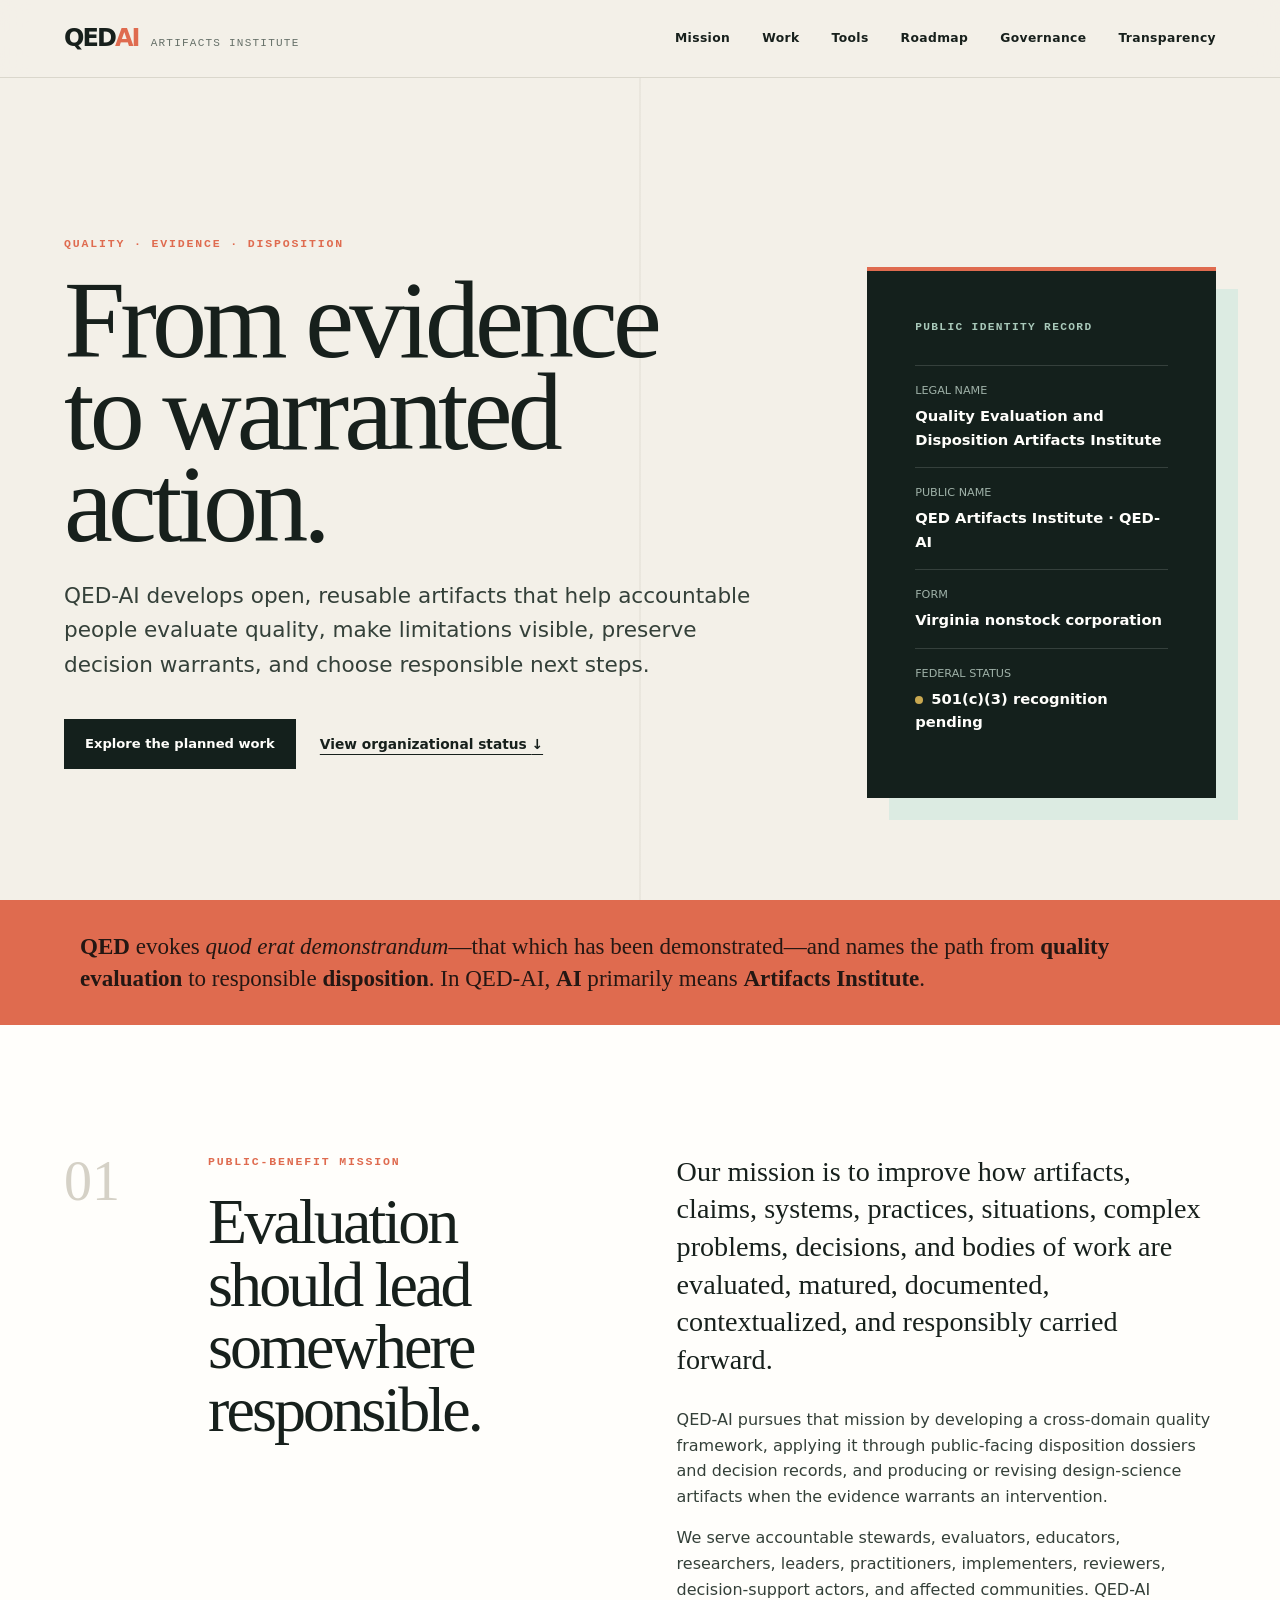
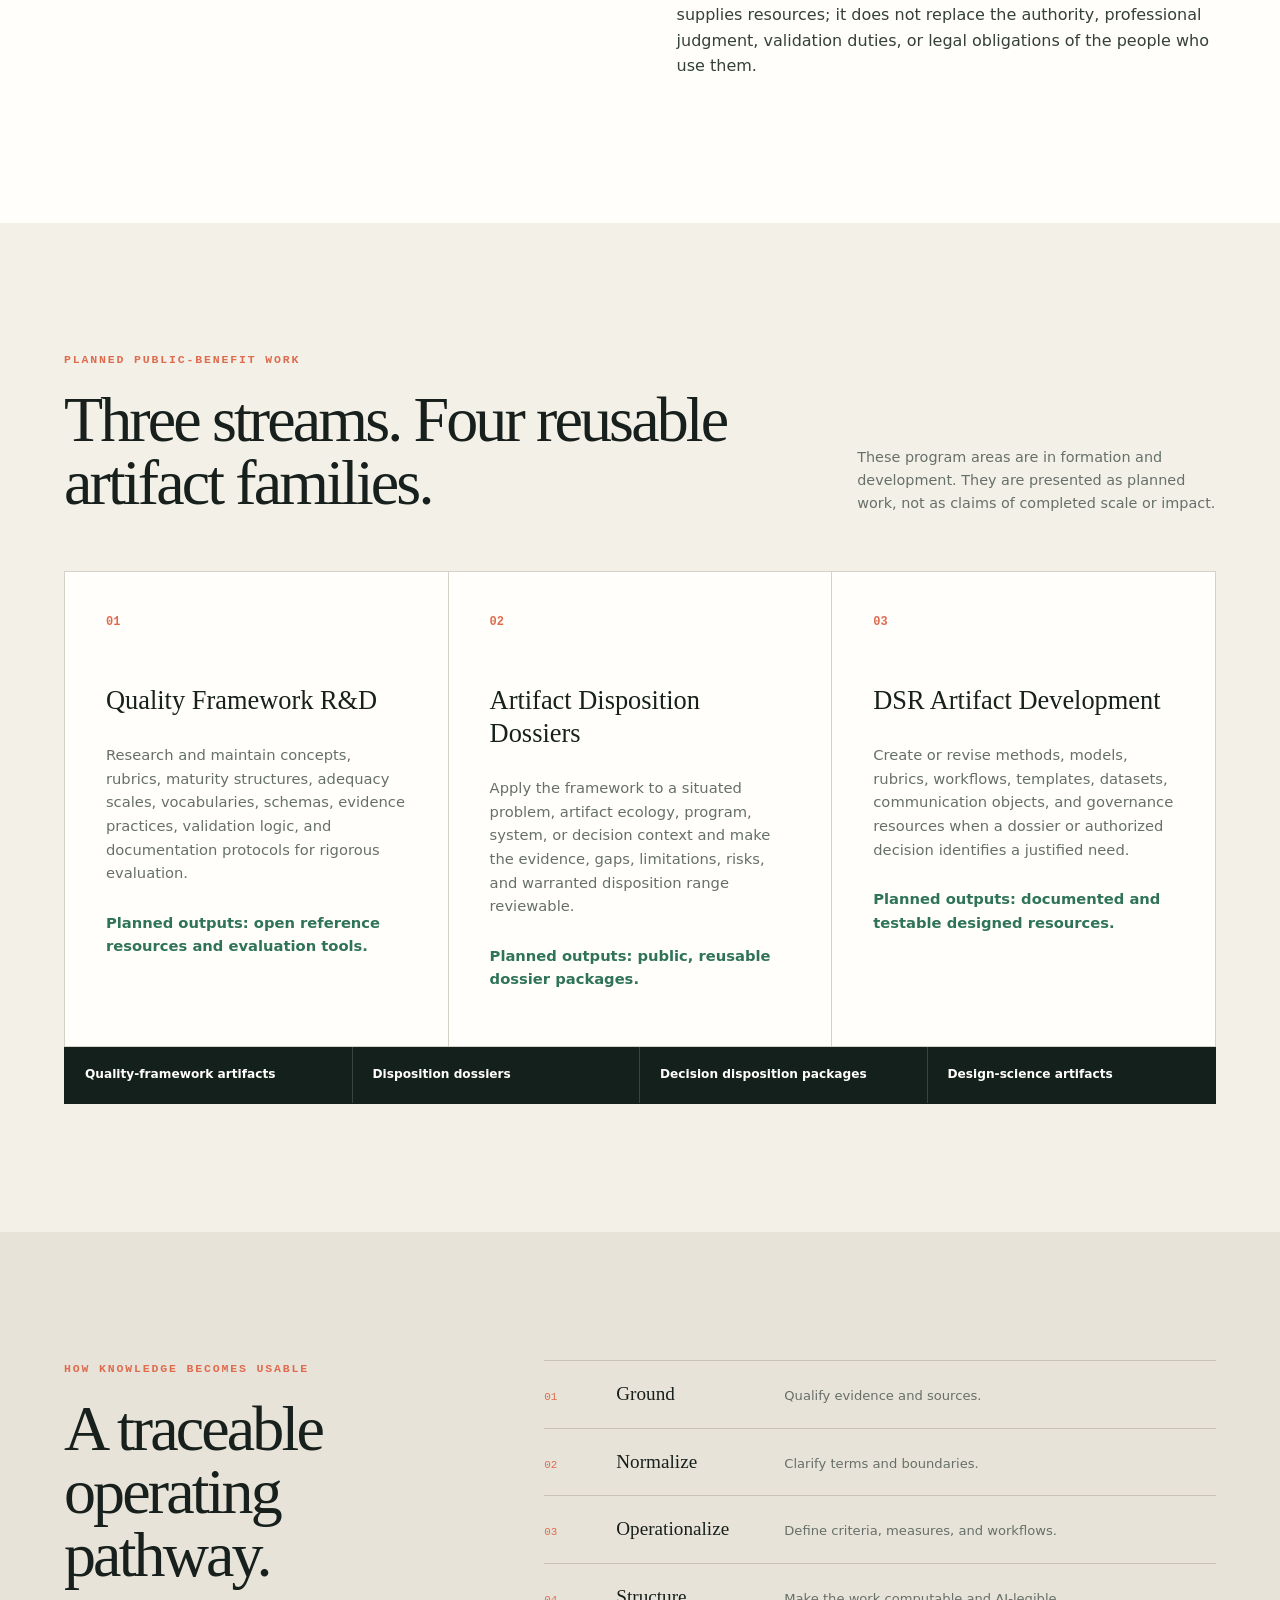
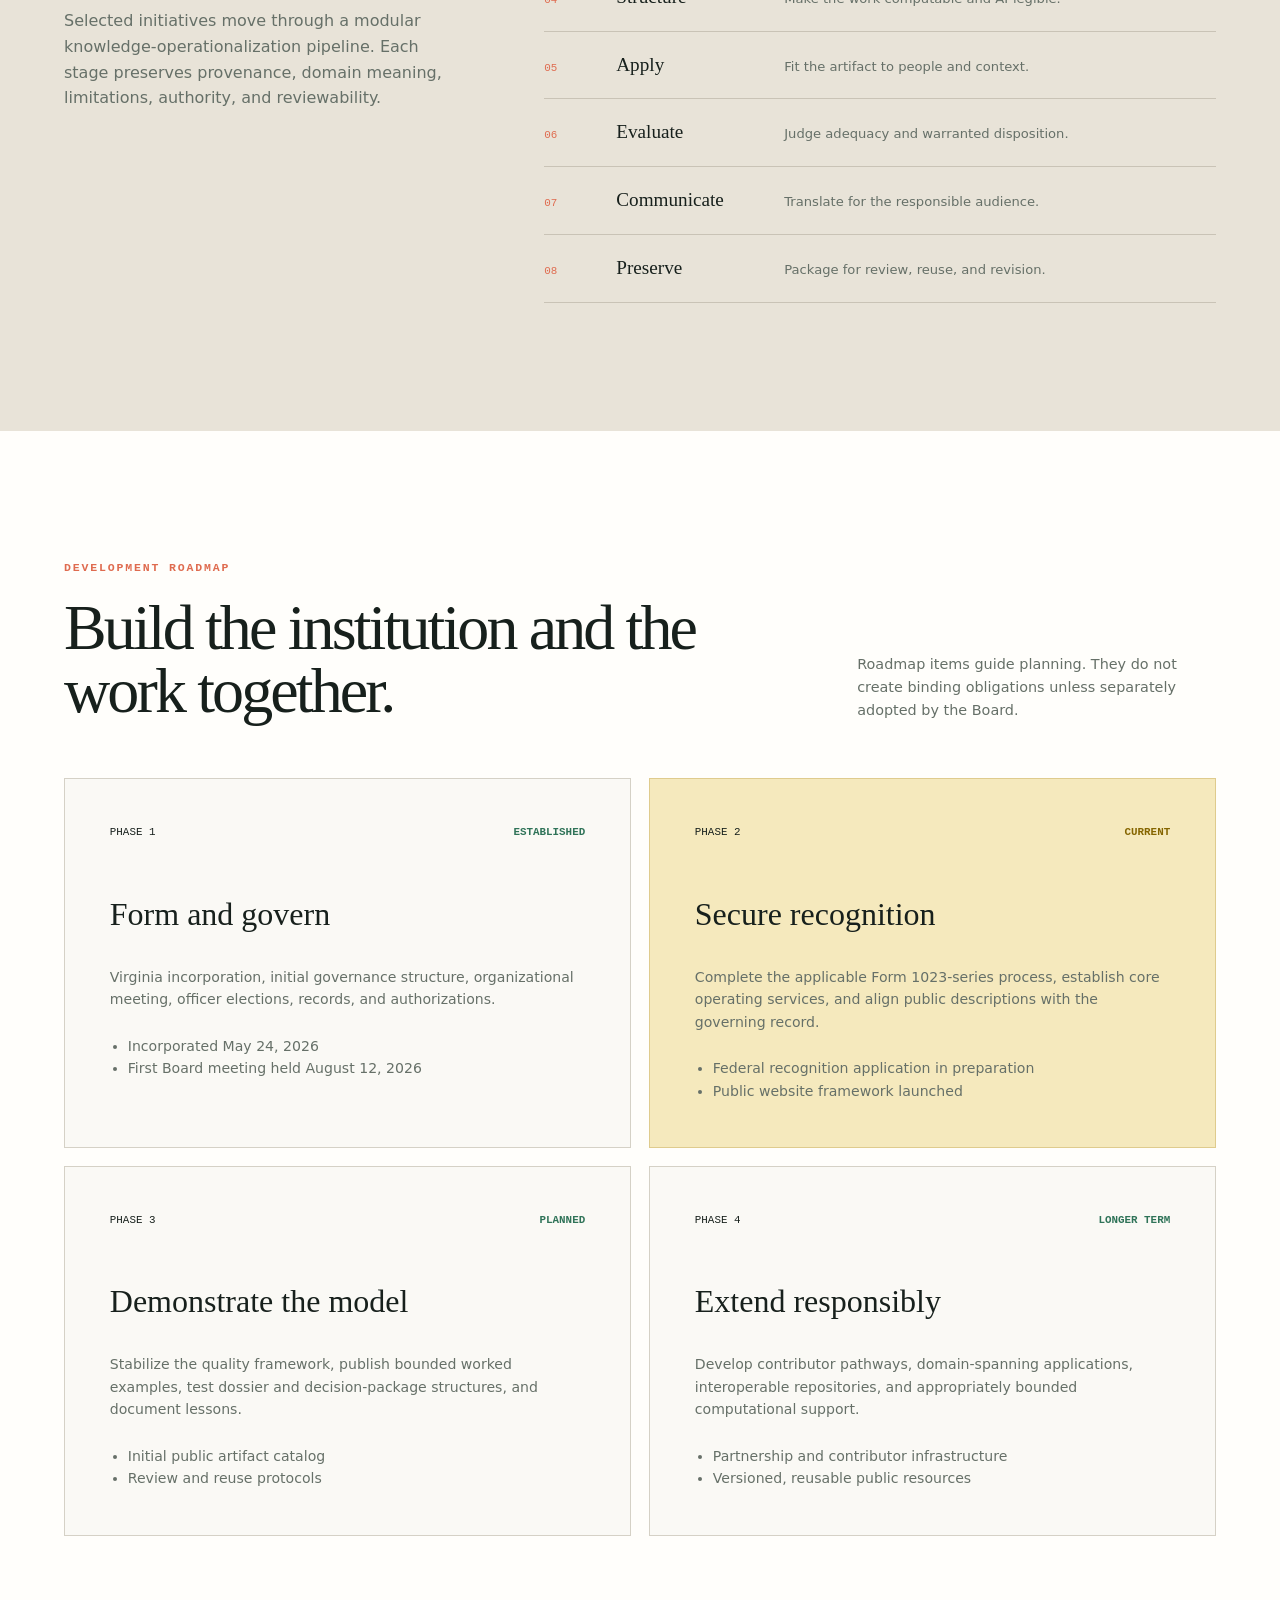
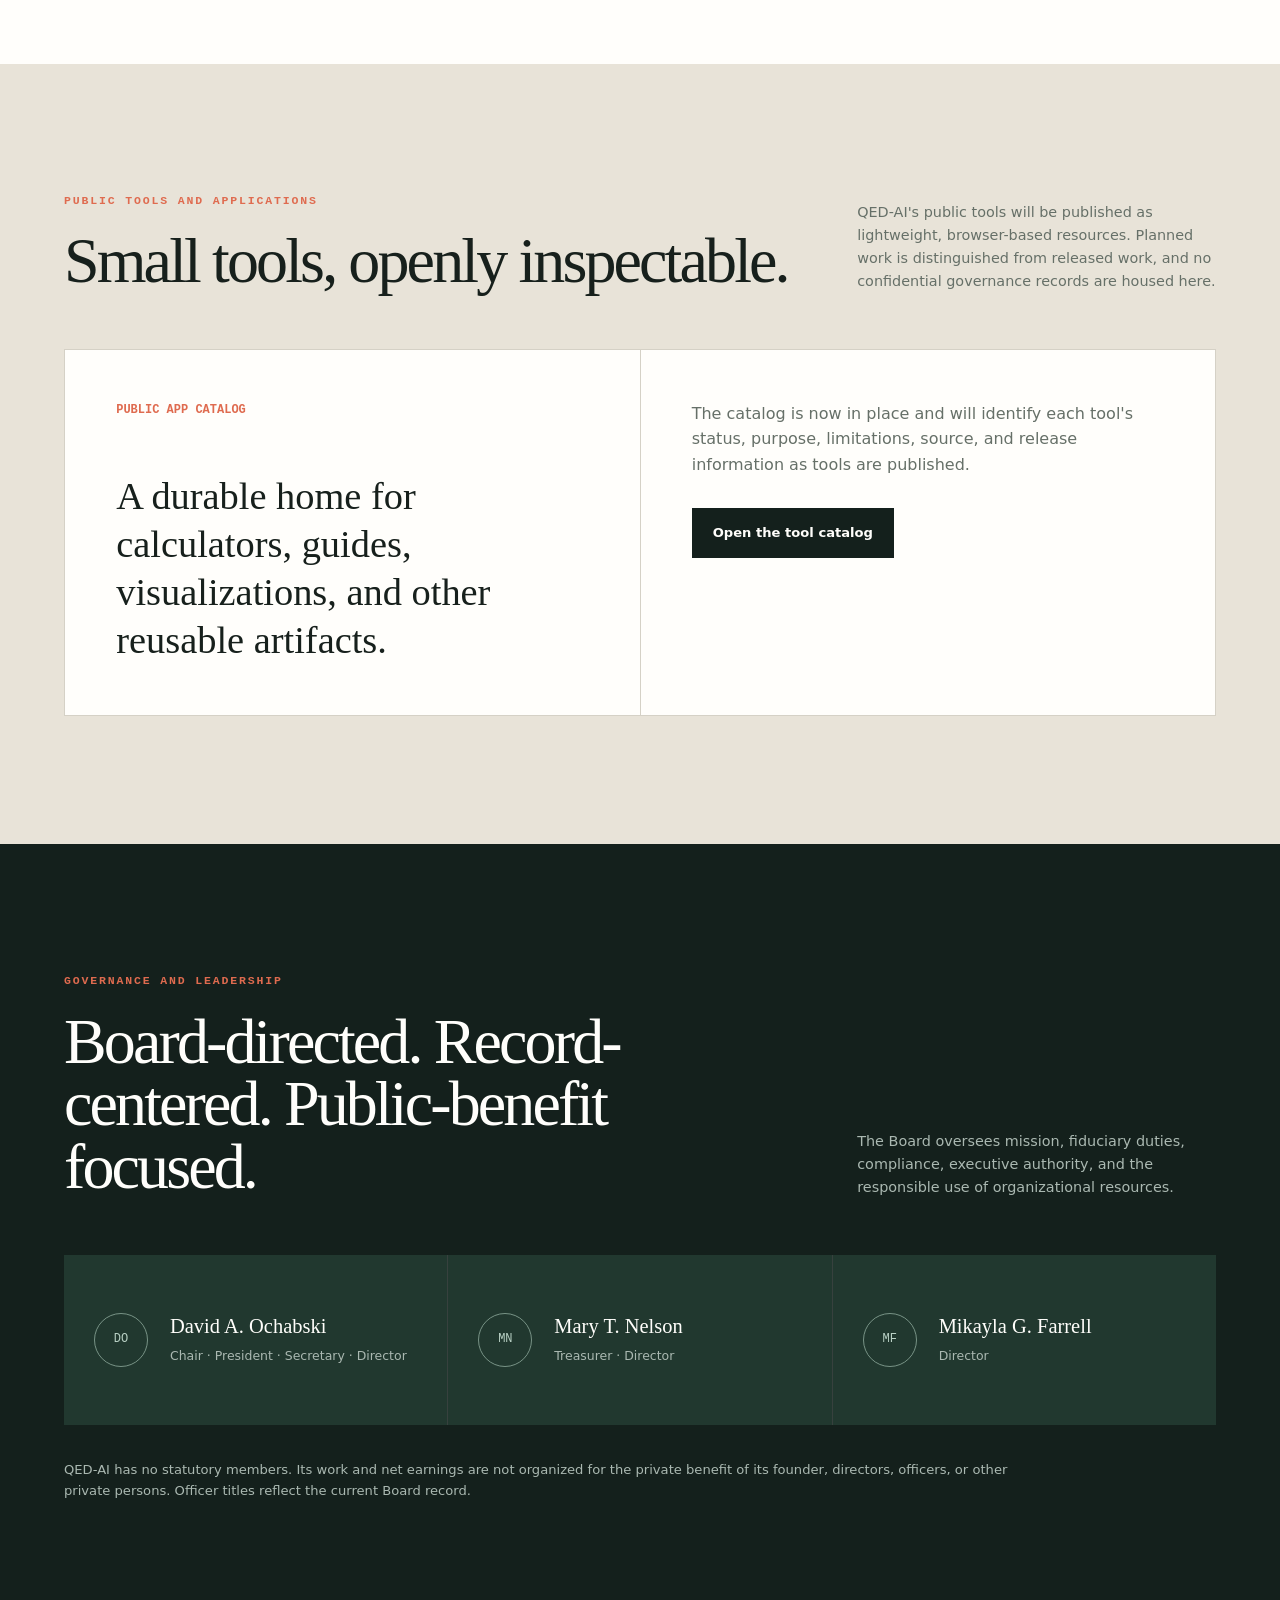
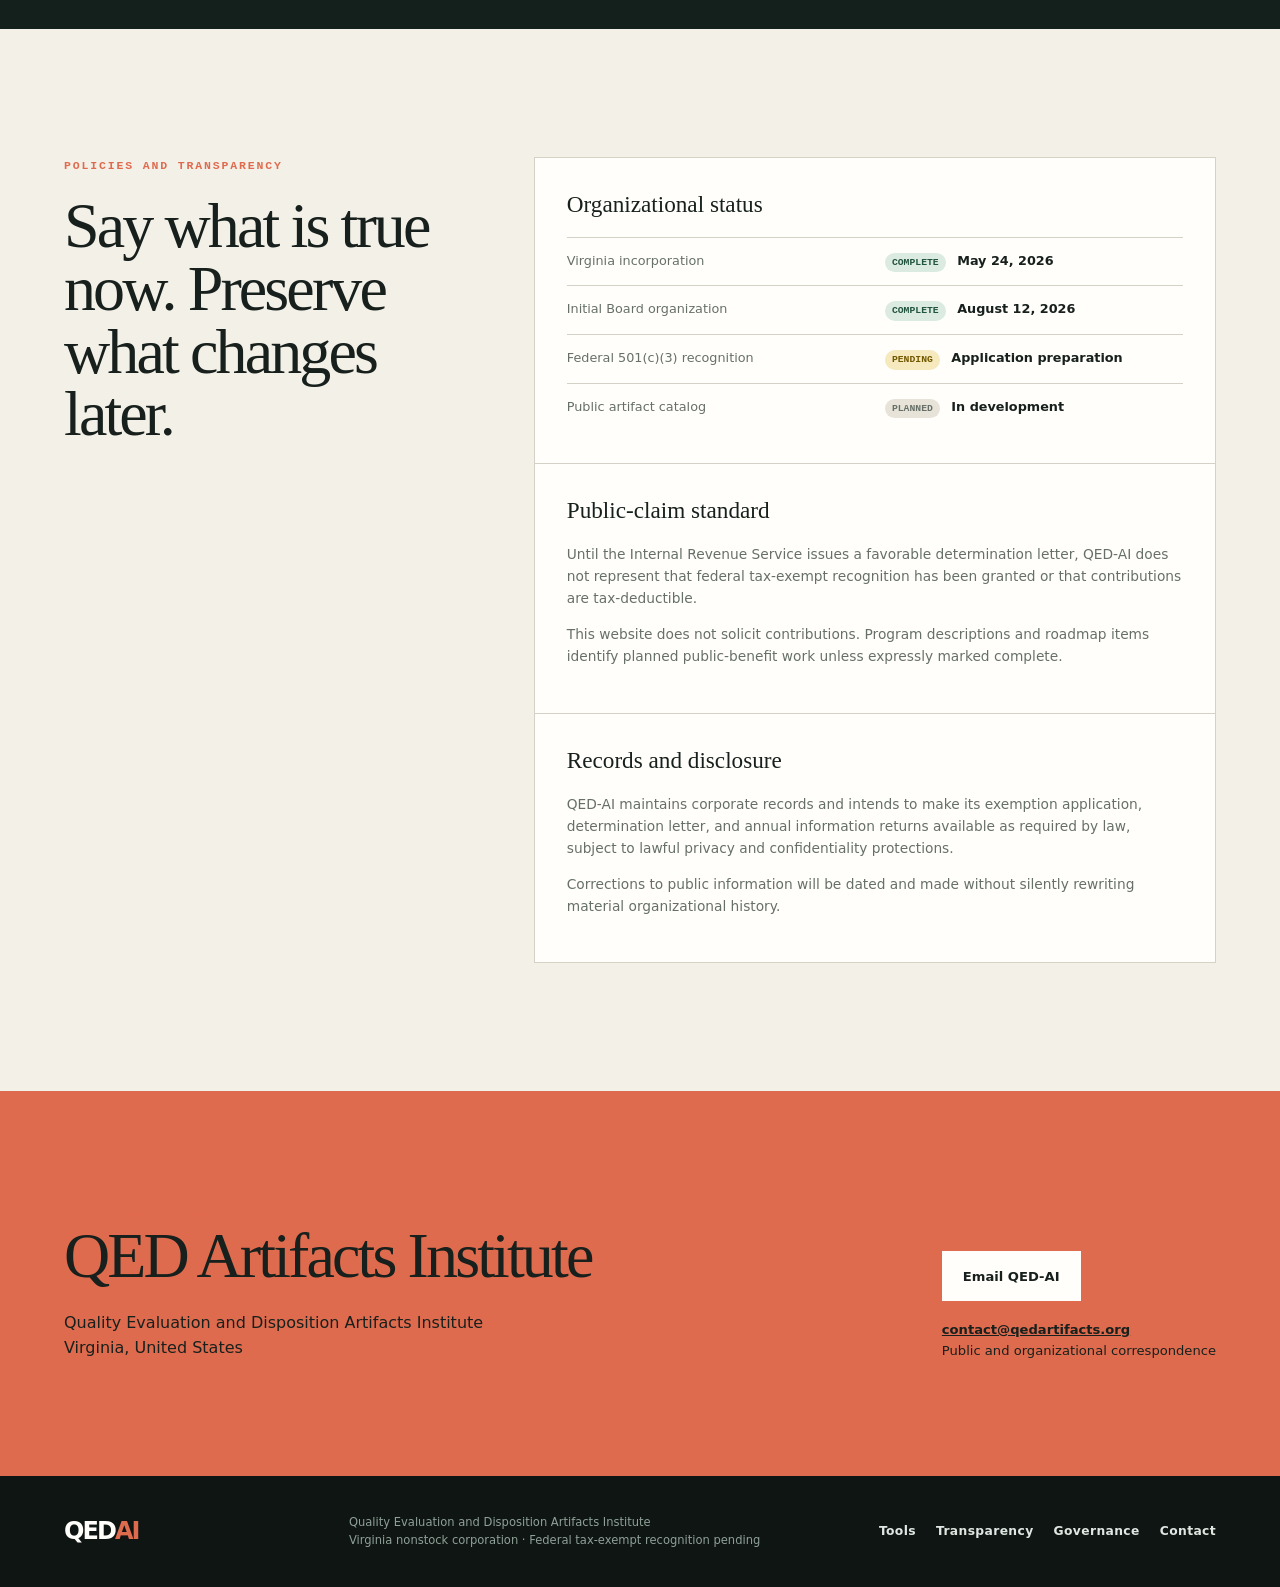
==== index.html @ d7ebd634 "Retire public domain portal directory" ====
<!doctype html>
<html lang="en">
<head>
  <meta charset="utf-8">
  <meta name="viewport" content="width=device-width, initial-scale=1">
  <title>QED Artifacts Institute | Evidence to warranted action</title>
  <meta name="description" content="Quality Evaluation and Disposition Artifacts Institute develops open, evidence-governed resources that help accountable users move from evaluation to warranted action.">
  <meta name="theme-color" content="#14201c">
  <meta property="og:type" content="website">
  <meta property="og:title" content="QED Artifacts Institute">
  <meta property="og:description" content="Open, evidence-governed resources for quality evaluation, responsible disposition, and accountable action.">
  <meta property="og:url" content="https://qedartifacts.org/">
  <link rel="canonical" href="https://qedartifacts.org/">
  <link rel="stylesheet" href="assets/styles.css">
  <script type="application/ld+json">
  {
    "@context": "https://schema.org",
    "@type": "Organization",
    "name": "Quality Evaluation and Disposition Artifacts Institute",
    "alternateName": ["QED-AI", "QED Artifacts Institute"],
    "url": "https://qedartifacts.org/",
    "foundingDate": "2026-05-24",
    "areaServed": {"@type": "AdministrativeArea", "name": "Virginia, United States"},
    "sameAs": ["https://github.com/qed-artifacts"]
  }
  </script>
</head>
<body>
  <a class="skip-link" href="#main">Skip to content</a>
  <header class="site-header">
    <a class="brand" href="#top" aria-label="QED Artifacts Institute home">
      <span class="brand-mark">QED<span>AI</span></span>
      <span class="brand-name">Artifacts Institute</span>
    </a>
    <nav aria-label="Primary navigation">
      <a href="#mission">Mission</a><a href="#work">Work</a><a href="apps/">Tools</a><a href="#roadmap">Roadmap</a><a href="#governance">Governance</a><a href="#transparency">Transparency</a>
    </nav>
  </header>

  <main id="main">
    <section class="hero" id="top">
      <div class="hero-copy">
        <p class="eyebrow">Quality · Evidence · Disposition</p>
        <h1>From evidence<br>to warranted action.</h1>
        <p class="hero-lead">QED-AI develops open, reusable artifacts that help accountable people evaluate quality, make limitations visible, preserve decision warrants, and choose responsible next steps.</p>
        <div class="hero-actions"><a class="button" href="#work">Explore the planned work</a><a class="text-link" href="#status">View organizational status <span aria-hidden="true">↓</span></a></div>
      </div>
      <aside class="hero-record" aria-label="Organizational identity">
        <p class="record-label">Public identity record</p>
        <dl>
          <div><dt>Legal name</dt><dd>Quality Evaluation and Disposition Artifacts Institute</dd></div>
          <div><dt>Public name</dt><dd>QED Artifacts Institute · QED-AI</dd></div>
          <div><dt>Form</dt><dd>Virginia nonstock corporation</dd></div>
          <div><dt>Federal status</dt><dd><span class="status-dot"></span>501(c)(3) recognition pending</dd></div>
        </dl>
      </aside>
    </section>

    <section class="definition-band" aria-label="Name explanation">
      <p><strong>QED</strong> evokes <em>quod erat demonstrandum</em>—that which has been demonstrated—and names the path from <strong>quality evaluation</strong> to responsible <strong>disposition</strong>. In QED-AI, <strong>AI</strong> primarily means <strong>Artifacts Institute</strong>.</p>
    </section>

    <section class="section split" id="mission">
      <div class="section-index" aria-hidden="true">01</div>
      <div class="section-heading"><p class="eyebrow">Public-benefit mission</p><h2>Evaluation should lead somewhere responsible.</h2></div>
      <div class="section-body prose">
        <p class="large">Our mission is to improve how artifacts, claims, systems, practices, situations, complex problems, decisions, and bodies of work are evaluated, matured, documented, contextualized, and responsibly carried forward.</p>
        <p>QED-AI pursues that mission by developing a cross-domain quality framework, applying it through public-facing disposition dossiers and decision records, and producing or revising design-science artifacts when the evidence warrants an intervention.</p>
        <p>We serve accountable stewards, evaluators, educators, researchers, leaders, practitioners, implementers, reviewers, decision-support actors, and affected communities. QED-AI supplies resources; it does not replace the authority, professional judgment, validation duties, or legal obligations of the people who use them.</p>
      </div>
    </section>

    <section class="section work-section" id="work">
      <div class="section-topline">
        <div><p class="eyebrow">Planned public-benefit work</p><h2>Three streams. Four reusable artifact families.</h2></div>
        <p class="section-note">These program areas are in formation and development. They are presented as planned work, not as claims of completed scale or impact.</p>
      </div>
      <div class="stream-grid">
        <article><span class="card-number">01</span><h3>Quality Framework R&amp;D</h3><p>Research and maintain concepts, rubrics, maturity structures, adequacy scales, vocabularies, schemas, evidence practices, validation logic, and documentation protocols for rigorous evaluation.</p><p class="card-output">Planned outputs: open reference resources and evaluation tools.</p></article>
        <article><span class="card-number">02</span><h3>Artifact Disposition Dossiers</h3><p>Apply the framework to a situated problem, artifact ecology, program, system, or decision context and make the evidence, gaps, limitations, risks, and warranted disposition range reviewable.</p><p class="card-output">Planned outputs: public, reusable dossier packages.</p></article>
        <article><span class="card-number">03</span><h3>DSR Artifact Development</h3><p>Create or revise methods, models, rubrics, workflows, templates, datasets, communication objects, and governance resources when a dossier or authorized decision identifies a justified need.</p><p class="card-output">Planned outputs: documented and testable designed resources.</p></article>
      </div>
      <div class="artifact-strip" aria-label="Artifact families"><span>Quality-framework artifacts</span><span>Disposition dossiers</span><span>Decision disposition packages</span><span>Design-science artifacts</span></div>
    </section>

    <section class="section pipeline-section" aria-labelledby="pipeline-title">
      <div class="pipeline-intro"><p class="eyebrow">How knowledge becomes usable</p><h2 id="pipeline-title">A traceable operating pathway.</h2><p>Selected initiatives move through a modular knowledge-operationalization pipeline. Each stage preserves provenance, domain meaning, limitations, authority, and reviewability.</p></div>
      <ol class="pipeline-list">
        <li><span>01</span><strong>Ground</strong><small>Qualify evidence and sources.</small></li><li><span>02</span><strong>Normalize</strong><small>Clarify terms and boundaries.</small></li><li><span>03</span><strong>Operationalize</strong><small>Define criteria, measures, and workflows.</small></li><li><span>04</span><strong>Structure</strong><small>Make the work computable and AI-legible.</small></li><li><span>05</span><strong>Apply</strong><small>Fit the artifact to people and context.</small></li><li><span>06</span><strong>Evaluate</strong><small>Judge adequacy and warranted disposition.</small></li><li><span>07</span><strong>Communicate</strong><small>Translate for the responsible audience.</small></li><li><span>08</span><strong>Preserve</strong><small>Package for review, reuse, and revision.</small></li>
      </ol>
    </section>

    <section class="section roadmap-section" id="roadmap">
      <div class="section-topline"><div><p class="eyebrow">Development roadmap</p><h2>Build the institution and the work together.</h2></div><p class="section-note">Roadmap items guide planning. They do not create binding obligations unless separately adopted by the Board.</p></div>
      <div class="roadmap-grid">
        <article class="roadmap-card complete"><div class="phase"><span>Phase 1</span><b>Established</b></div><h3>Form and govern</h3><p>Virginia incorporation, initial governance structure, organizational meeting, officer elections, records, and authorizations.</p><ul><li>Incorporated May 24, 2026</li><li>First Board meeting held August 12, 2026</li></ul></article>
        <article class="roadmap-card current"><div class="phase"><span>Phase 2</span><b>Current</b></div><h3>Secure recognition</h3><p>Complete the applicable Form 1023-series process, establish core operating services, and align public descriptions with the governing record.</p><ul><li>Federal recognition application in preparation</li><li>Public website framework launched</li></ul></article>
        <article class="roadmap-card planned"><div class="phase"><span>Phase 3</span><b>Planned</b></div><h3>Demonstrate the model</h3><p>Stabilize the quality framework, publish bounded worked examples, test dossier and decision-package structures, and document lessons.</p><ul><li>Initial public artifact catalog</li><li>Review and reuse protocols</li></ul></article>
        <article class="roadmap-card planned"><div class="phase"><span>Phase 4</span><b>Longer term</b></div><h3>Extend responsibly</h3><p>Develop contributor pathways, domain-spanning applications, interoperable repositories, and appropriately bounded computational support.</p><ul><li>Partnership and contributor infrastructure</li><li>Versioned, reusable public resources</li></ul></article>
      </div>
    </section>

    <section class="section tools-section" id="tools">
      <div class="section-topline">
        <div><p class="eyebrow">Public tools and applications</p><h2>Small tools, openly inspectable.</h2></div>
        <p class="section-note">QED-AI's public tools will be published as lightweight, browser-based resources. Planned work is distinguished from released work, and no confidential governance records are housed here.</p>
      </div>
      <div class="tools-callout">
        <div><span class="card-number">PUBLIC APP CATALOG</span><h3>A durable home for calculators, guides, visualizations, and other reusable artifacts.</h3></div>
        <div><p>The catalog is now in place and will identify each tool's status, purpose, limitations, source, and release information as tools are published.</p><a class="button" href="apps/">Open the tool catalog</a></div>
      </div>
    </section>

    <section class="section governance-section" id="governance">
      <div class="section-topline light"><div><p class="eyebrow">Governance and leadership</p><h2>Board-directed. Record-centered. Public-benefit focused.</h2></div><p class="section-note">The Board oversees mission, fiduciary duties, compliance, executive authority, and the responsible use of organizational resources.</p></div>
      <div class="people-grid">
        <article><span class="initials">DO</span><div><h3>David A. Ochabski</h3><p>Chair · President · Secretary · Director</p></div></article>
        <article><span class="initials">MN</span><div><h3>Mary T. Nelson</h3><p>Treasurer · Director</p></div></article>
        <article><span class="initials">MF</span><div><h3>Mikayla G. Farrell</h3><p>Director</p></div></article>
      </div>
      <p class="governance-note">QED-AI has no statutory members. Its work and net earnings are not organized for the private benefit of its founder, directors, officers, or other private persons. Officer titles reflect the current Board record.</p>
    </section>

    <section class="section transparency-section" id="transparency">
      <div class="section-heading"><p class="eyebrow">Policies and transparency</p><h2>Say what is true now. Preserve what changes later.</h2></div>
      <div class="transparency-grid">
        <article id="status"><h3>Organizational status</h3><dl class="status-list"><div><dt>Virginia incorporation</dt><dd><span class="tag complete">Complete</span> May 24, 2026</dd></div><div><dt>Initial Board organization</dt><dd><span class="tag complete">Complete</span> August 12, 2026</dd></div><div><dt>Federal 501(c)(3) recognition</dt><dd><span class="tag pending">Pending</span> Application preparation</dd></div><div><dt>Public artifact catalog</dt><dd><span class="tag planned">Planned</span> In development</dd></div></dl></article>
        <article><h3>Public-claim standard</h3><p>Until the Internal Revenue Service issues a favorable determination letter, QED-AI does not represent that federal tax-exempt recognition has been granted or that contributions are tax-deductible.</p><p>This website does not solicit contributions. Program descriptions and roadmap items identify planned public-benefit work unless expressly marked complete.</p></article>
        <article><h3>Records and disclosure</h3><p>QED-AI maintains corporate records and intends to make its exemption application, determination letter, and annual information returns available as required by law, subject to lawful privacy and confidentiality protections.</p><p>Corrections to public information will be dated and made without silently rewriting material organizational history.</p></article>
      </div>
    </section>

    <section class="contact-section" id="contact">
      <div><p class="eyebrow">Public correspondence</p><h2>QED Artifacts Institute</h2><p>Quality Evaluation and Disposition Artifacts Institute<br>Virginia, United States</p></div>
      <div class="contact-actions"><a class="button light-button" href="mailto:contact@qedartifacts.org">Email QED-AI</a><p><a href="mailto:contact@qedartifacts.org"><strong>contact@qedartifacts.org</strong></a><br>Public and organizational correspondence</p></div>
    </section>
  </main>

  <footer>
    <a class="brand footer-brand" href="#top"><span class="brand-mark">QED<span>AI</span></span></a>
    <p>Quality Evaluation and Disposition Artifacts Institute<br>Virginia nonstock corporation · Federal tax-exempt recognition pending</p>
    <div><a href="apps/">Tools</a><a href="#transparency">Transparency</a><a href="#governance">Governance</a><a href="#contact">Contact</a></div>
  </footer>
</body>
</html>
---- assets/styles.css ----
:root{color-scheme:light;--ink:#17201c;--ink-soft:#344039;--forest:#14201c;--forest-2:#21382f;--paper:#f3f0e8;--paper-deep:#e8e3d8;--white:#fffefb;--muted:#667068;--line:#d5d1c6;--green:#2f7358;--green-soft:#dcebe2;--coral:#df6b4f;--gold:#c9a850;--yellow-soft:#f5e9bd;--serif:Georgia,"Times New Roman",serif;--sans:Inter,ui-sans-serif,system-ui,-apple-system,BlinkMacSystemFont,"Segoe UI",sans-serif;--mono:"SFMono-Regular",Consolas,"Liberation Mono",monospace}*{box-sizing:border-box}html{scroll-behavior:smooth}body{margin:0;background:var(--paper);color:var(--ink);font-family:var(--sans);line-height:1.6;text-rendering:optimizeLegibility}a{color:inherit}.skip-link{position:fixed;z-index:100;top:12px;left:12px;padding:10px 14px;background:var(--white);color:var(--ink);transform:translateY(-160%)}.skip-link:focus{transform:translateY(0)}.site-header{position:sticky;z-index:20;top:0;display:flex;align-items:center;justify-content:space-between;min-height:78px;padding:0 clamp(24px,5vw,76px);border-bottom:1px solid rgba(213,209,198,.8);background:rgba(243,240,232,.94);backdrop-filter:blur(14px)}.brand{display:inline-flex;align-items:baseline;gap:12px;text-decoration:none}.brand-mark{color:var(--ink);font-size:1.5rem;font-weight:900;letter-spacing:-.08em}.brand-mark span{color:var(--coral)}.brand-name{color:var(--muted);font-family:var(--mono);font-size:.69rem;letter-spacing:.11em;text-transform:uppercase}nav{display:flex;gap:clamp(16px,2.5vw,34px)}nav a,footer a{font-size:.77rem;font-weight:700;letter-spacing:.03em;text-decoration:none}nav a:hover,nav a:focus-visible,footer a:hover,footer a:focus-visible{color:var(--coral)}.hero{display:grid;grid-template-columns:minmax(0,1.35fr) minmax(320px,.65fr);min-height:calc(100vh - 78px);padding:clamp(68px,10vw,138px) clamp(24px,5vw,76px) clamp(64px,8vw,112px);background:linear-gradient(90deg,transparent 49.9%,rgba(213,209,198,.5) 50%,transparent 50.1%),var(--paper)}.hero-copy{align-self:center;max-width:920px;padding-right:6vw}.eyebrow{margin:0 0 20px;color:var(--coral);font-family:var(--mono);font-size:.72rem;font-weight:800;letter-spacing:.16em;text-transform:uppercase}h1,h2,h3,p{margin-top:0}h1,h2{font-family:var(--serif);font-weight:400;letter-spacing:-.045em}h1{max-width:900px;margin-bottom:28px;font-size:clamp(4rem,8.6vw,9.2rem);line-height:.84}h2{margin-bottom:22px;font-size:clamp(2.65rem,5vw,5.4rem);line-height:.98}h3{line-height:1.25}.hero-lead{max-width:760px;margin-bottom:36px;color:var(--ink-soft);font-size:clamp(1.06rem,1.7vw,1.35rem)}.hero-actions{display:flex;flex-wrap:wrap;align-items:center;gap:24px}.button{display:inline-flex;align-items:center;justify-content:center;min-height:50px;padding:0 20px;border:1px solid var(--forest);background:var(--forest);color:var(--white);font-size:.82rem;font-weight:800;text-decoration:none}.button:hover,.button:focus-visible{background:var(--coral);border-color:var(--coral)}.text-link{font-size:.86rem;font-weight:800;text-underline-offset:5px}.hero-record{align-self:end;margin:0 0 0 2vw;padding:clamp(28px,4vw,48px);border-top:4px solid var(--coral);background:var(--forest);color:var(--white);box-shadow:22px 22px 0 var(--green-soft)}.record-label{margin-bottom:28px;color:#a9c9ba;font-family:var(--mono);font-size:.7rem;font-weight:700;letter-spacing:.12em;text-transform:uppercase}.hero-record dl{margin:0}.hero-record dl div{padding:16px 0;border-top:1px solid rgba(255,255,255,.14)}.hero-record dt{margin-bottom:4px;color:#9fb1a8;font-size:.7rem;text-transform:uppercase}.hero-record dd{margin:0;font-size:.92rem;font-weight:650}.status-dot{display:inline-block;width:8px;height:8px;margin-right:8px;border-radius:999px;background:var(--gold)}.definition-band{padding:30px clamp(24px,5vw,76px);background:var(--coral);color:#241713}.definition-band p{max-width:1120px;margin:0 auto;font-family:var(--serif);font-size:clamp(1.1rem,1.8vw,1.45rem);line-height:1.4}.section{padding:clamp(76px,10vw,140px) clamp(24px,5vw,76px)}.split{display:grid;grid-template-columns:80px minmax(260px,.75fr) minmax(340px,1fr);gap:clamp(28px,5vw,78px);background:var(--white)}.section-index{color:var(--line);font-family:var(--serif);font-size:3.5rem;line-height:1}.section-body{max-width:760px}.prose p{color:var(--ink-soft)}.prose .large{color:var(--ink);font-family:var(--serif);font-size:clamp(1.35rem,2.2vw,2rem);line-height:1.34}.section-topline{display:grid;grid-template-columns:minmax(0,1.35fr) minmax(280px,.65fr);gap:48px;align-items:end;margin-bottom:56px}.section-topline h2{max-width:900px;margin-bottom:0}.section-note{max-width:500px;margin:0;color:var(--muted);font-size:.9rem}.stream-grid{display:grid;grid-template-columns:repeat(3,1fr);gap:1px;border:1px solid var(--line);background:var(--line)}.stream-grid article{min-height:390px;padding:clamp(26px,3.2vw,44px);background:var(--white)}.card-number{display:block;margin-bottom:52px;color:var(--coral);font-family:var(--mono);font-size:.75rem;font-weight:800}.stream-grid h3{font-family:var(--serif);font-size:1.65rem;font-weight:400}.stream-grid p{color:var(--muted);font-size:.92rem}.stream-grid .card-output{margin-top:26px;color:var(--green);font-weight:750}.artifact-strip{display:grid;grid-template-columns:repeat(4,1fr);border:1px solid var(--forest);border-top:0;background:var(--forest);color:var(--white)}.artifact-strip span{padding:18px 20px;border-right:1px solid rgba(255,255,255,.16);font-size:.76rem;font-weight:750}.artifact-strip span:last-child{border-right:0}.pipeline-section{display:grid;grid-template-columns:minmax(300px,.72fr) minmax(480px,1.28fr);gap:clamp(54px,8vw,120px);background:var(--paper-deep)}.pipeline-intro{max-width:540px}.pipeline-intro p:last-child{color:var(--muted)}.pipeline-list{margin:0;padding:0;list-style:none}.pipeline-list li{display:grid;grid-template-columns:54px 150px 1fr;align-items:baseline;gap:18px;padding:18px 0;border-top:1px solid #c9c3b6}.pipeline-list li:last-child{border-bottom:1px solid #c9c3b6}.pipeline-list span{color:var(--coral);font-family:var(--mono);font-size:.68rem}.pipeline-list strong{font-family:var(--serif);font-size:1.2rem;font-weight:400}.pipeline-list small{color:var(--muted);font-size:.82rem}.roadmap-section{background:var(--white)}.roadmap-grid{display:grid;grid-template-columns:repeat(2,1fr);gap:18px}.roadmap-card{min-height:330px;padding:clamp(26px,3.5vw,48px);border:1px solid var(--line);background:#faf9f5}.roadmap-card.current{background:var(--yellow-soft);border-color:#dfcb8d}.phase{display:flex;justify-content:space-between;margin-bottom:52px;font-family:var(--mono);font-size:.68rem;text-transform:uppercase}.phase b{color:var(--green)}.roadmap-card.current .phase b{color:#856500}.roadmap-card h3{font-family:var(--serif);font-size:2rem;font-weight:400}.roadmap-card p,.roadmap-card li{color:var(--muted);font-size:.88rem}.roadmap-card ul{margin:24px 0 0;padding-left:18px}.governance-section{background:var(--forest);color:var(--white)}.section-topline.light .section-note{color:#aab8b1}.people-grid{display:grid;grid-template-columns:repeat(3,1fr);gap:1px;background:rgba(255,255,255,.15)}.people-grid article{display:flex;align-items:center;gap:22px;min-height:170px;padding:30px;background:var(--forest-2)}.initials{display:grid;flex:0 0 54px;width:54px;height:54px;place-items:center;border:1px solid #789386;border-radius:999px;color:#b9d1c5;font-family:var(--mono);font-size:.75rem}.people-grid h3{margin-bottom:7px;font-family:var(--serif);font-size:1.28rem;font-weight:400}.people-grid p{margin:0;color:#aab8b1;font-size:.78rem}.governance-note{max-width:980px;margin:34px 0 0;color:#aab8b1;font-size:.82rem}.transparency-section{display:grid;grid-template-columns:minmax(280px,.7fr) minmax(560px,1.3fr);gap:clamp(48px,8vw,110px)}.transparency-grid{display:grid;gap:1px;background:var(--line);border:1px solid var(--line)}.transparency-grid article{padding:32px;background:var(--white)}.transparency-grid h3{margin-bottom:18px;font-family:var(--serif);font-size:1.45rem;font-weight:400}.transparency-grid p{color:var(--muted);font-size:.86rem}.status-list{margin:0}.status-list div{display:grid;grid-template-columns:1fr 1fr;gap:20px;padding:13px 0;border-top:1px solid var(--line);font-size:.8rem}.status-list dt{color:var(--muted)}.status-list dd{margin:0;font-weight:700}.tag{display:inline-block;margin-right:7px;padding:2px 7px;border-radius:999px;font-family:var(--mono);font-size:.61rem;text-transform:uppercase}.tag.complete{background:var(--green-soft);color:#21543f}.tag.pending{background:var(--yellow-soft);color:#725800}.tag.planned{background:var(--paper-deep);color:var(--muted)}.contact-section{display:grid;grid-template-columns:1fr 1fr;gap:60px;align-items:end;padding:clamp(64px,9vw,120px) clamp(24px,5vw,76px);background:var(--coral)}.contact-section h2{max-width:700px}.contact-section p{margin-bottom:0}.contact-actions{max-width:560px;justify-self:end}.contact-actions p{margin-top:18px;font-size:.82rem}.light-button{border-color:var(--white);background:var(--white);color:var(--ink)}footer{display:grid;grid-template-columns:.5fr 1fr .5fr;gap:40px;align-items:center;padding:36px clamp(24px,5vw,76px);background:#0e1512;color:#dfe7e2}.footer-brand .brand-mark{color:var(--white)}footer p{margin:0;color:#8fa098;font-size:.72rem}footer div{display:flex;justify-content:flex-end;gap:20px}
@media(max-width:980px){.site-header{align-items:flex-start;gap:18px;padding-top:18px;padding-bottom:16px}nav{flex-wrap:wrap;justify-content:flex-end}.brand-name{display:none}.hero{grid-template-columns:1fr;gap:64px;min-height:0;background:var(--paper)}.hero-copy{padding-right:0}.hero-record{max-width:620px;margin:0}.split{grid-template-columns:54px 1fr}.split .section-body{grid-column:2}.stream-grid{grid-template-columns:1fr}.stream-grid article{min-height:auto}.card-number{margin-bottom:26px}.artifact-strip{grid-template-columns:repeat(2,1fr)}.artifact-strip span:nth-child(2){border-right:0}.artifact-strip span:nth-child(-n+2){border-bottom:1px solid rgba(255,255,255,.16)}.pipeline-section,.transparency-section{grid-template-columns:1fr}.people-grid{grid-template-columns:1fr}.people-grid article{min-height:130px}}
@media(max-width:720px){.site-header{position:relative;display:block}.brand{margin-bottom:14px}nav{justify-content:flex-start;gap:12px 20px}nav a{font-size:.7rem}h1{font-size:clamp(3.4rem,18vw,5.2rem)}.hero{padding-top:60px}.section-topline,.contact-section{grid-template-columns:1fr;gap:28px}.split{display:block}.section-index{margin-bottom:28px}.section-heading{margin-bottom:32px}.artifact-strip,.roadmap-grid{grid-template-columns:1fr}.artifact-strip span{border-right:0;border-bottom:1px solid rgba(255,255,255,.16)}.artifact-strip span:last-child{border-bottom:0}.pipeline-list li{grid-template-columns:38px 105px 1fr;gap:10px}.status-list div{grid-template-columns:1fr;gap:5px}.contact-actions{justify-self:start}footer{grid-template-columns:1fr}footer div{justify-content:flex-start}}
@media(prefers-reduced-motion:reduce){html{scroll-behavior:auto}}
.tools-section{background:var(--paper-deep)}
.tools-callout{display:grid;grid-template-columns:1fr 1fr;gap:1px;border:1px solid var(--line);background:var(--line)}
.tools-callout>div{padding:clamp(28px,4vw,52px);background:var(--white)}
.tools-callout h3{max-width:650px;margin:0;font-family:var(--serif);font-size:clamp(1.7rem,3vw,2.7rem);font-weight:400}
.tools-callout p{max-width:620px;color:var(--muted)}
.tools-callout .button{margin-top:14px}
@media(max-width:980px){.tools-callout{grid-template-columns:1fr}}
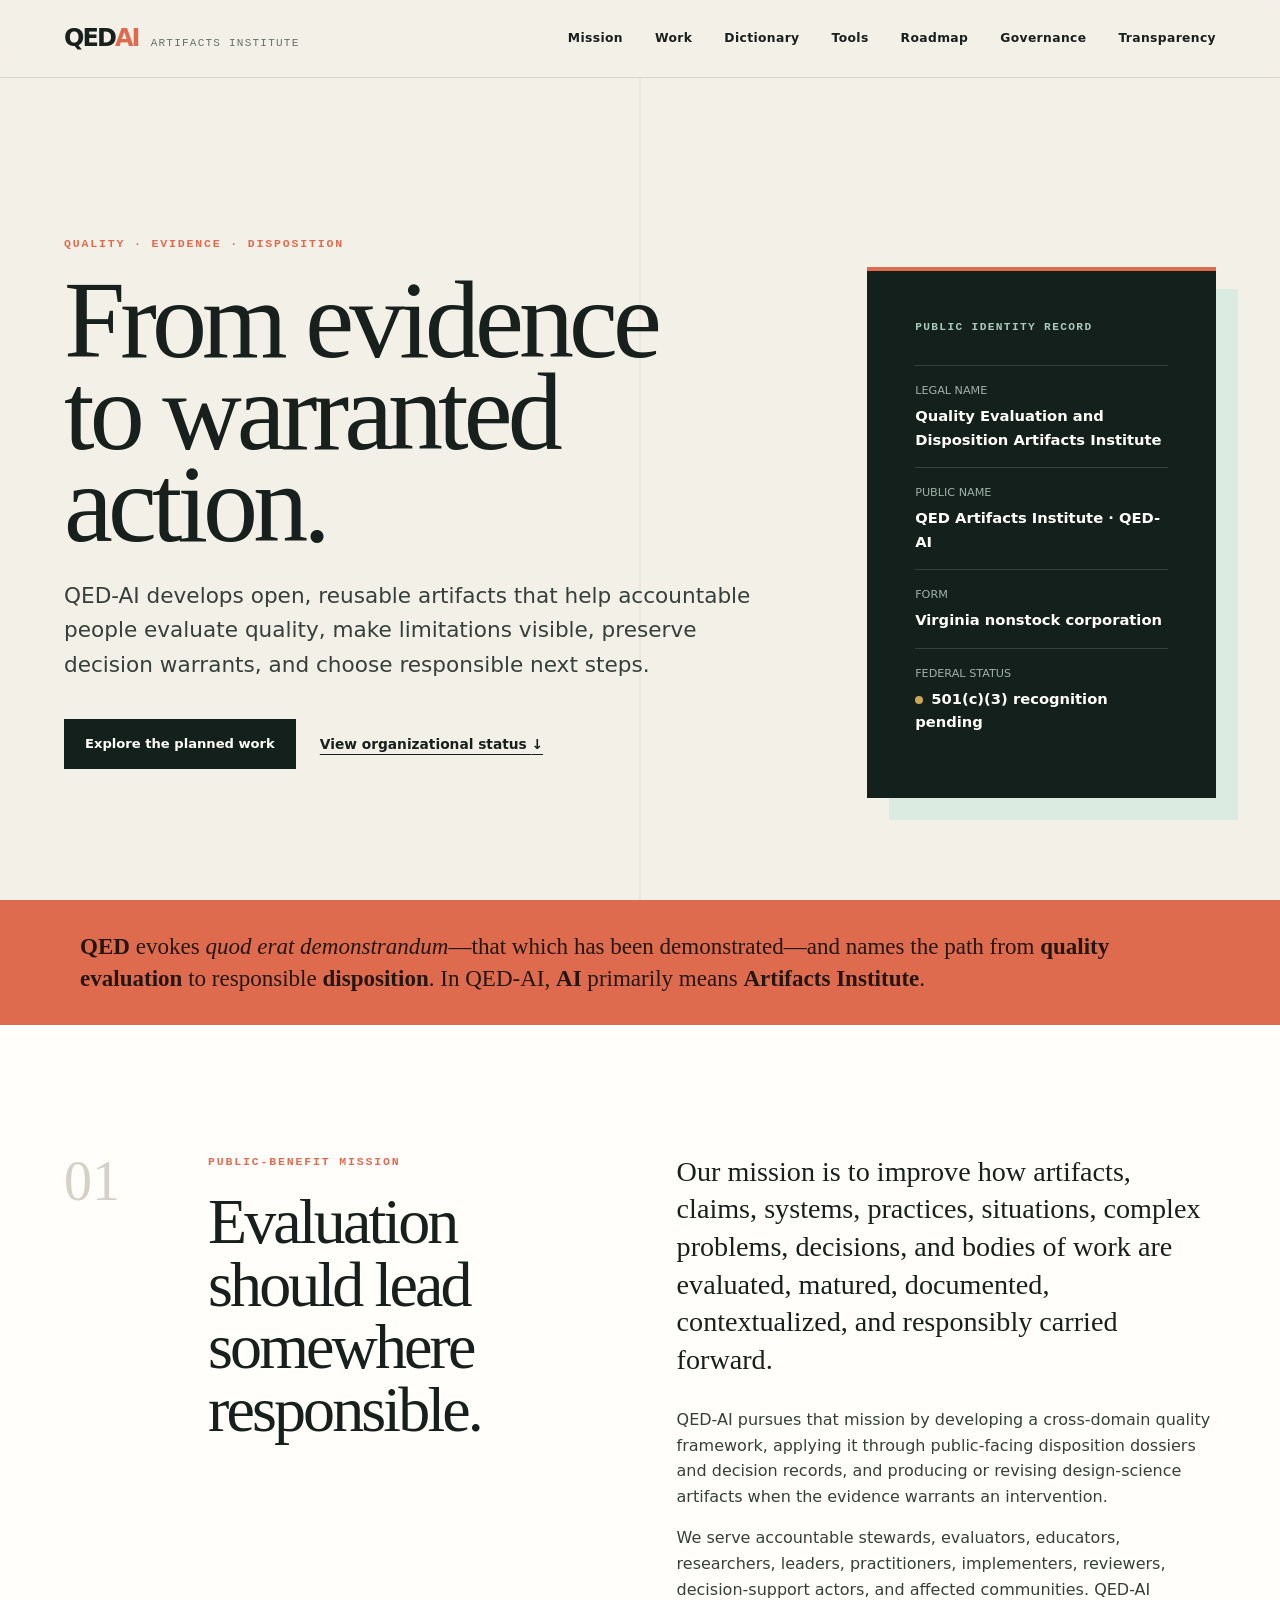
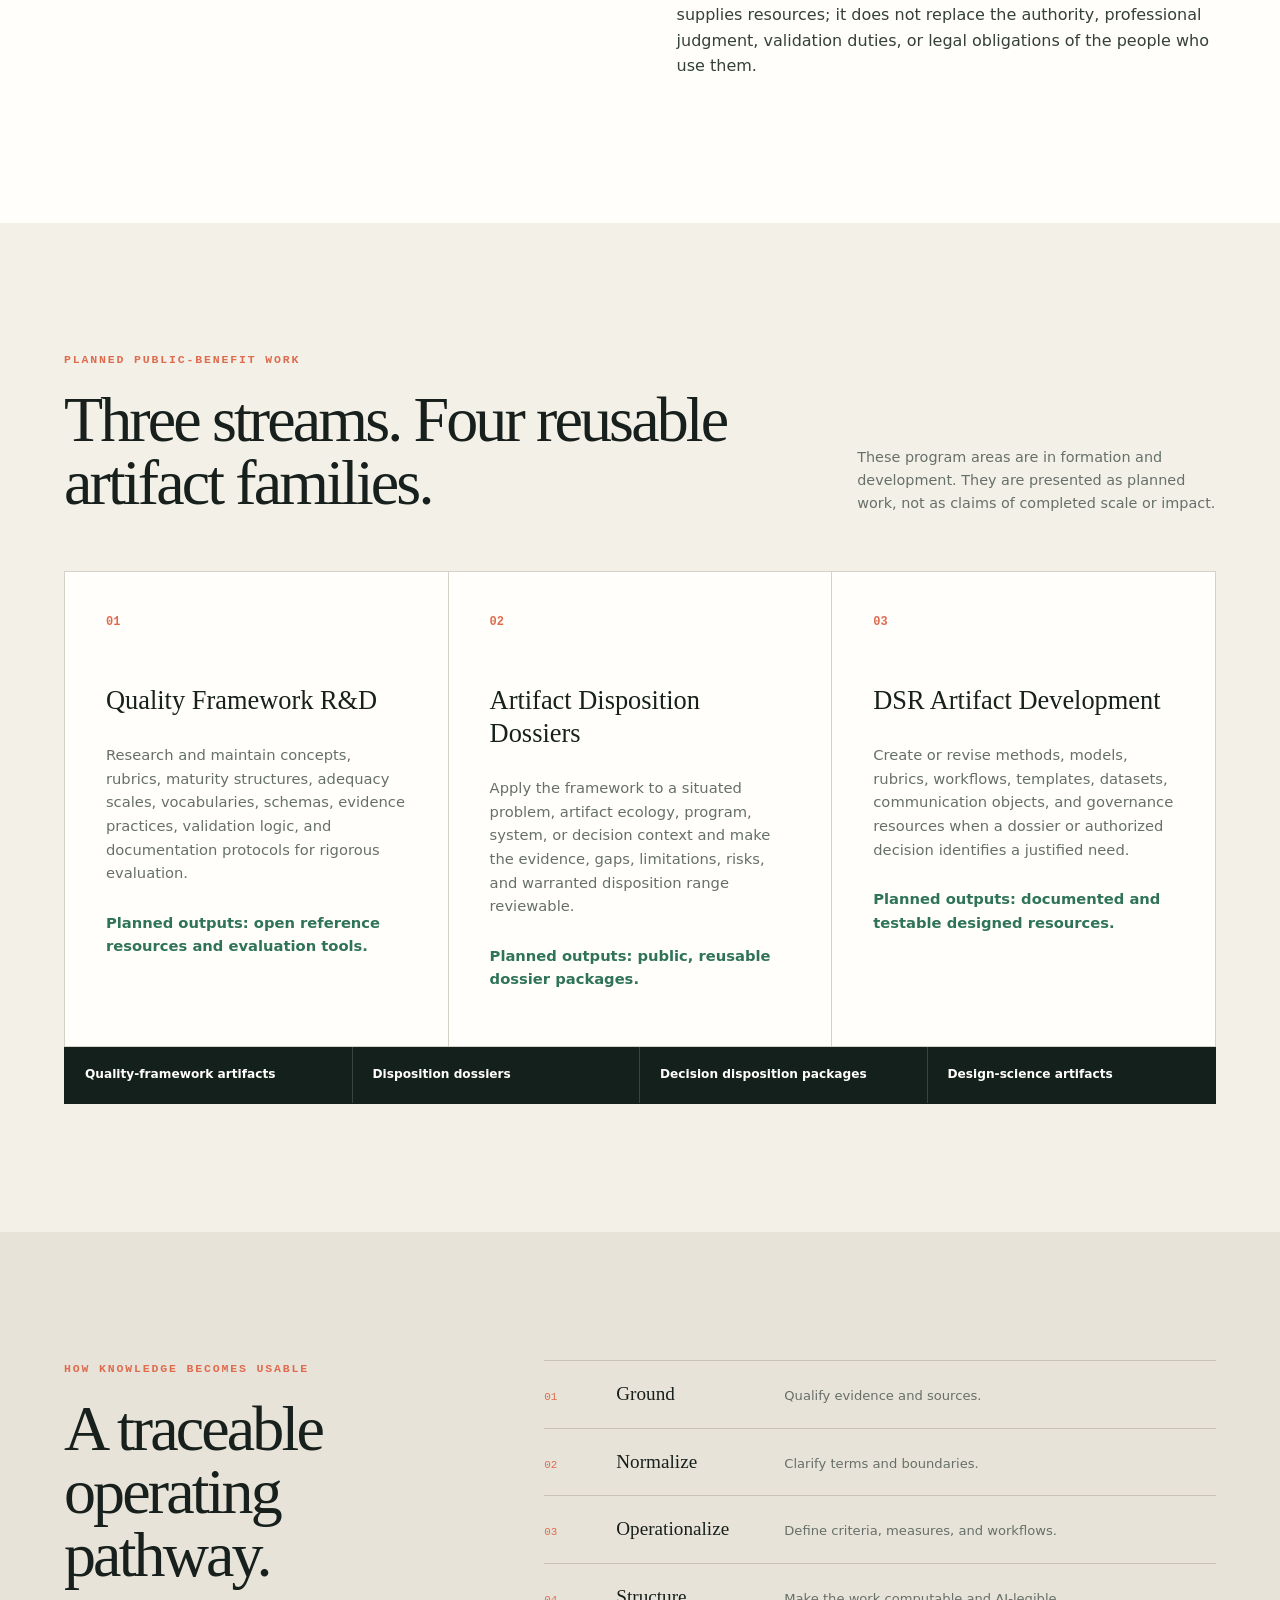
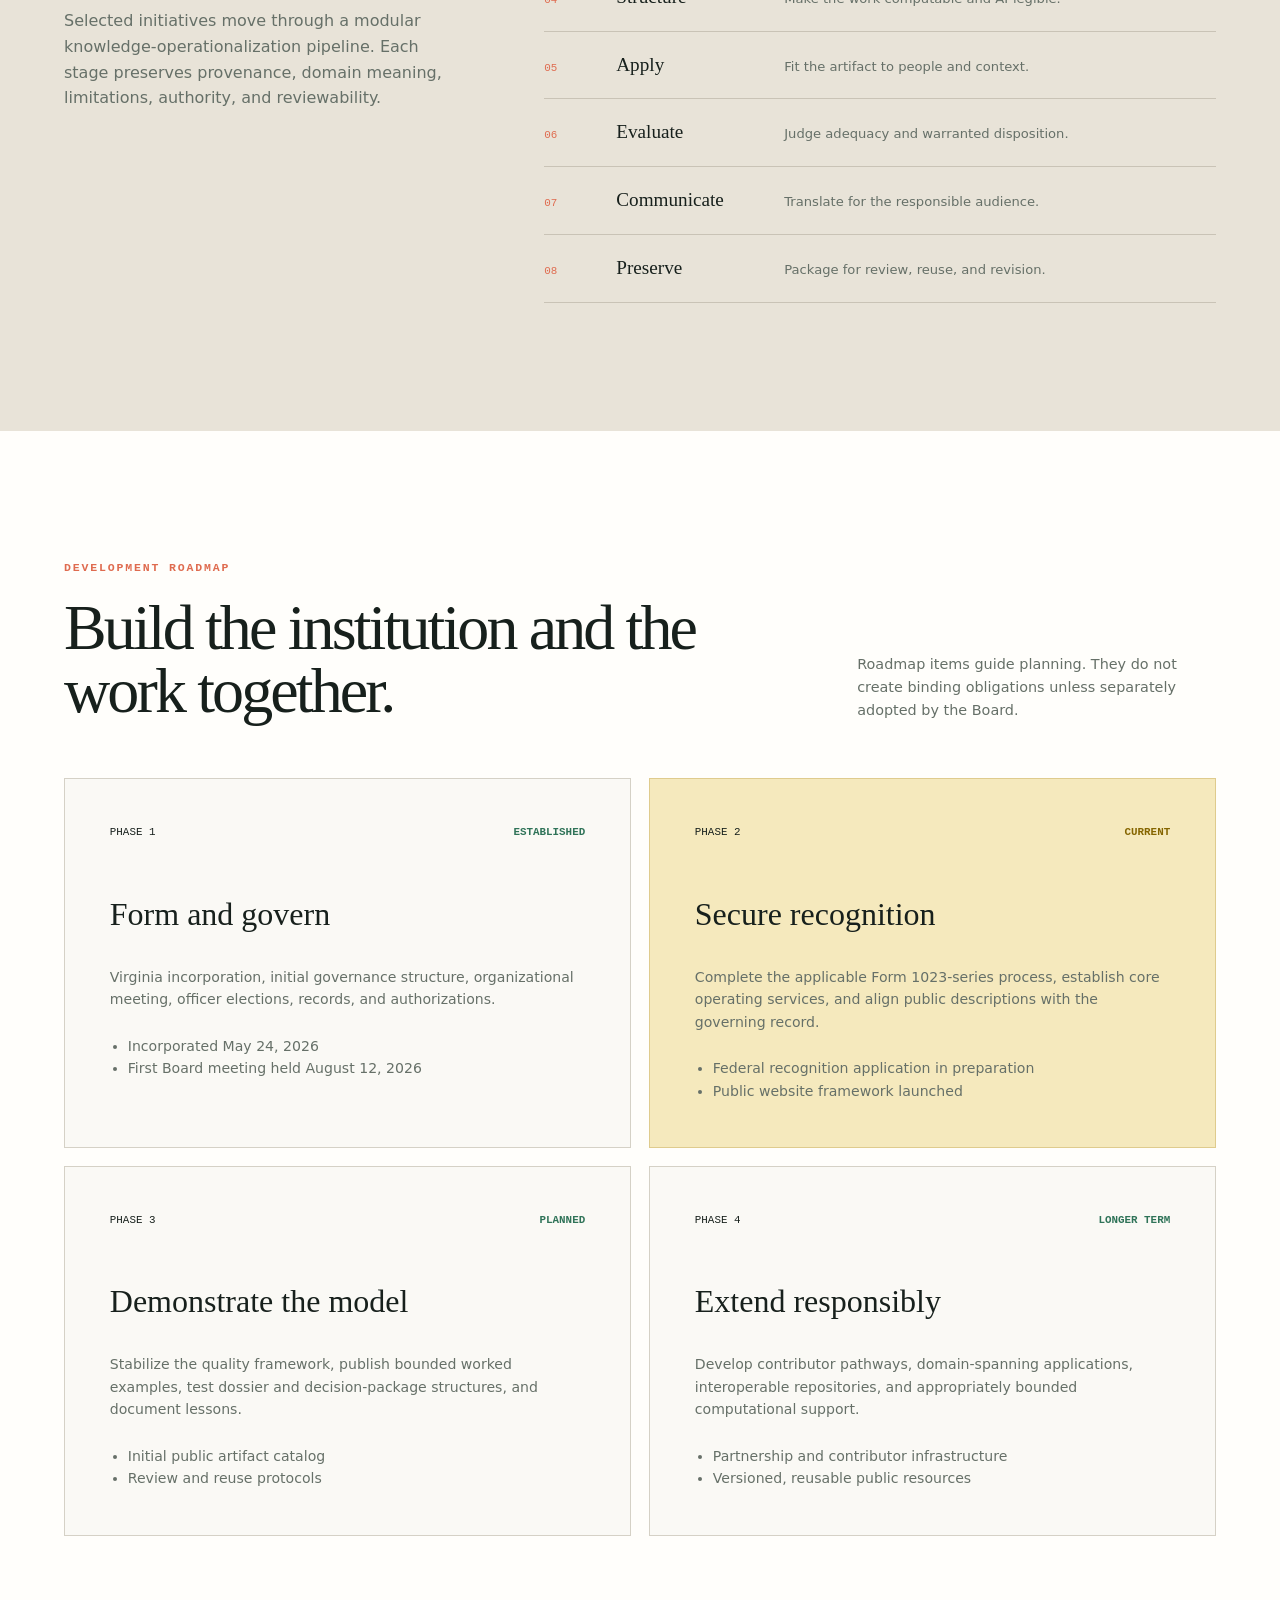
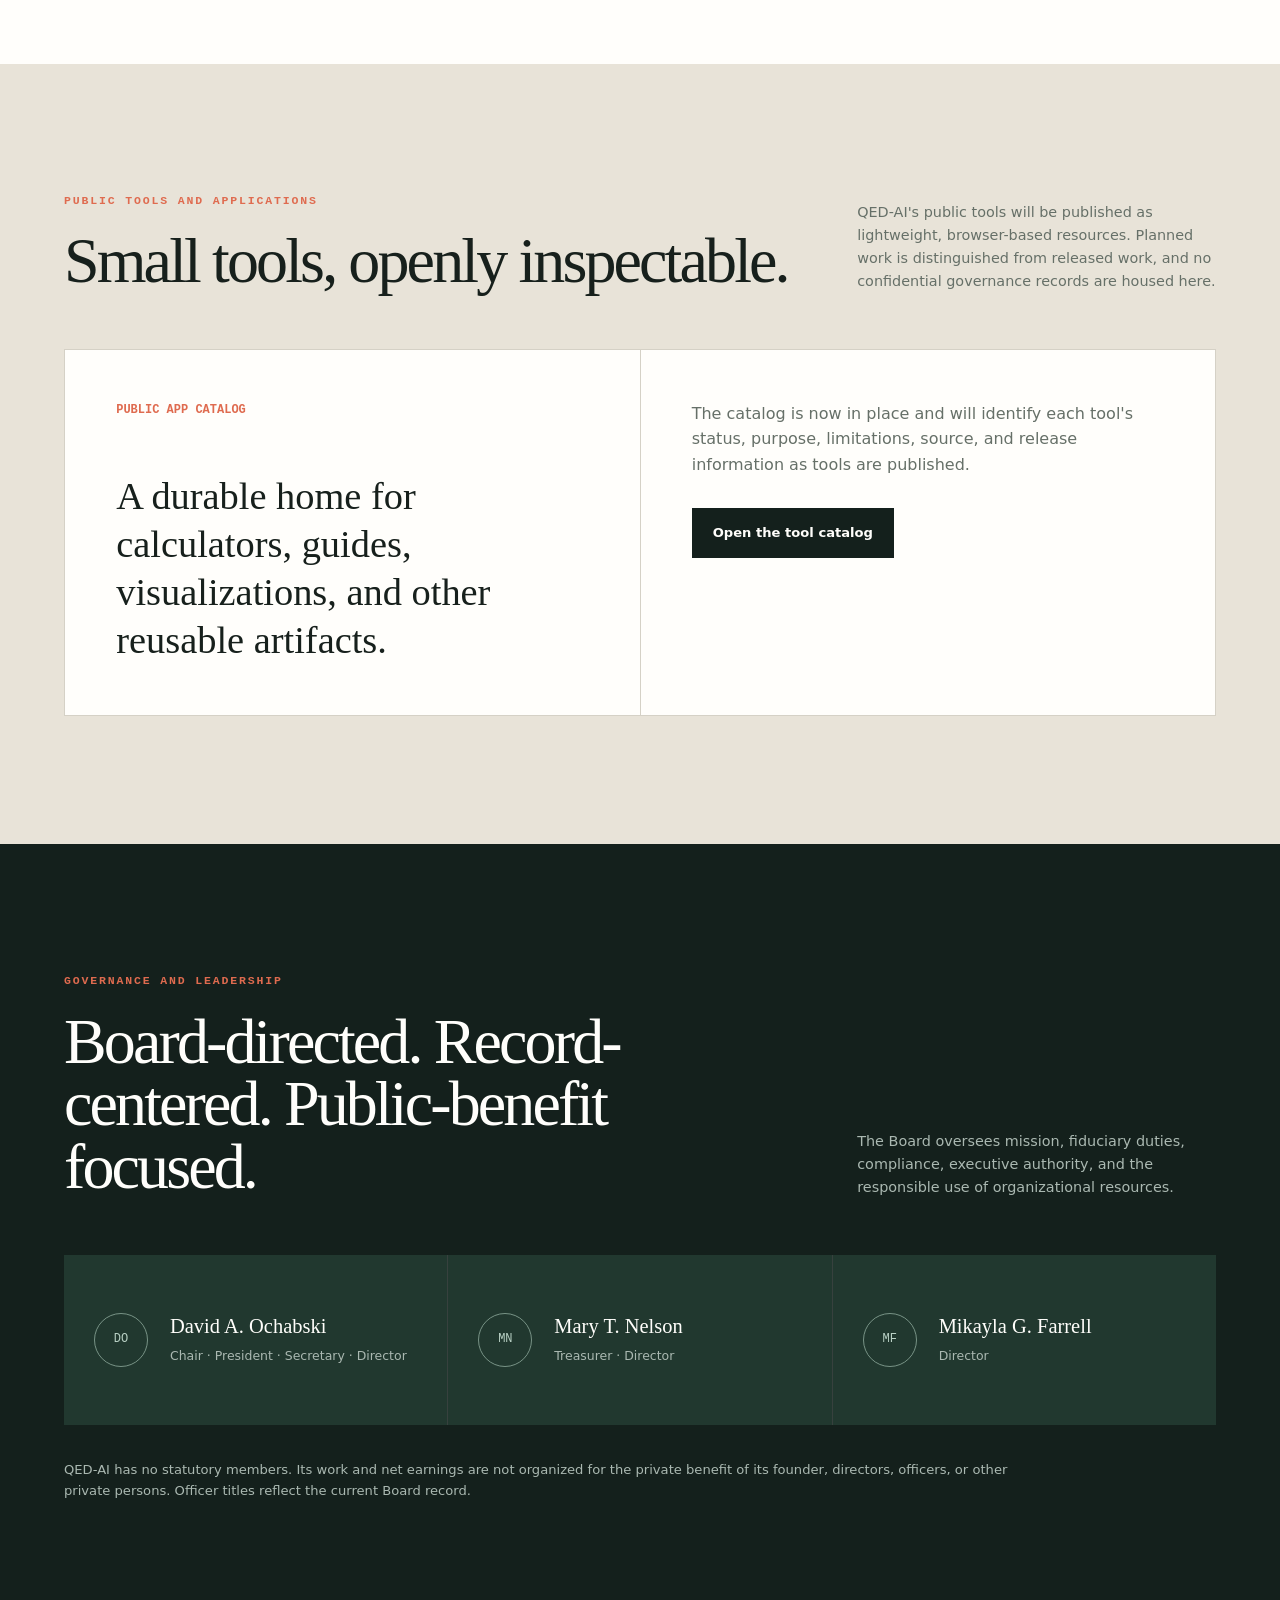
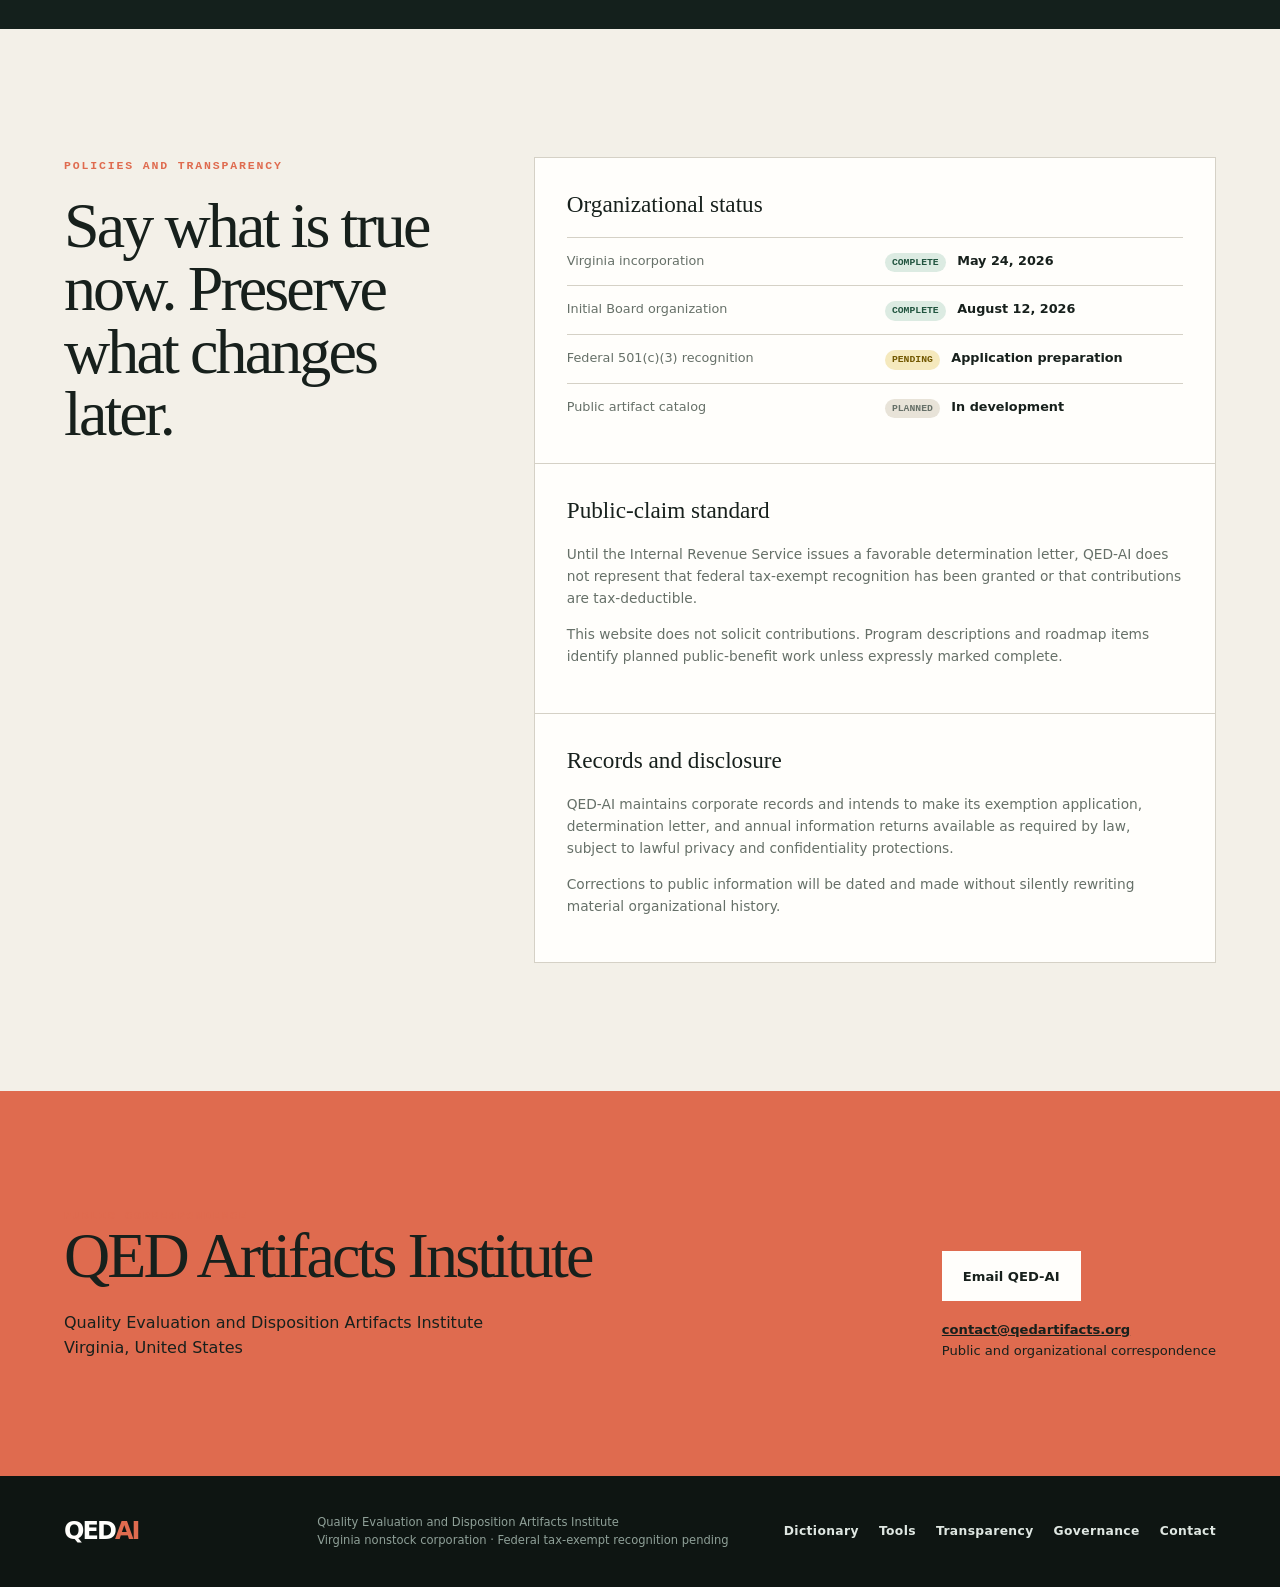
==== commit a5b14214: "Publish House of Quality dictionary entry" ====
--- a/index.html
+++ b/index.html
@@ -33,7 +33,7 @@
       <span class="brand-name">Artifacts Institute</span>
     </a>
     <nav aria-label="Primary navigation">
-      <a href="#mission">Mission</a><a href="#work">Work</a><a href="apps/">Tools</a><a href="#roadmap">Roadmap</a><a href="#governance">Governance</a><a href="#transparency">Transparency</a>
+      <a href="#mission">Mission</a><a href="#work">Work</a><a href="dictionary/">Dictionary</a><a href="apps/">Tools</a><a href="#roadmap">Roadmap</a><a href="#governance">Governance</a><a href="#transparency">Transparency</a>
     </nav>
   </header>
 
@@ -139,7 +139,7 @@
   <footer>
     <a class="brand footer-brand" href="#top"><span class="brand-mark">QED<span>AI</span></span></a>
     <p>Quality Evaluation and Disposition Artifacts Institute<br>Virginia nonstock corporation · Federal tax-exempt recognition pending</p>
-    <div><a href="apps/">Tools</a><a href="#transparency">Transparency</a><a href="#governance">Governance</a><a href="#contact">Contact</a></div>
+    <div><a href="dictionary/">Dictionary</a><a href="apps/">Tools</a><a href="#transparency">Transparency</a><a href="#governance">Governance</a><a href="#contact">Contact</a></div>
   </footer>
 </body>
 </html>
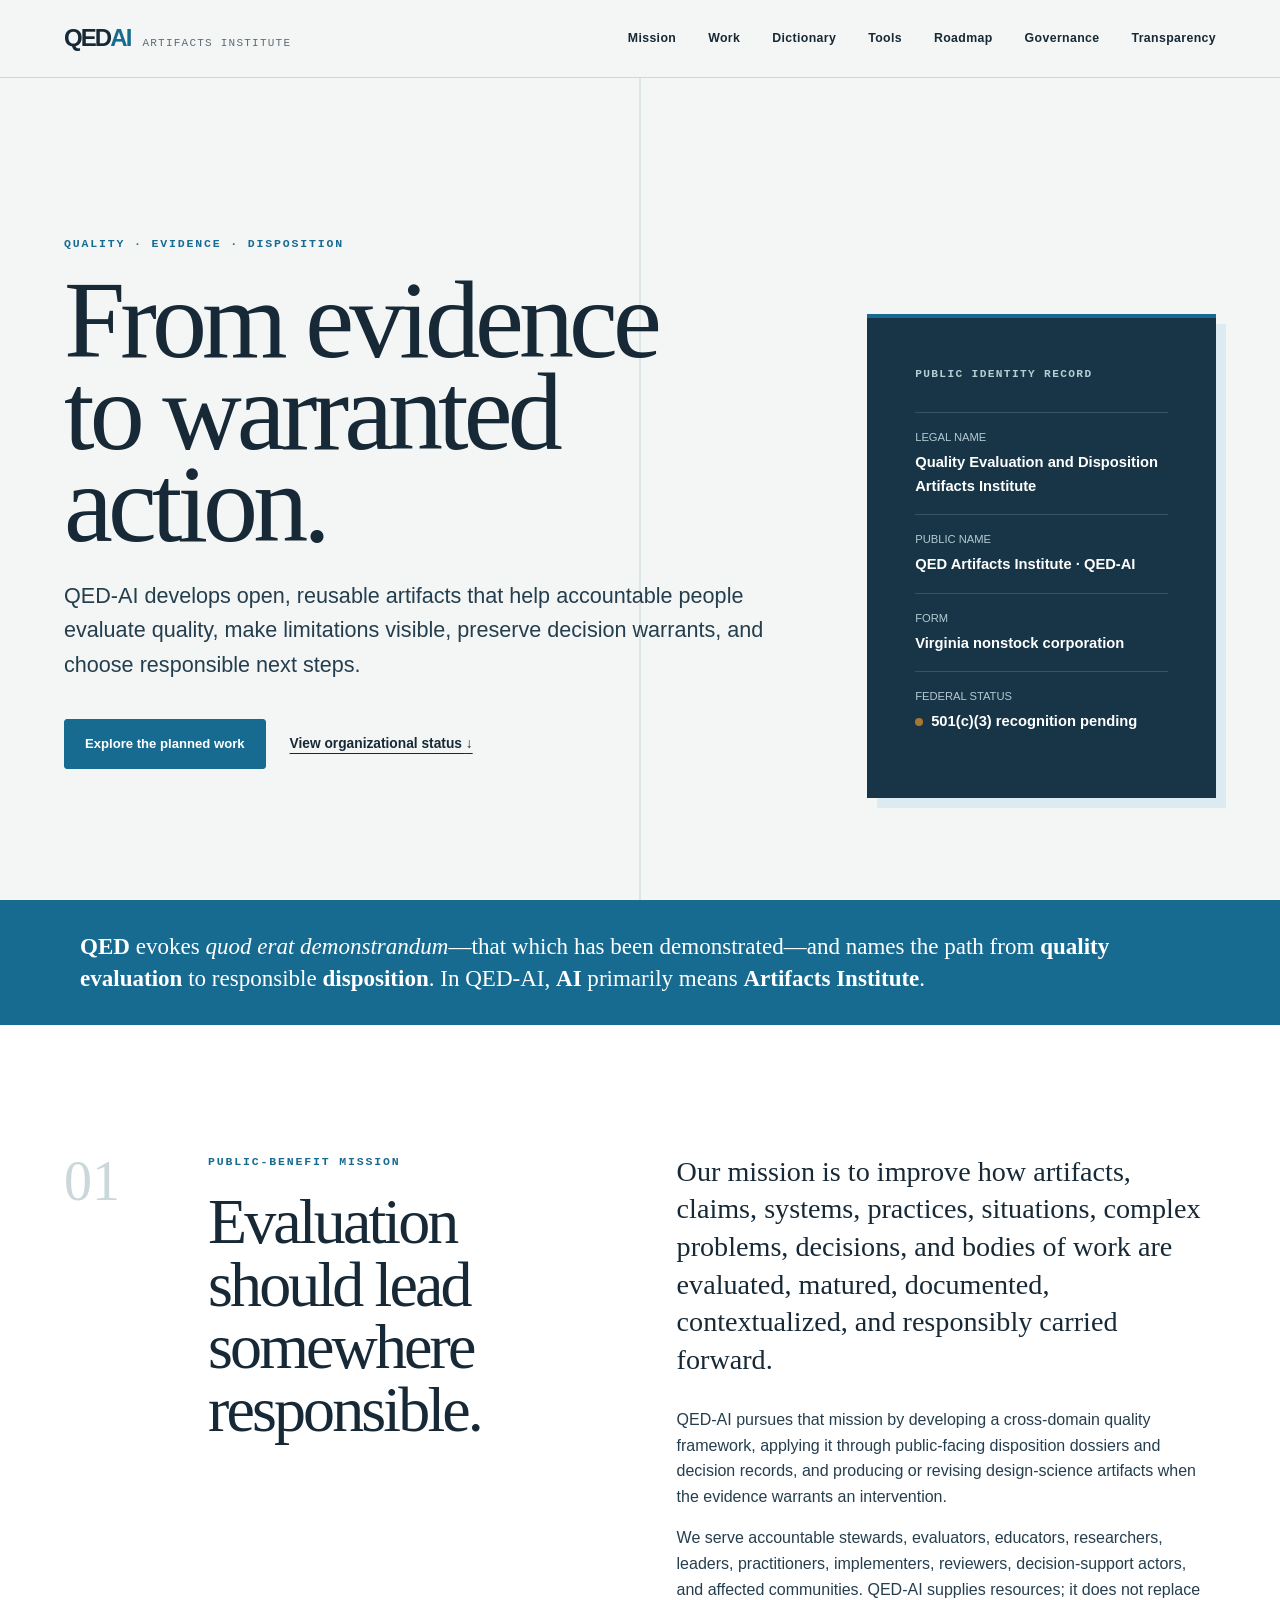
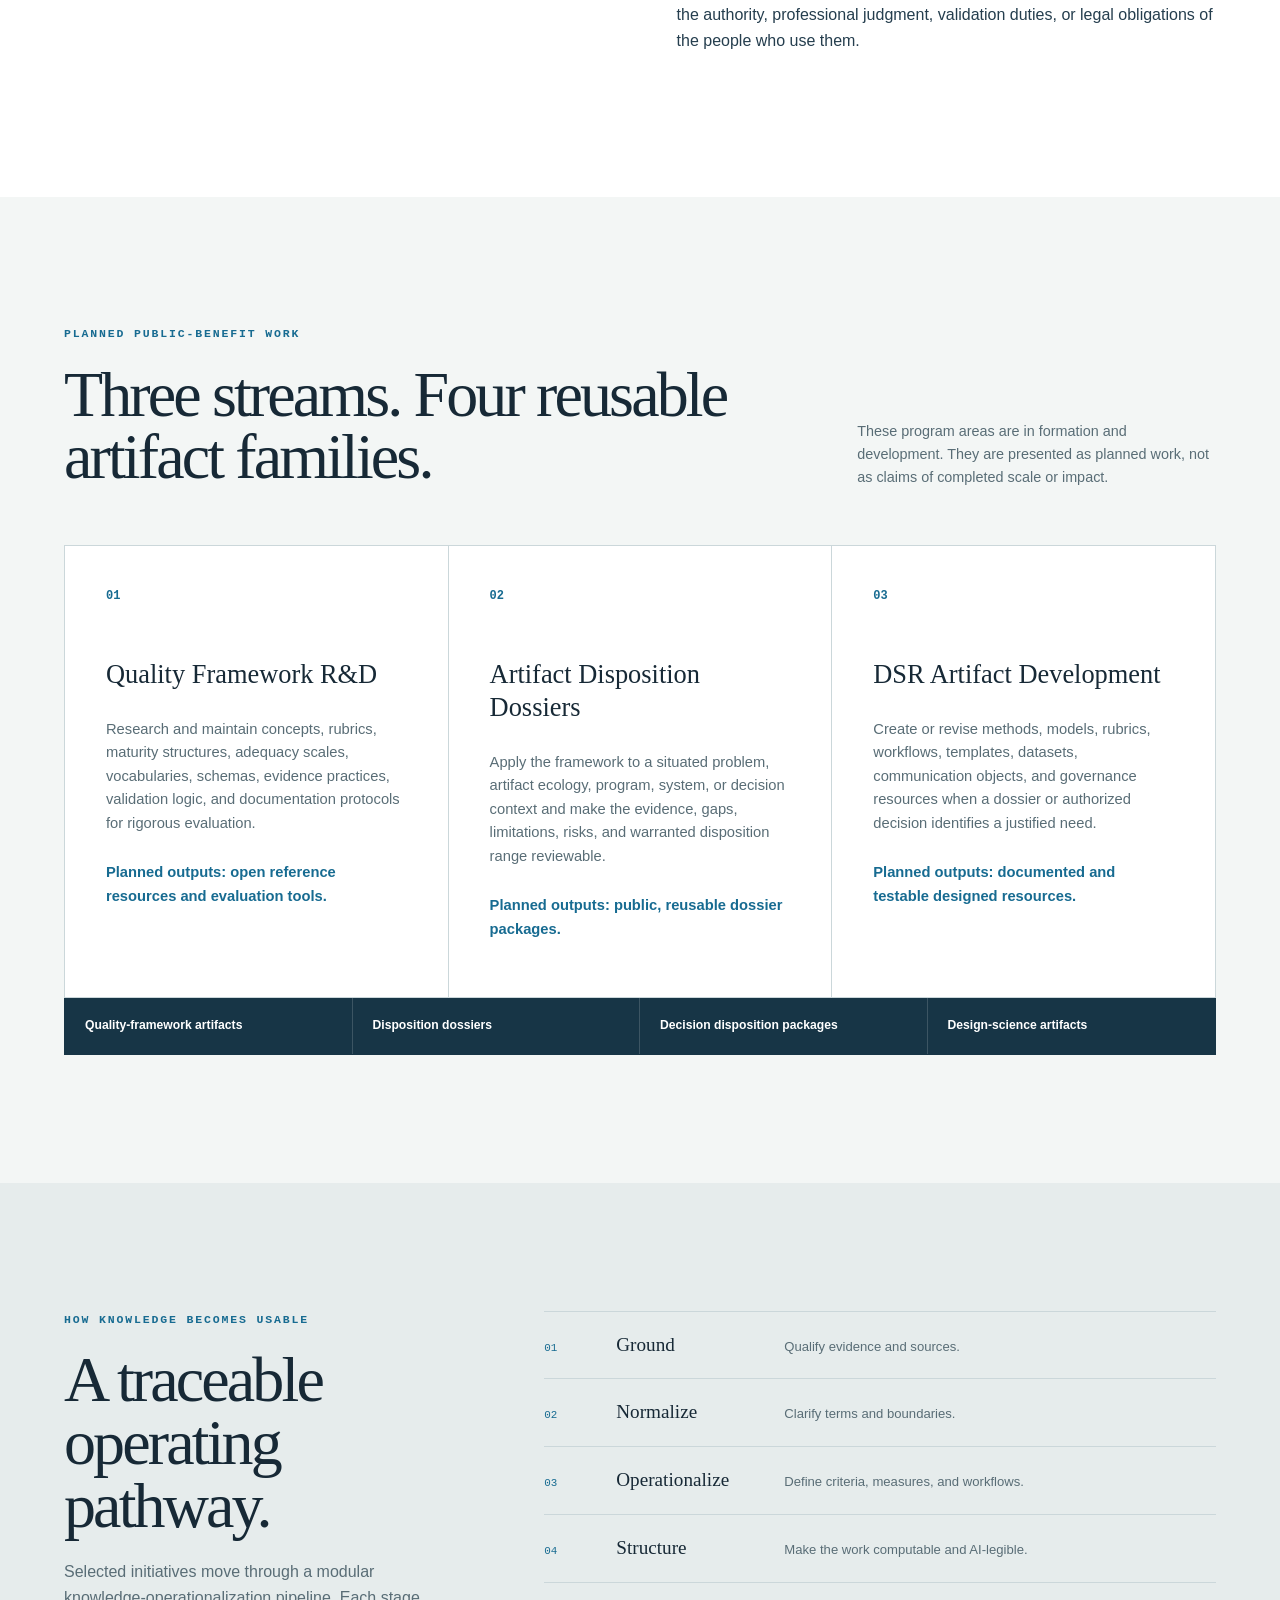
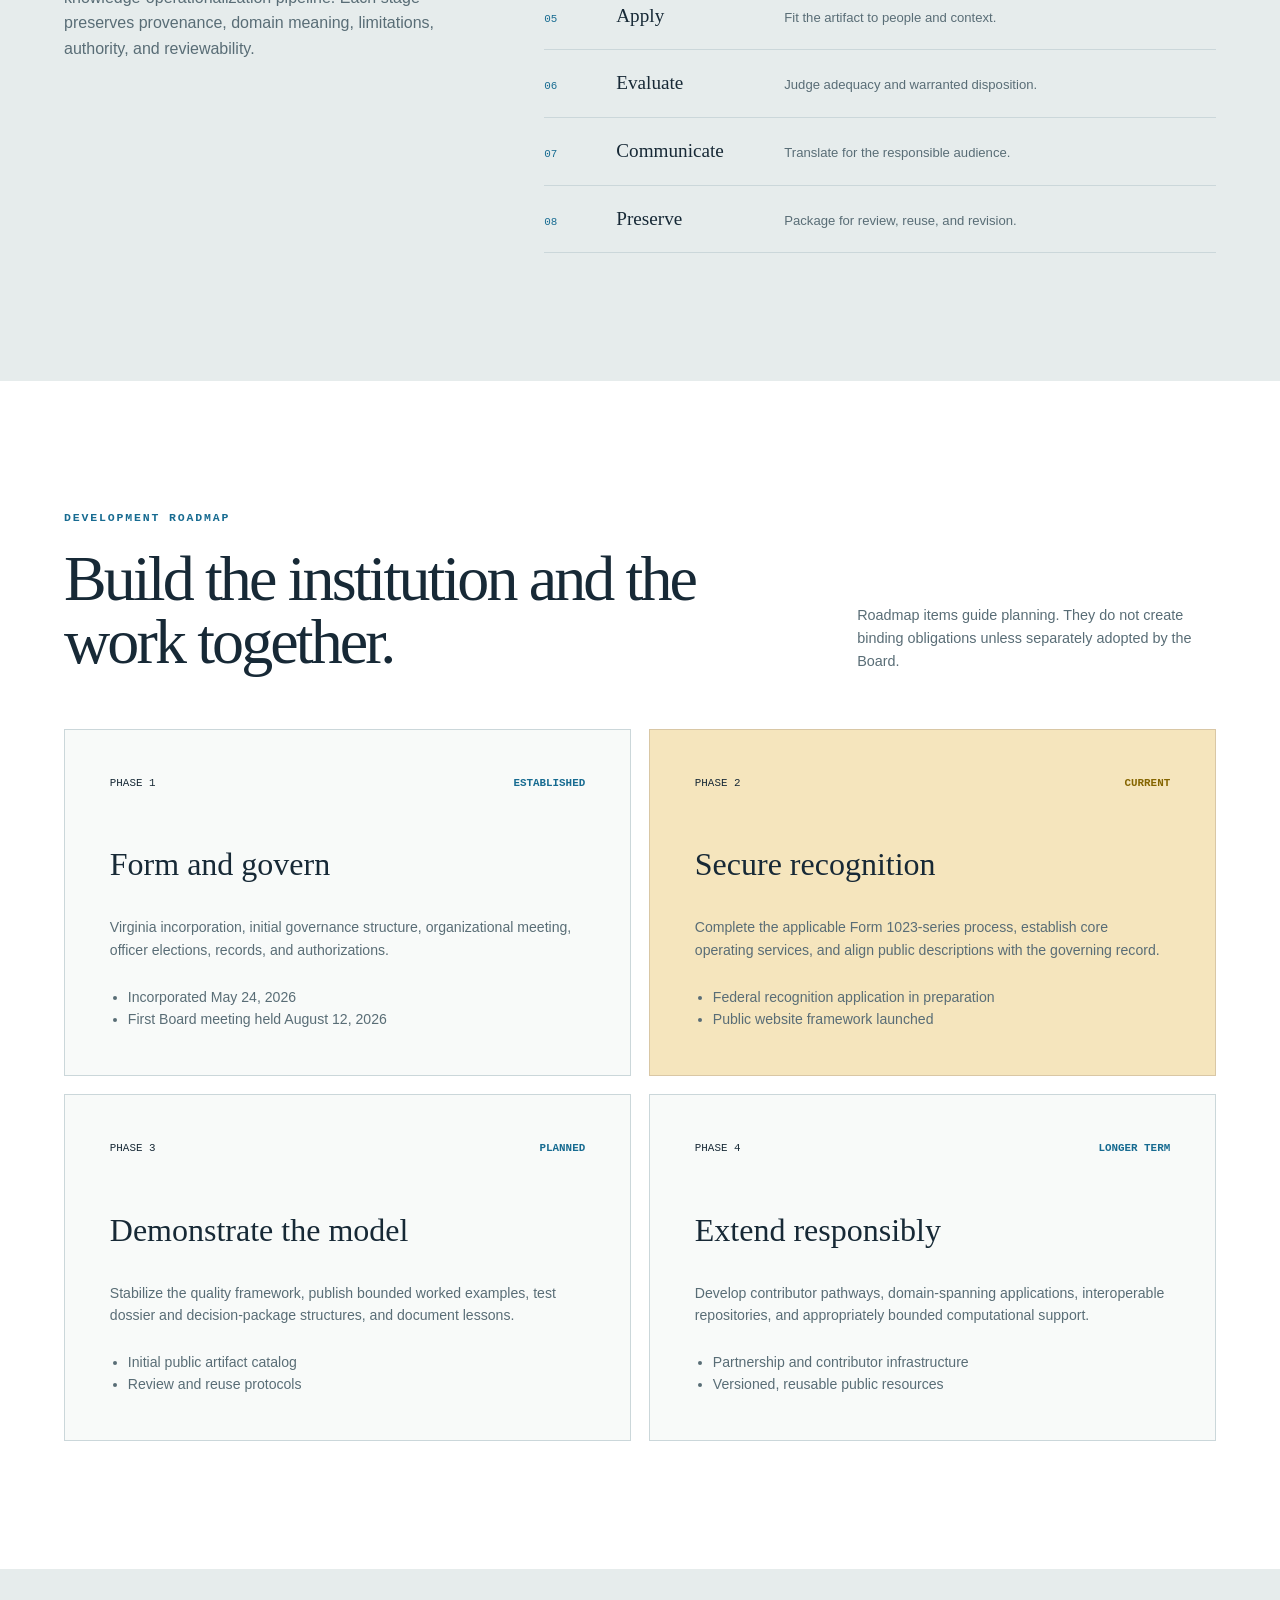
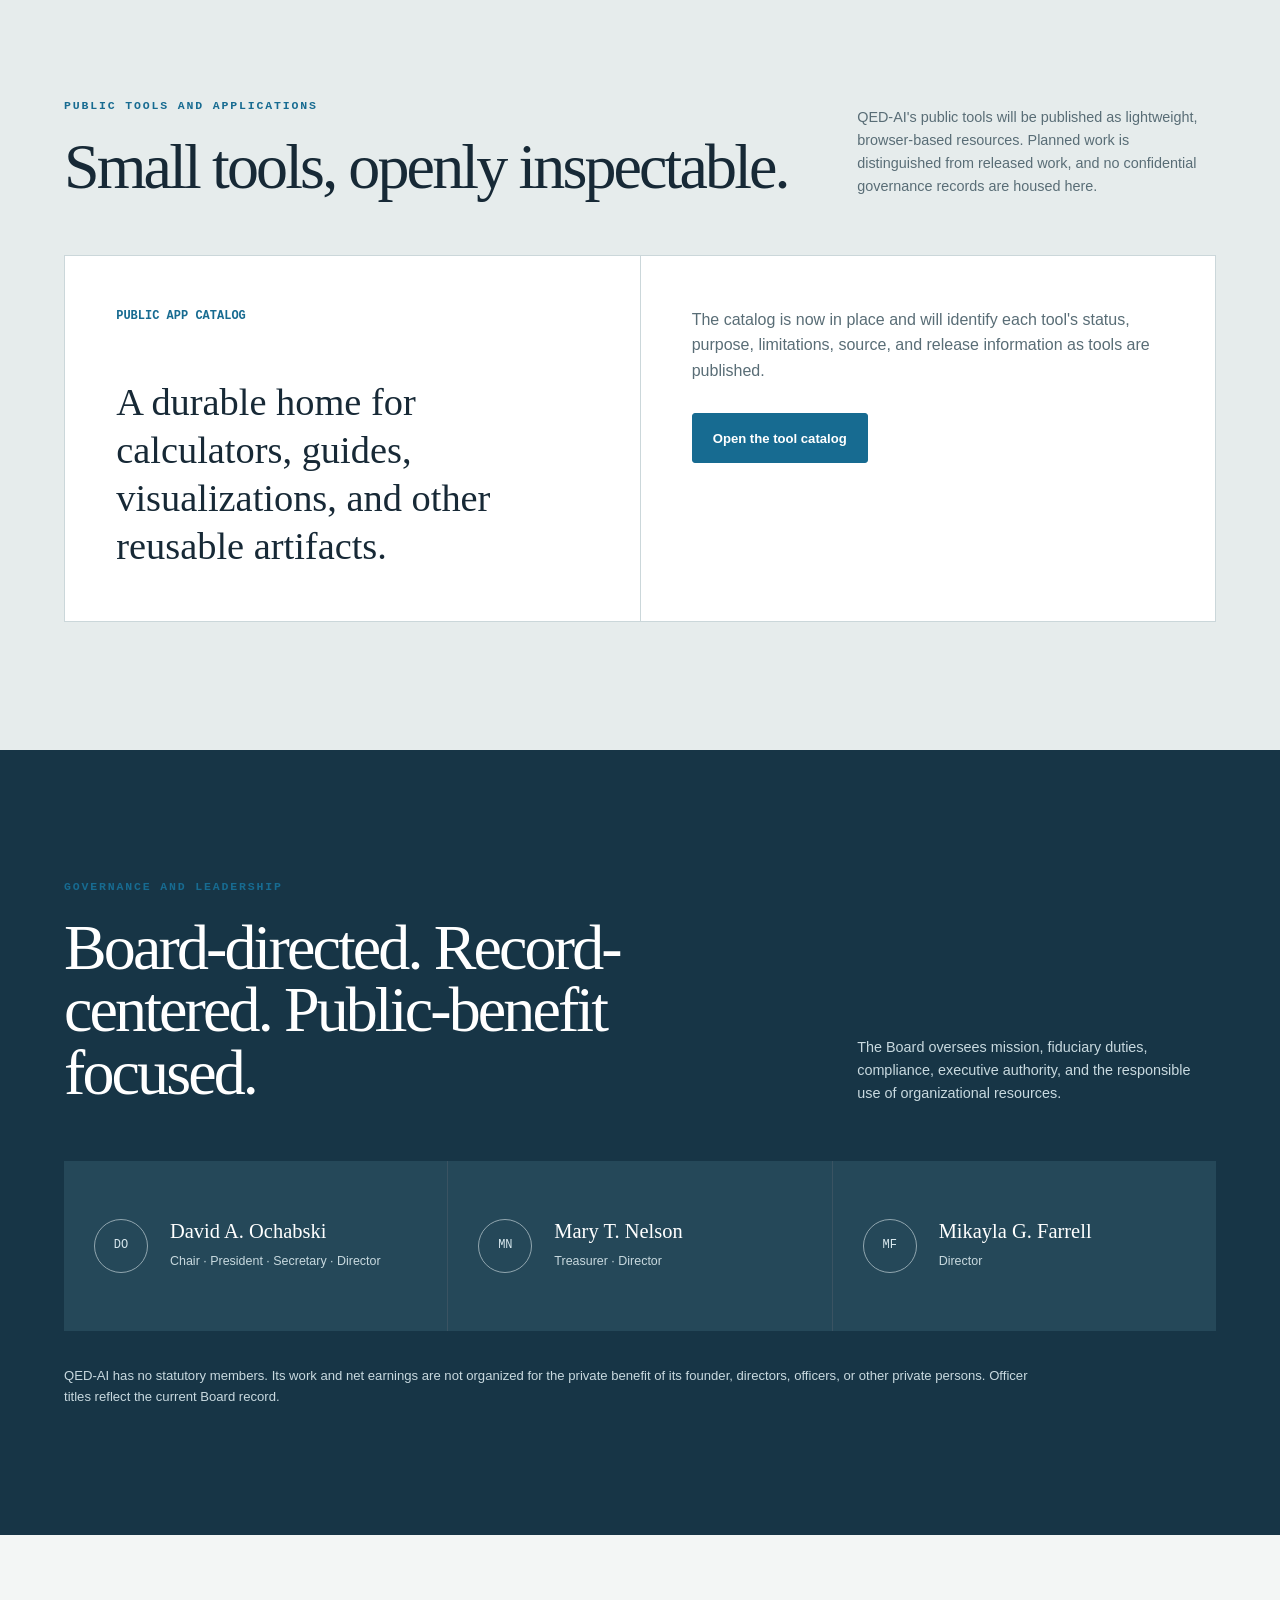
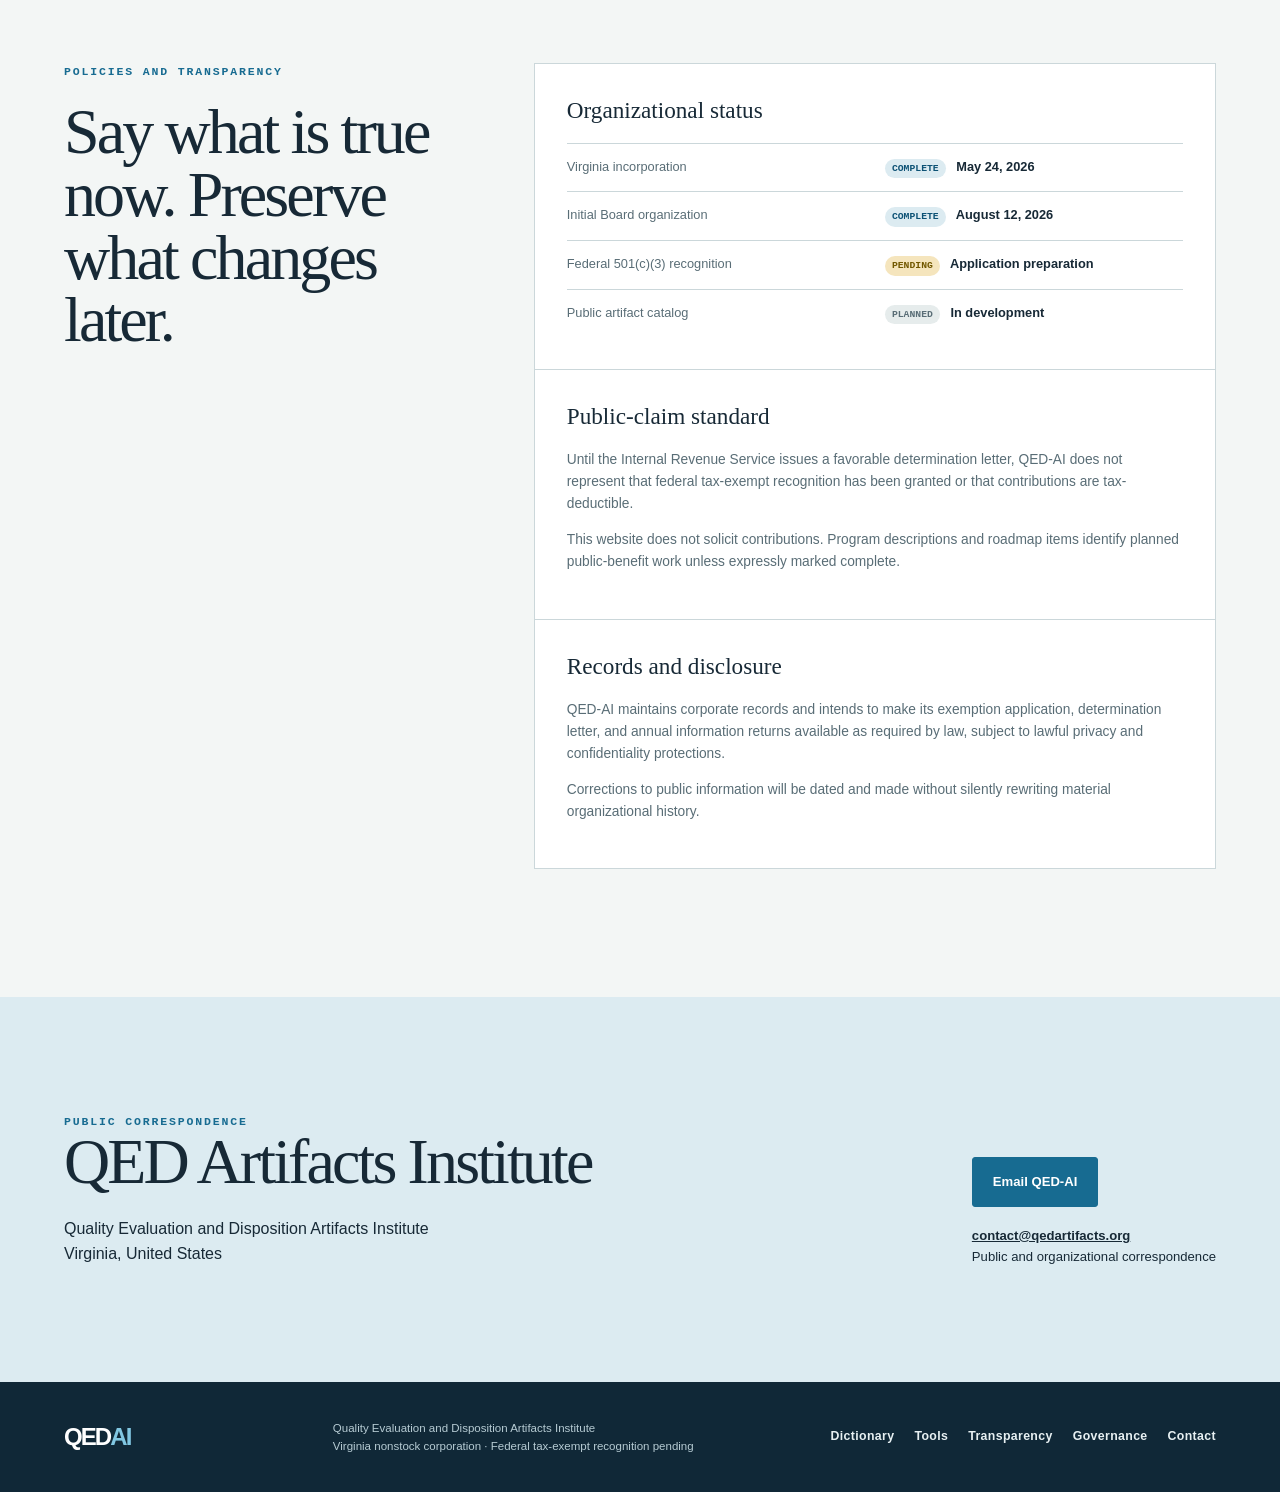
==== commit 10eebc67: "Align public Pages with Studio dictionary theme" ====
--- a/index.html
+++ b/index.html
@@ -5,7 +5,7 @@
   <meta name="viewport" content="width=device-width, initial-scale=1">
   <title>QED Artifacts Institute | Evidence to warranted action</title>
   <meta name="description" content="Quality Evaluation and Disposition Artifacts Institute develops open, evidence-governed resources that help accountable users move from evaluation to warranted action.">
-  <meta name="theme-color" content="#14201c">
+  <meta name="theme-color" content="#173546">
   <meta property="og:type" content="website">
   <meta property="og:title" content="QED Artifacts Institute">
   <meta property="og:description" content="Open, evidence-governed resources for quality evaluation, responsible disposition, and accountable action.">
--- a/assets/styles.css
+++ b/assets/styles.css
@@ -1,4 +1,4 @@
-:root{color-scheme:light;--ink:#17201c;--ink-soft:#344039;--forest:#14201c;--forest-2:#21382f;--paper:#f3f0e8;--paper-deep:#e8e3d8;--white:#fffefb;--muted:#667068;--line:#d5d1c6;--green:#2f7358;--green-soft:#dcebe2;--coral:#df6b4f;--gold:#c9a850;--yellow-soft:#f5e9bd;--serif:Georgia,"Times New Roman",serif;--sans:Inter,ui-sans-serif,system-ui,-apple-system,BlinkMacSystemFont,"Segoe UI",sans-serif;--mono:"SFMono-Regular",Consolas,"Liberation Mono",monospace}*{box-sizing:border-box}html{scroll-behavior:smooth}body{margin:0;background:var(--paper);color:var(--ink);font-family:var(--sans);line-height:1.6;text-rendering:optimizeLegibility}a{color:inherit}.skip-link{position:fixed;z-index:100;top:12px;left:12px;padding:10px 14px;background:var(--white);color:var(--ink);transform:translateY(-160%)}.skip-link:focus{transform:translateY(0)}.site-header{position:sticky;z-index:20;top:0;display:flex;align-items:center;justify-content:space-between;min-height:78px;padding:0 clamp(24px,5vw,76px);border-bottom:1px solid rgba(213,209,198,.8);background:rgba(243,240,232,.94);backdrop-filter:blur(14px)}.brand{display:inline-flex;align-items:baseline;gap:12px;text-decoration:none}.brand-mark{color:var(--ink);font-size:1.5rem;font-weight:900;letter-spacing:-.08em}.brand-mark span{color:var(--coral)}.brand-name{color:var(--muted);font-family:var(--mono);font-size:.69rem;letter-spacing:.11em;text-transform:uppercase}nav{display:flex;gap:clamp(16px,2.5vw,34px)}nav a,footer a{font-size:.77rem;font-weight:700;letter-spacing:.03em;text-decoration:none}nav a:hover,nav a:focus-visible,footer a:hover,footer a:focus-visible{color:var(--coral)}.hero{display:grid;grid-template-columns:minmax(0,1.35fr) minmax(320px,.65fr);min-height:calc(100vh - 78px);padding:clamp(68px,10vw,138px) clamp(24px,5vw,76px) clamp(64px,8vw,112px);background:linear-gradient(90deg,transparent 49.9%,rgba(213,209,198,.5) 50%,transparent 50.1%),var(--paper)}.hero-copy{align-self:center;max-width:920px;padding-right:6vw}.eyebrow{margin:0 0 20px;color:var(--coral);font-family:var(--mono);font-size:.72rem;font-weight:800;letter-spacing:.16em;text-transform:uppercase}h1,h2,h3,p{margin-top:0}h1,h2{font-family:var(--serif);font-weight:400;letter-spacing:-.045em}h1{max-width:900px;margin-bottom:28px;font-size:clamp(4rem,8.6vw,9.2rem);line-height:.84}h2{margin-bottom:22px;font-size:clamp(2.65rem,5vw,5.4rem);line-height:.98}h3{line-height:1.25}.hero-lead{max-width:760px;margin-bottom:36px;color:var(--ink-soft);font-size:clamp(1.06rem,1.7vw,1.35rem)}.hero-actions{display:flex;flex-wrap:wrap;align-items:center;gap:24px}.button{display:inline-flex;align-items:center;justify-content:center;min-height:50px;padding:0 20px;border:1px solid var(--forest);background:var(--forest);color:var(--white);font-size:.82rem;font-weight:800;text-decoration:none}.button:hover,.button:focus-visible{background:var(--coral);border-color:var(--coral)}.text-link{font-size:.86rem;font-weight:800;text-underline-offset:5px}.hero-record{align-self:end;margin:0 0 0 2vw;padding:clamp(28px,4vw,48px);border-top:4px solid var(--coral);background:var(--forest);color:var(--white);box-shadow:22px 22px 0 var(--green-soft)}.record-label{margin-bottom:28px;color:#a9c9ba;font-family:var(--mono);font-size:.7rem;font-weight:700;letter-spacing:.12em;text-transform:uppercase}.hero-record dl{margin:0}.hero-record dl div{padding:16px 0;border-top:1px solid rgba(255,255,255,.14)}.hero-record dt{margin-bottom:4px;color:#9fb1a8;font-size:.7rem;text-transform:uppercase}.hero-record dd{margin:0;font-size:.92rem;font-weight:650}.status-dot{display:inline-block;width:8px;height:8px;margin-right:8px;border-radius:999px;background:var(--gold)}.definition-band{padding:30px clamp(24px,5vw,76px);background:var(--coral);color:#241713}.definition-band p{max-width:1120px;margin:0 auto;font-family:var(--serif);font-size:clamp(1.1rem,1.8vw,1.45rem);line-height:1.4}.section{padding:clamp(76px,10vw,140px) clamp(24px,5vw,76px)}.split{display:grid;grid-template-columns:80px minmax(260px,.75fr) minmax(340px,1fr);gap:clamp(28px,5vw,78px);background:var(--white)}.section-index{color:var(--line);font-family:var(--serif);font-size:3.5rem;line-height:1}.section-body{max-width:760px}.prose p{color:var(--ink-soft)}.prose .large{color:var(--ink);font-family:var(--serif);font-size:clamp(1.35rem,2.2vw,2rem);line-height:1.34}.section-topline{display:grid;grid-template-columns:minmax(0,1.35fr) minmax(280px,.65fr);gap:48px;align-items:end;margin-bottom:56px}.section-topline h2{max-width:900px;margin-bottom:0}.section-note{max-width:500px;margin:0;color:var(--muted);font-size:.9rem}.stream-grid{display:grid;grid-template-columns:repeat(3,1fr);gap:1px;border:1px solid var(--line);background:var(--line)}.stream-grid article{min-height:390px;padding:clamp(26px,3.2vw,44px);background:var(--white)}.card-number{display:block;margin-bottom:52px;color:var(--coral);font-family:var(--mono);font-size:.75rem;font-weight:800}.stream-grid h3{font-family:var(--serif);font-size:1.65rem;font-weight:400}.stream-grid p{color:var(--muted);font-size:.92rem}.stream-grid .card-output{margin-top:26px;color:var(--green);font-weight:750}.artifact-strip{display:grid;grid-template-columns:repeat(4,1fr);border:1px solid var(--forest);border-top:0;background:var(--forest);color:var(--white)}.artifact-strip span{padding:18px 20px;border-right:1px solid rgba(255,255,255,.16);font-size:.76rem;font-weight:750}.artifact-strip span:last-child{border-right:0}.pipeline-section{display:grid;grid-template-columns:minmax(300px,.72fr) minmax(480px,1.28fr);gap:clamp(54px,8vw,120px);background:var(--paper-deep)}.pipeline-intro{max-width:540px}.pipeline-intro p:last-child{color:var(--muted)}.pipeline-list{margin:0;padding:0;list-style:none}.pipeline-list li{display:grid;grid-template-columns:54px 150px 1fr;align-items:baseline;gap:18px;padding:18px 0;border-top:1px solid #c9c3b6}.pipeline-list li:last-child{border-bottom:1px solid #c9c3b6}.pipeline-list span{color:var(--coral);font-family:var(--mono);font-size:.68rem}.pipeline-list strong{font-family:var(--serif);font-size:1.2rem;font-weight:400}.pipeline-list small{color:var(--muted);font-size:.82rem}.roadmap-section{background:var(--white)}.roadmap-grid{display:grid;grid-template-columns:repeat(2,1fr);gap:18px}.roadmap-card{min-height:330px;padding:clamp(26px,3.5vw,48px);border:1px solid var(--line);background:#faf9f5}.roadmap-card.current{background:var(--yellow-soft);border-color:#dfcb8d}.phase{display:flex;justify-content:space-between;margin-bottom:52px;font-family:var(--mono);font-size:.68rem;text-transform:uppercase}.phase b{color:var(--green)}.roadmap-card.current .phase b{color:#856500}.roadmap-card h3{font-family:var(--serif);font-size:2rem;font-weight:400}.roadmap-card p,.roadmap-card li{color:var(--muted);font-size:.88rem}.roadmap-card ul{margin:24px 0 0;padding-left:18px}.governance-section{background:var(--forest);color:var(--white)}.section-topline.light .section-note{color:#aab8b1}.people-grid{display:grid;grid-template-columns:repeat(3,1fr);gap:1px;background:rgba(255,255,255,.15)}.people-grid article{display:flex;align-items:center;gap:22px;min-height:170px;padding:30px;background:var(--forest-2)}.initials{display:grid;flex:0 0 54px;width:54px;height:54px;place-items:center;border:1px solid #789386;border-radius:999px;color:#b9d1c5;font-family:var(--mono);font-size:.75rem}.people-grid h3{margin-bottom:7px;font-family:var(--serif);font-size:1.28rem;font-weight:400}.people-grid p{margin:0;color:#aab8b1;font-size:.78rem}.governance-note{max-width:980px;margin:34px 0 0;color:#aab8b1;font-size:.82rem}.transparency-section{display:grid;grid-template-columns:minmax(280px,.7fr) minmax(560px,1.3fr);gap:clamp(48px,8vw,110px)}.transparency-grid{display:grid;gap:1px;background:var(--line);border:1px solid var(--line)}.transparency-grid article{padding:32px;background:var(--white)}.transparency-grid h3{margin-bottom:18px;font-family:var(--serif);font-size:1.45rem;font-weight:400}.transparency-grid p{color:var(--muted);font-size:.86rem}.status-list{margin:0}.status-list div{display:grid;grid-template-columns:1fr 1fr;gap:20px;padding:13px 0;border-top:1px solid var(--line);font-size:.8rem}.status-list dt{color:var(--muted)}.status-list dd{margin:0;font-weight:700}.tag{display:inline-block;margin-right:7px;padding:2px 7px;border-radius:999px;font-family:var(--mono);font-size:.61rem;text-transform:uppercase}.tag.complete{background:var(--green-soft);color:#21543f}.tag.pending{background:var(--yellow-soft);color:#725800}.tag.planned{background:var(--paper-deep);color:var(--muted)}.contact-section{display:grid;grid-template-columns:1fr 1fr;gap:60px;align-items:end;padding:clamp(64px,9vw,120px) clamp(24px,5vw,76px);background:var(--coral)}.contact-section h2{max-width:700px}.contact-section p{margin-bottom:0}.contact-actions{max-width:560px;justify-self:end}.contact-actions p{margin-top:18px;font-size:.82rem}.light-button{border-color:var(--white);background:var(--white);color:var(--ink)}footer{display:grid;grid-template-columns:.5fr 1fr .5fr;gap:40px;align-items:center;padding:36px clamp(24px,5vw,76px);background:#0e1512;color:#dfe7e2}.footer-brand .brand-mark{color:var(--white)}footer p{margin:0;color:#8fa098;font-size:.72rem}footer div{display:flex;justify-content:flex-end;gap:20px}
+:root{color-scheme:light;--ink:#172936;--ink-soft:#253e4e;--forest:#173546;--forest-2:#254859;--paper:#f3f6f5;--paper-deep:#e6ecec;--white:#ffffff;--muted:#596d76;--line:#cbd7da;--green:#176b91;--green-soft:#dcebf1;--coral:#176b91;--gold:#a97530;--yellow-soft:#f5e5bd;--serif:"Iowan Old Style",Baskerville,Georgia,"Times New Roman",serif;--sans:Aptos,"Segoe UI",Arial,sans-serif;--mono:"SFMono-Regular",Consolas,"Liberation Mono",monospace}*{box-sizing:border-box}html{scroll-behavior:smooth}body{margin:0;background:var(--paper);color:var(--ink);font-family:var(--sans);line-height:1.6;text-rendering:optimizeLegibility}a{color:inherit}.skip-link{position:fixed;z-index:100;top:12px;left:12px;padding:10px 14px;background:var(--white);color:var(--ink);transform:translateY(-160%)}.skip-link:focus{transform:translateY(0)}.site-header{position:sticky;z-index:20;top:0;display:flex;align-items:center;justify-content:space-between;min-height:78px;padding:0 clamp(24px,5vw,76px);border-bottom:1px solid rgba(203,215,218,.8);background:rgba(243,246,245,.94);backdrop-filter:blur(14px)}.brand{display:inline-flex;align-items:baseline;gap:12px;text-decoration:none}.brand-mark{color:var(--ink);font-size:1.5rem;font-weight:900;letter-spacing:-.08em}.brand-mark span{color:var(--coral)}.brand-name{color:var(--muted);font-family:var(--mono);font-size:.69rem;letter-spacing:.11em;text-transform:uppercase}nav{display:flex;gap:clamp(16px,2.5vw,34px)}nav a,footer a{font-size:.77rem;font-weight:700;letter-spacing:.03em;text-decoration:none}nav a:hover,nav a:focus-visible,footer a:hover,footer a:focus-visible{color:var(--coral)}.hero{display:grid;grid-template-columns:minmax(0,1.35fr) minmax(320px,.65fr);min-height:calc(100vh - 78px);padding:clamp(68px,10vw,138px) clamp(24px,5vw,76px) clamp(64px,8vw,112px);background:linear-gradient(90deg,transparent 49.9%,rgba(145,166,175,.35) 50%,transparent 50.1%),var(--paper)}.hero-copy{align-self:center;max-width:920px;padding-right:6vw}.eyebrow{margin:0 0 20px;color:var(--coral);font-family:var(--mono);font-size:.72rem;font-weight:800;letter-spacing:.16em;text-transform:uppercase}h1,h2,h3,p{margin-top:0}h1,h2{font-family:var(--serif);font-weight:400;letter-spacing:-.045em}h1{max-width:900px;margin-bottom:28px;font-size:clamp(4rem,8.6vw,9.2rem);line-height:.84}h2{margin-bottom:22px;font-size:clamp(2.65rem,5vw,5.4rem);line-height:.98}h3{line-height:1.25}.hero-lead{max-width:760px;margin-bottom:36px;color:var(--ink-soft);font-size:clamp(1.06rem,1.7vw,1.35rem)}.hero-actions{display:flex;flex-wrap:wrap;align-items:center;gap:24px}.button{display:inline-flex;align-items:center;justify-content:center;min-height:50px;padding:0 20px;border:1px solid var(--forest);background:var(--forest);color:var(--white);font-size:.82rem;font-weight:800;text-decoration:none}.button:hover,.button:focus-visible{background:var(--coral);border-color:var(--coral)}.text-link{font-size:.86rem;font-weight:800;text-underline-offset:5px}.hero-record{align-self:end;margin:0 0 0 2vw;padding:clamp(28px,4vw,48px);border-top:4px solid var(--coral);background:var(--forest);color:var(--white);box-shadow:22px 22px 0 var(--green-soft)}.record-label{margin-bottom:28px;color:#b6cdd5;font-family:var(--mono);font-size:.7rem;font-weight:700;letter-spacing:.12em;text-transform:uppercase}.hero-record dl{margin:0}.hero-record dl div{padding:16px 0;border-top:1px solid rgba(255,255,255,.14)}.hero-record dt{margin-bottom:4px;color:#b2c9d2;font-size:.7rem;text-transform:uppercase}.hero-record dd{margin:0;font-size:.92rem;font-weight:650}.status-dot{display:inline-block;width:8px;height:8px;margin-right:8px;border-radius:999px;background:var(--gold)}.definition-band{padding:30px clamp(24px,5vw,76px);background:var(--coral);color:#ffffff}.definition-band p{max-width:1120px;margin:0 auto;font-family:var(--serif);font-size:clamp(1.1rem,1.8vw,1.45rem);line-height:1.4}.section{padding:clamp(76px,10vw,140px) clamp(24px,5vw,76px)}.split{display:grid;grid-template-columns:80px minmax(260px,.75fr) minmax(340px,1fr);gap:clamp(28px,5vw,78px);background:var(--white)}.section-index{color:var(--line);font-family:var(--serif);font-size:3.5rem;line-height:1}.section-body{max-width:760px}.prose p{color:var(--ink-soft)}.prose .large{color:var(--ink);font-family:var(--serif);font-size:clamp(1.35rem,2.2vw,2rem);line-height:1.34}.section-topline{display:grid;grid-template-columns:minmax(0,1.35fr) minmax(280px,.65fr);gap:48px;align-items:end;margin-bottom:56px}.section-topline h2{max-width:900px;margin-bottom:0}.section-note{max-width:500px;margin:0;color:var(--muted);font-size:.9rem}.stream-grid{display:grid;grid-template-columns:repeat(3,1fr);gap:1px;border:1px solid var(--line);background:var(--line)}.stream-grid article{min-height:390px;padding:clamp(26px,3.2vw,44px);background:var(--white)}.card-number{display:block;margin-bottom:52px;color:var(--coral);font-family:var(--mono);font-size:.75rem;font-weight:800}.stream-grid h3{font-family:var(--serif);font-size:1.65rem;font-weight:400}.stream-grid p{color:var(--muted);font-size:.92rem}.stream-grid .card-output{margin-top:26px;color:var(--green);font-weight:750}.artifact-strip{display:grid;grid-template-columns:repeat(4,1fr);border:1px solid var(--forest);border-top:0;background:var(--forest);color:var(--white)}.artifact-strip span{padding:18px 20px;border-right:1px solid rgba(255,255,255,.16);font-size:.76rem;font-weight:750}.artifact-strip span:last-child{border-right:0}.pipeline-section{display:grid;grid-template-columns:minmax(300px,.72fr) minmax(480px,1.28fr);gap:clamp(54px,8vw,120px);background:var(--paper-deep)}.pipeline-intro{max-width:540px}.pipeline-intro p:last-child{color:var(--muted)}.pipeline-list{margin:0;padding:0;list-style:none}.pipeline-list li{display:grid;grid-template-columns:54px 150px 1fr;align-items:baseline;gap:18px;padding:18px 0;border-top:1px solid #cbd7da}.pipeline-list li:last-child{border-bottom:1px solid #cbd7da}.pipeline-list span{color:var(--coral);font-family:var(--mono);font-size:.68rem}.pipeline-list strong{font-family:var(--serif);font-size:1.2rem;font-weight:400}.pipeline-list small{color:var(--muted);font-size:.82rem}.roadmap-section{background:var(--white)}.roadmap-grid{display:grid;grid-template-columns:repeat(2,1fr);gap:18px}.roadmap-card{min-height:330px;padding:clamp(26px,3.5vw,48px);border:1px solid var(--line);background:#f8faf9}.roadmap-card.current{background:var(--yellow-soft);border-color:#d9c7a5}.phase{display:flex;justify-content:space-between;margin-bottom:52px;font-family:var(--mono);font-size:.68rem;text-transform:uppercase}.phase b{color:var(--green)}.roadmap-card.current .phase b{color:#856500}.roadmap-card h3{font-family:var(--serif);font-size:2rem;font-weight:400}.roadmap-card p,.roadmap-card li{color:var(--muted);font-size:.88rem}.roadmap-card ul{margin:24px 0 0;padding-left:18px}.governance-section{background:var(--forest);color:var(--white)}.section-topline.light .section-note{color:#c8d9df}.people-grid{display:grid;grid-template-columns:repeat(3,1fr);gap:1px;background:rgba(255,255,255,.15)}.people-grid article{display:flex;align-items:center;gap:22px;min-height:170px;padding:30px;background:var(--forest-2)}.initials{display:grid;flex:0 0 54px;width:54px;height:54px;place-items:center;border:1px solid #91a6af;border-radius:999px;color:#d7e7ed;font-family:var(--mono);font-size:.75rem}.people-grid h3{margin-bottom:7px;font-family:var(--serif);font-size:1.28rem;font-weight:400}.people-grid p{margin:0;color:#c8d9df;font-size:.78rem}.governance-note{max-width:980px;margin:34px 0 0;color:#c8d9df;font-size:.82rem}.transparency-section{display:grid;grid-template-columns:minmax(280px,.7fr) minmax(560px,1.3fr);gap:clamp(48px,8vw,110px)}.transparency-grid{display:grid;gap:1px;background:var(--line);border:1px solid var(--line)}.transparency-grid article{padding:32px;background:var(--white)}.transparency-grid h3{margin-bottom:18px;font-family:var(--serif);font-size:1.45rem;font-weight:400}.transparency-grid p{color:var(--muted);font-size:.86rem}.status-list{margin:0}.status-list div{display:grid;grid-template-columns:1fr 1fr;gap:20px;padding:13px 0;border-top:1px solid var(--line);font-size:.8rem}.status-list dt{color:var(--muted)}.status-list dd{margin:0;font-weight:700}.tag{display:inline-block;margin-right:7px;padding:2px 7px;border-radius:999px;font-family:var(--mono);font-size:.61rem;text-transform:uppercase}.tag.complete{background:var(--green-soft);color:#0d5275}.tag.pending{background:var(--yellow-soft);color:#725800}.tag.planned{background:var(--paper-deep);color:var(--muted)}.contact-section{display:grid;grid-template-columns:1fr 1fr;gap:60px;align-items:end;padding:clamp(64px,9vw,120px) clamp(24px,5vw,76px);background:var(--coral)}.contact-section h2{max-width:700px}.contact-section p{margin-bottom:0}.contact-actions{max-width:560px;justify-self:end}.contact-actions p{margin-top:18px;font-size:.82rem}.light-button{border-color:var(--white);background:var(--white);color:var(--ink)}footer{display:grid;grid-template-columns:.5fr 1fr .5fr;gap:40px;align-items:center;padding:36px clamp(24px,5vw,76px);background:#102837;color:#e7f0f2}.footer-brand .brand-mark{color:var(--white)}footer p{margin:0;color:#b6cbd3;font-size:.72rem}footer div{display:flex;justify-content:flex-end;gap:20px}
 @media(max-width:980px){.site-header{align-items:flex-start;gap:18px;padding-top:18px;padding-bottom:16px}nav{flex-wrap:wrap;justify-content:flex-end}.brand-name{display:none}.hero{grid-template-columns:1fr;gap:64px;min-height:0;background:var(--paper)}.hero-copy{padding-right:0}.hero-record{max-width:620px;margin:0}.split{grid-template-columns:54px 1fr}.split .section-body{grid-column:2}.stream-grid{grid-template-columns:1fr}.stream-grid article{min-height:auto}.card-number{margin-bottom:26px}.artifact-strip{grid-template-columns:repeat(2,1fr)}.artifact-strip span:nth-child(2){border-right:0}.artifact-strip span:nth-child(-n+2){border-bottom:1px solid rgba(255,255,255,.16)}.pipeline-section,.transparency-section{grid-template-columns:1fr}.people-grid{grid-template-columns:1fr}.people-grid article{min-height:130px}}
 @media(max-width:720px){.site-header{position:relative;display:block}.brand{margin-bottom:14px}nav{justify-content:flex-start;gap:12px 20px}nav a{font-size:.7rem}h1{font-size:clamp(3.4rem,18vw,5.2rem)}.hero{padding-top:60px}.section-topline,.contact-section{grid-template-columns:1fr;gap:28px}.split{display:block}.section-index{margin-bottom:28px}.section-heading{margin-bottom:32px}.artifact-strip,.roadmap-grid{grid-template-columns:1fr}.artifact-strip span{border-right:0;border-bottom:1px solid rgba(255,255,255,.16)}.artifact-strip span:last-child{border-bottom:0}.pipeline-list li{grid-template-columns:38px 105px 1fr;gap:10px}.status-list div{grid-template-columns:1fr;gap:5px}.contact-actions{justify-self:start}footer{grid-template-columns:1fr}footer div{justify-content:flex-start}}
 @media(prefers-reduced-motion:reduce){html{scroll-behavior:auto}}
@@ -9,3 +9,27 @@
 .tools-callout p{max-width:620px;color:var(--muted)}
 .tools-callout .button{margin-top:14px}
 @media(max-width:980px){.tools-callout{grid-template-columns:1fr}}
+/* Shared Studio dictionary presentation across the public site. */
+:root{--accent:#176b91;--accent-hover:#0d5275;--accent-soft:#dcebf1;--accent-bright:#81c7e2;--line-dark:#91a6af}
+:is(a,button,input,select,summary):focus-visible{outline:3px solid var(--accent);outline-offset:3px}
+.site-header{border-bottom-color:var(--line);background:rgba(243,246,245,.95)}
+.brand-mark span{color:var(--accent)}
+footer .brand-mark span{color:var(--accent-bright)}
+nav a:hover,nav a:focus-visible{color:var(--accent)}
+footer a:hover,footer a:focus-visible{color:var(--accent-bright)}
+.button{border-color:var(--accent);border-radius:3px;background:var(--accent);color:var(--white)}
+.button:hover,.button:focus-visible{border-color:var(--accent-hover);background:var(--accent-hover);color:var(--white)}
+.hero-record{border-top-color:var(--accent);box-shadow:10px 10px 0 var(--accent-soft)}
+.contact-section{background:var(--accent-soft);color:var(--ink)}
+.contact-section .button{color:var(--white)}
+.definition-band{background:var(--accent);color:var(--white)}
+footer{background:#102837;color:#e7f0f2}
+.dictionary-main{min-height:calc(100vh - 160px);padding:clamp(48px,7vw,96px) clamp(22px,5vw,76px);background:var(--paper)}
+.dictionary-intro{max-width:1100px;margin:0 auto 36px}
+.dictionary-intro h1{font-size:clamp(3.2rem,7vw,6rem);line-height:.95}
+.dictionary-intro p:last-child{max-width:720px;color:var(--ink-soft);font-size:1.1rem}
+.dictionary-feature{display:grid;grid-template-columns:1fr auto;align-items:end;gap:32px;max-width:1100px;margin:auto;padding:clamp(28px,4vw,48px);border:1px solid var(--line);border-left:4px solid var(--accent);background:var(--white)}
+.dictionary-feature h2{font-size:clamp(2rem,3vw,3rem)}
+.dictionary-feature p{max-width:640px;color:var(--muted)}
+.dictionary-status{max-width:1100px;margin:28px auto 0;color:var(--muted);font-size:.9rem}
+@media(max-width:680px){.dictionary-feature{grid-template-columns:1fr;align-items:start}}
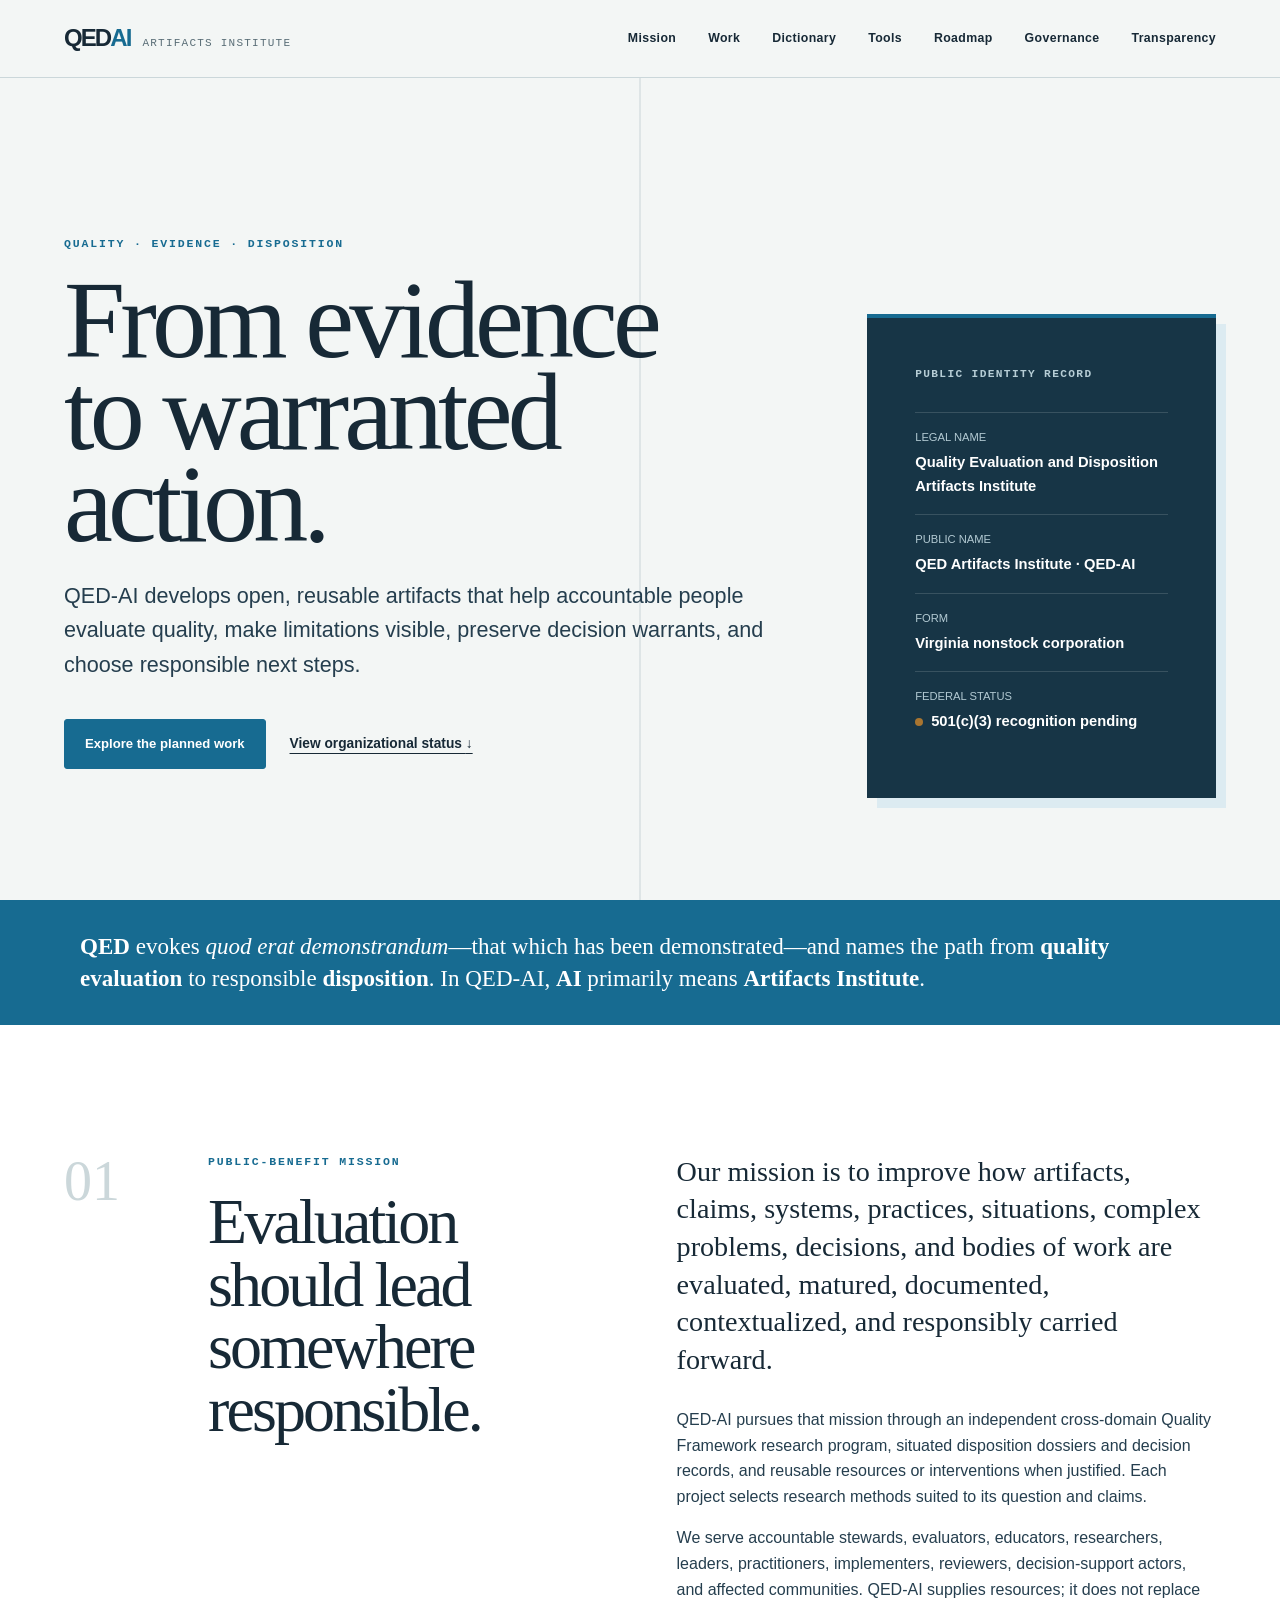
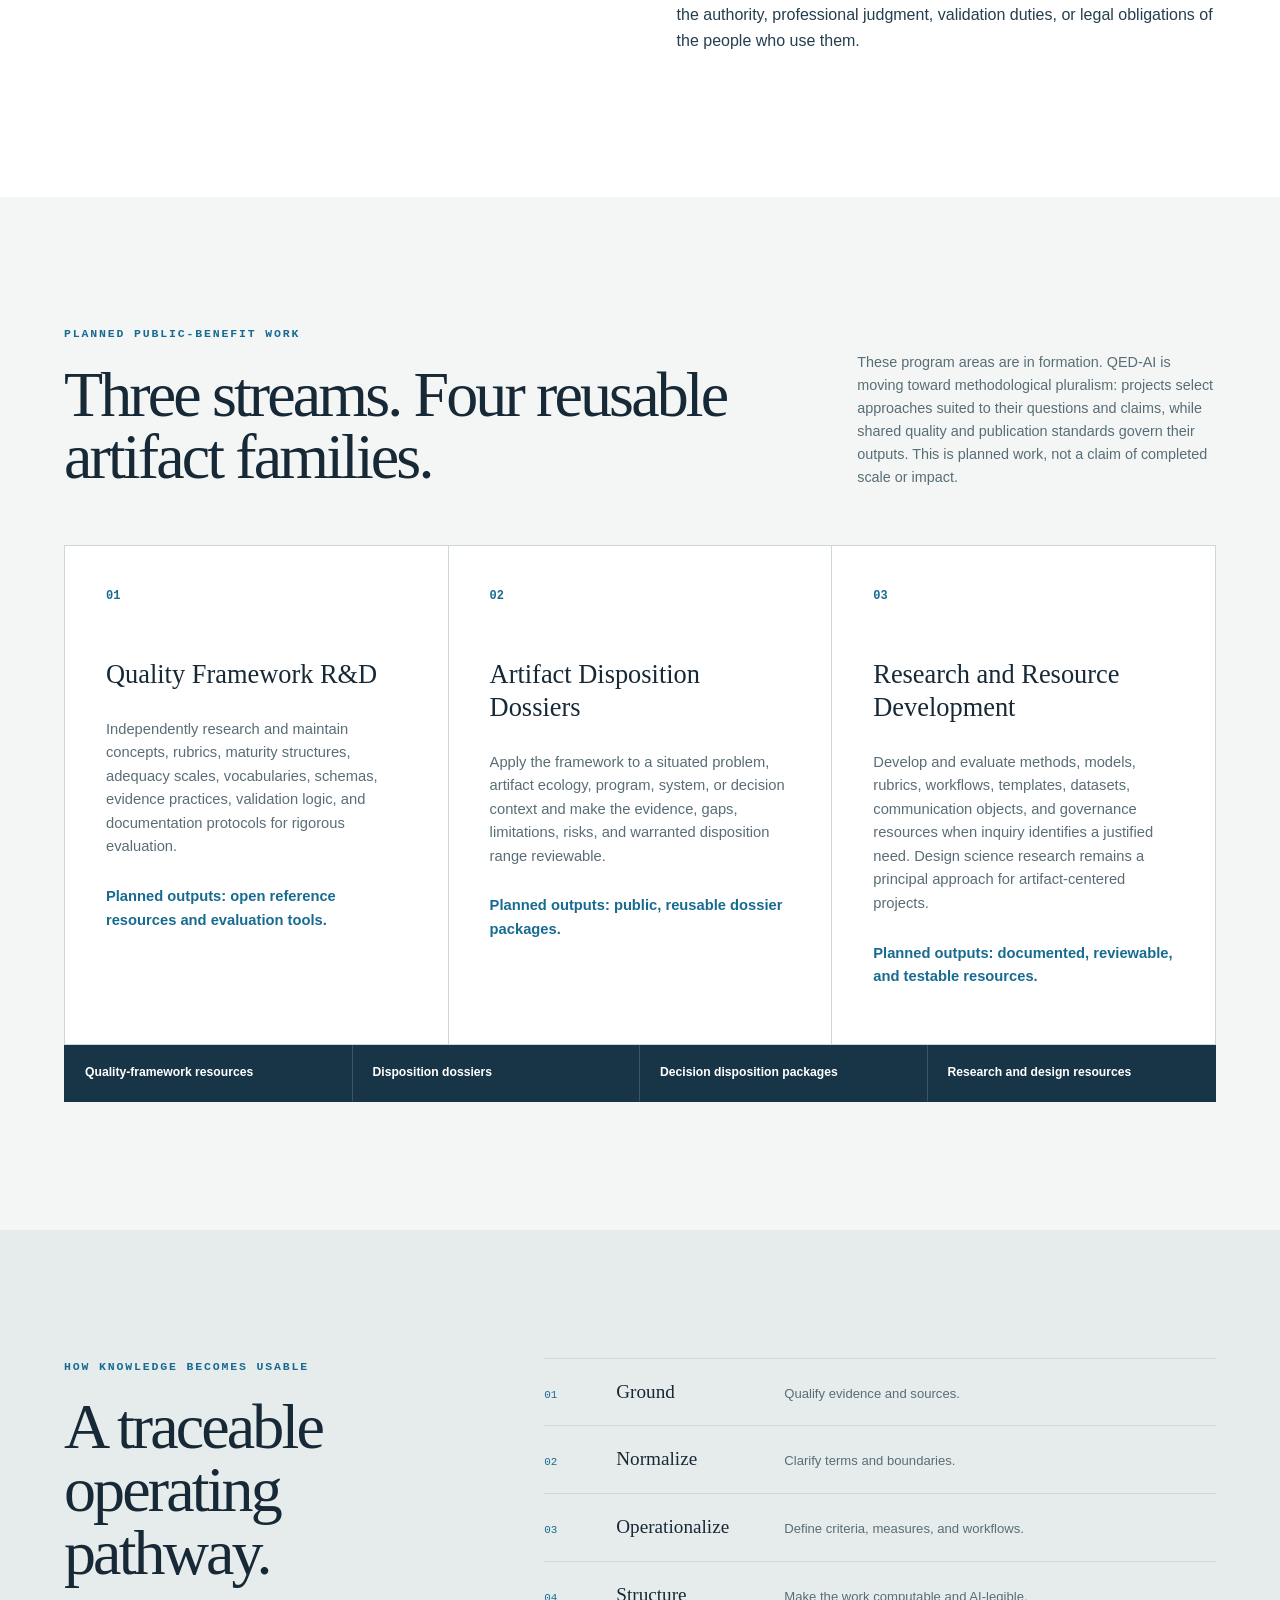
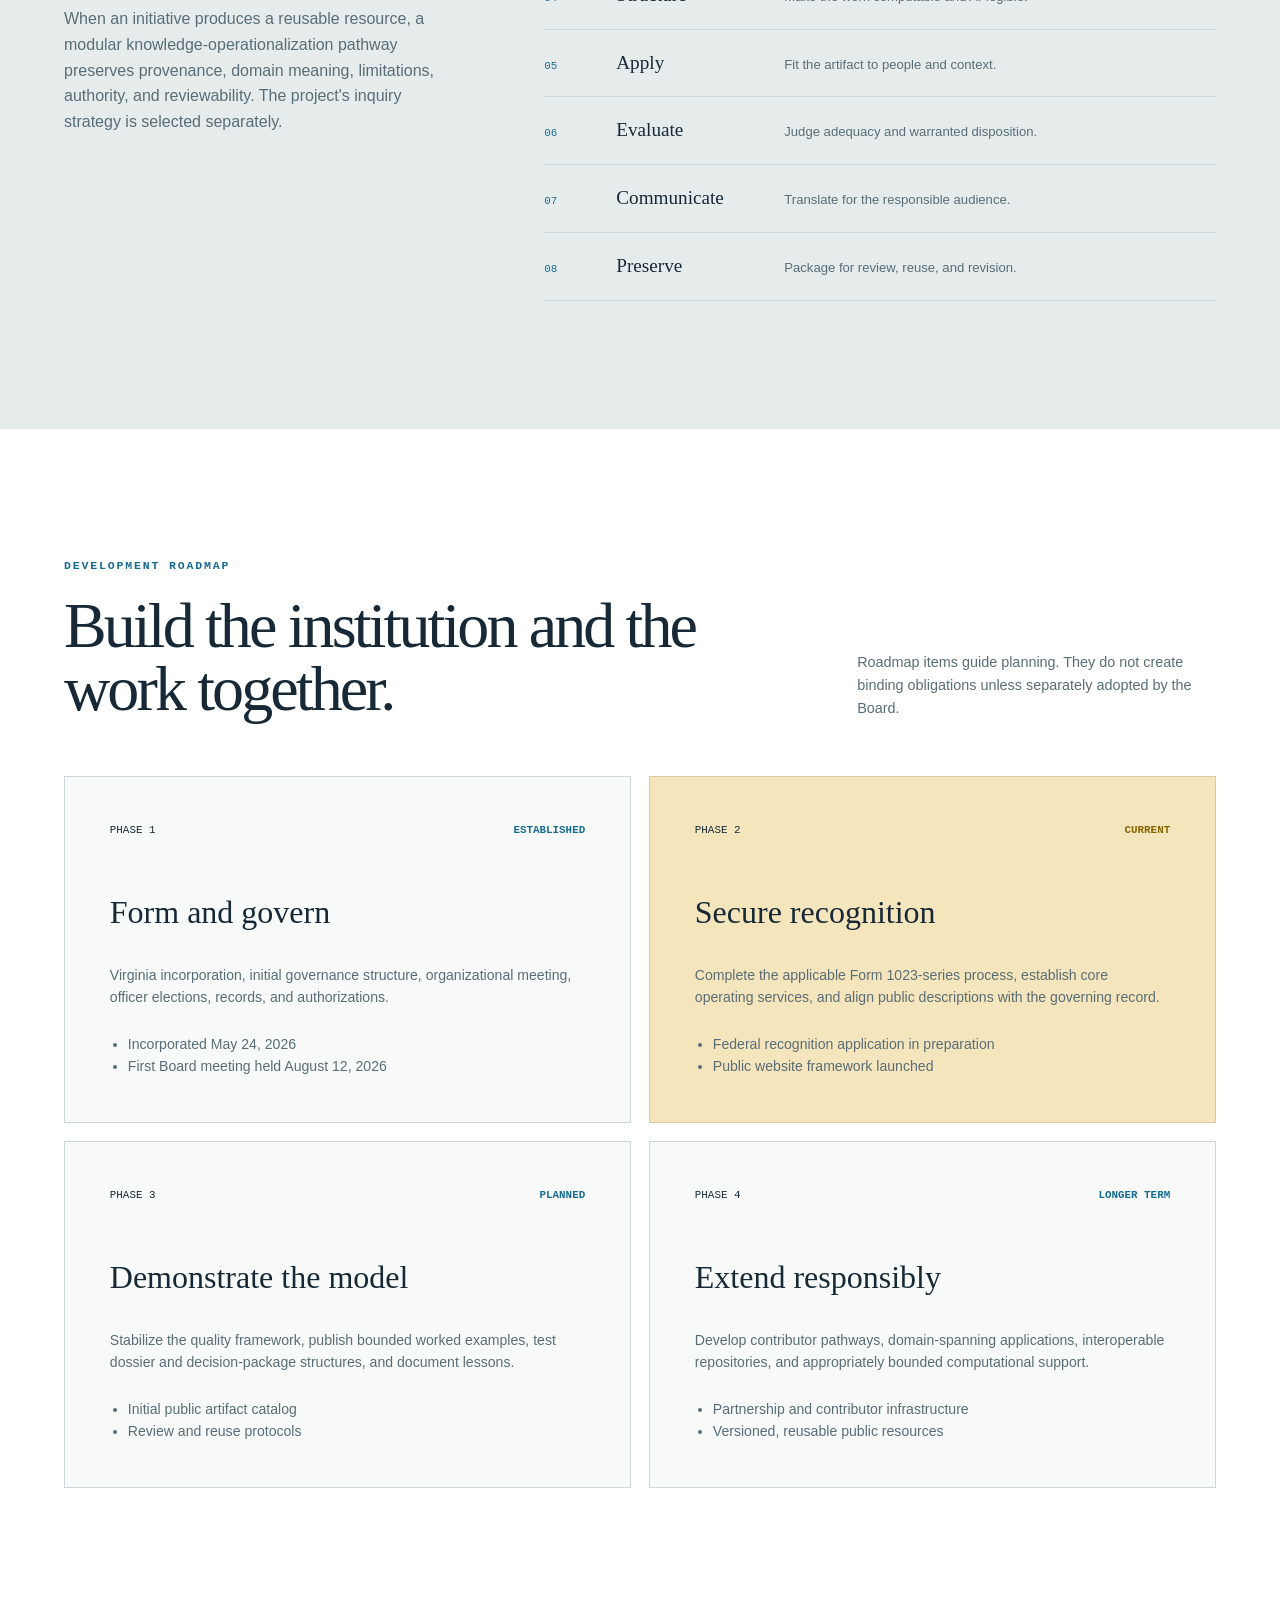
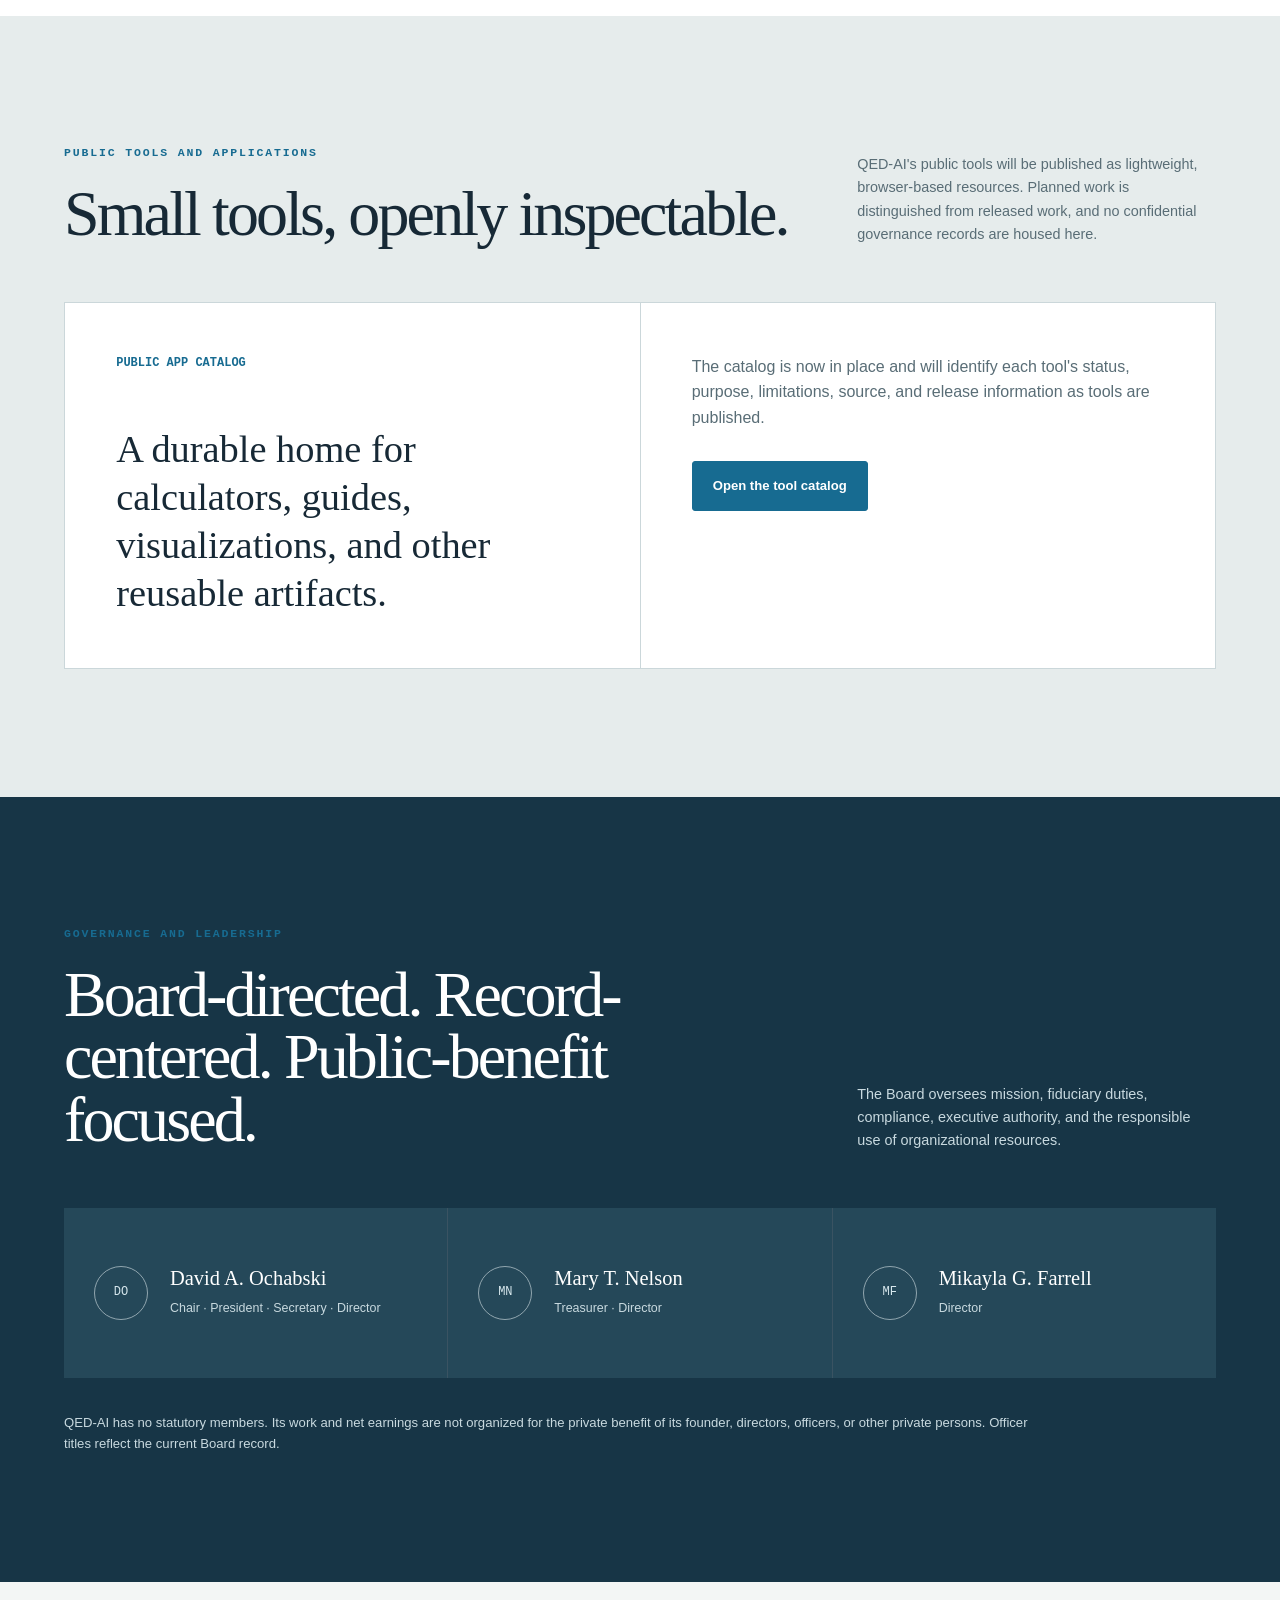
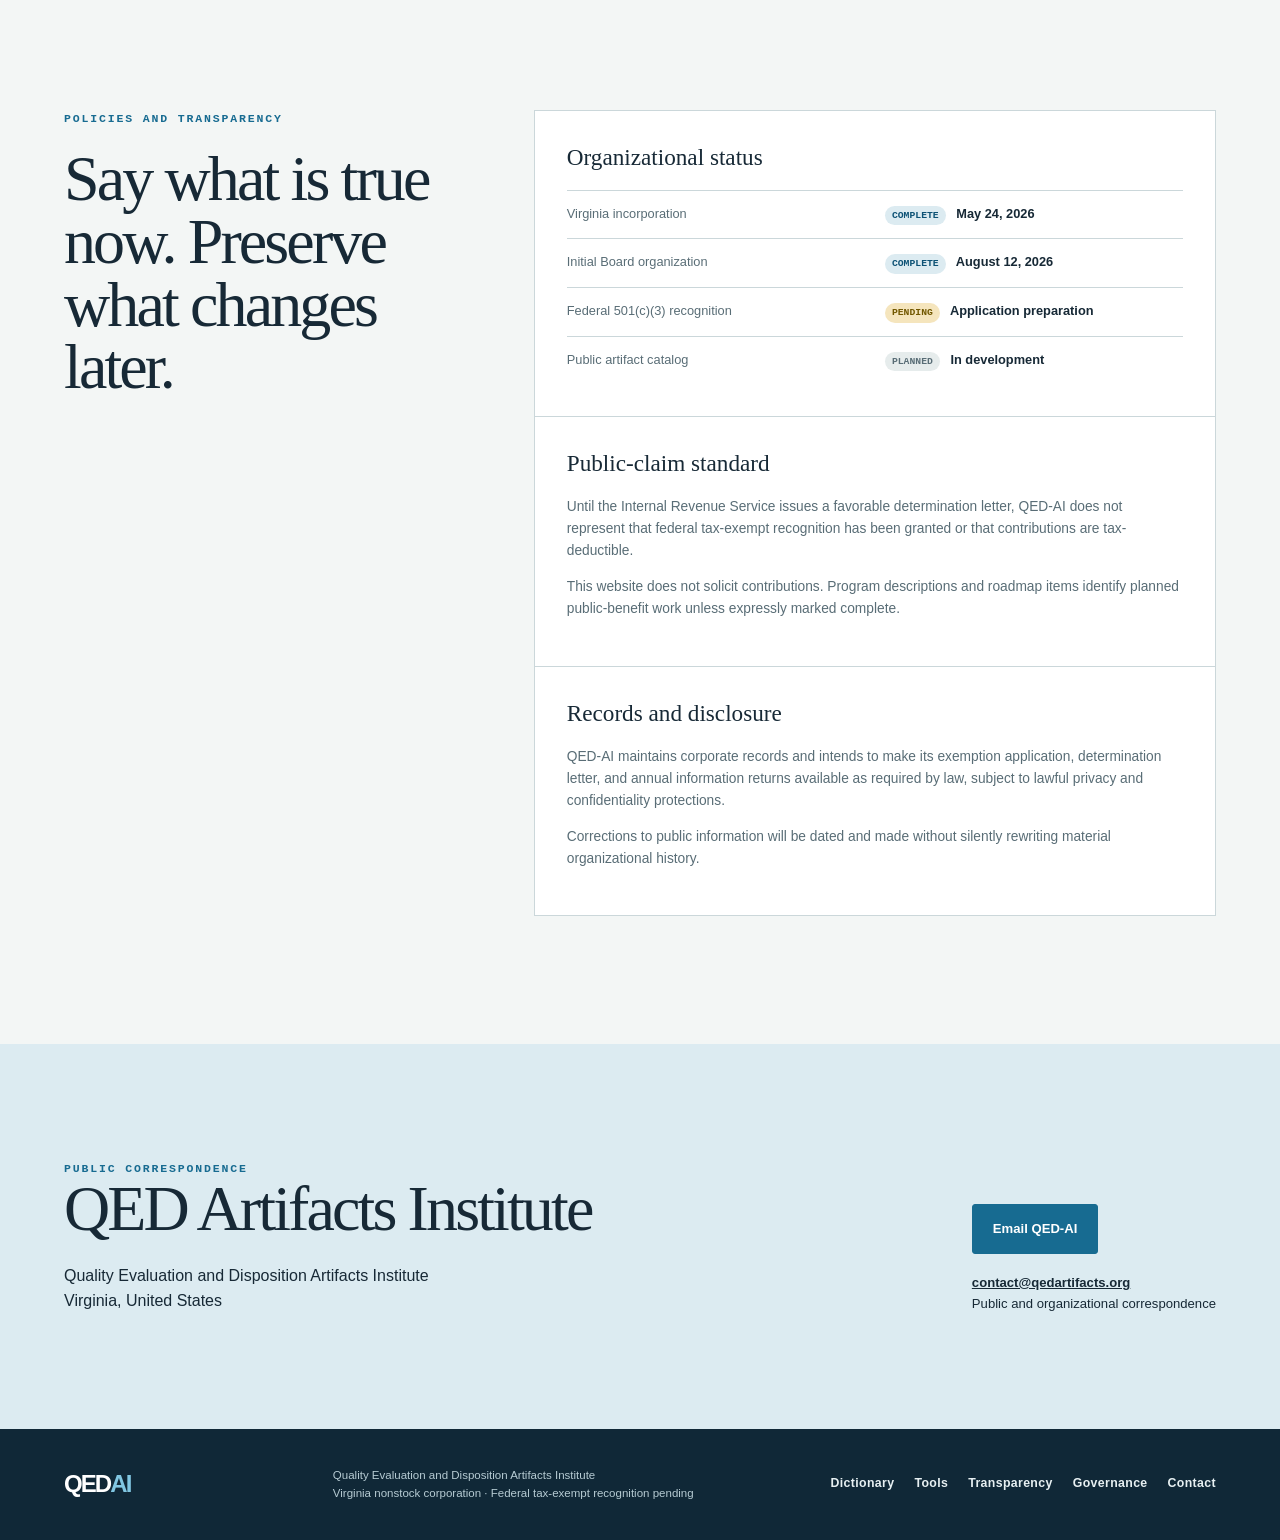
==== commit f92e2e18: "Frame QED-AI work through methodological pluralism" ====
--- a/index.html
+++ b/index.html
@@ -65,7 +65,7 @@
       <div class="section-heading"><p class="eyebrow">Public-benefit mission</p><h2>Evaluation should lead somewhere responsible.</h2></div>
       <div class="section-body prose">
         <p class="large">Our mission is to improve how artifacts, claims, systems, practices, situations, complex problems, decisions, and bodies of work are evaluated, matured, documented, contextualized, and responsibly carried forward.</p>
-        <p>QED-AI pursues that mission by developing a cross-domain quality framework, applying it through public-facing disposition dossiers and decision records, and producing or revising design-science artifacts when the evidence warrants an intervention.</p>
+        <p>QED-AI pursues that mission through an independent cross-domain Quality Framework research program, situated disposition dossiers and decision records, and reusable resources or interventions when justified. Each project selects research methods suited to its question and claims.</p>
         <p>We serve accountable stewards, evaluators, educators, researchers, leaders, practitioners, implementers, reviewers, decision-support actors, and affected communities. QED-AI supplies resources; it does not replace the authority, professional judgment, validation duties, or legal obligations of the people who use them.</p>
       </div>
     </section>
@@ -73,18 +73,18 @@
     <section class="section work-section" id="work">
       <div class="section-topline">
         <div><p class="eyebrow">Planned public-benefit work</p><h2>Three streams. Four reusable artifact families.</h2></div>
-        <p class="section-note">These program areas are in formation and development. They are presented as planned work, not as claims of completed scale or impact.</p>
+        <p class="section-note">These program areas are in formation. QED-AI is moving toward methodological pluralism: projects select approaches suited to their questions and claims, while shared quality and publication standards govern their outputs. This is planned work, not a claim of completed scale or impact.</p>
       </div>
       <div class="stream-grid">
-        <article><span class="card-number">01</span><h3>Quality Framework R&amp;D</h3><p>Research and maintain concepts, rubrics, maturity structures, adequacy scales, vocabularies, schemas, evidence practices, validation logic, and documentation protocols for rigorous evaluation.</p><p class="card-output">Planned outputs: open reference resources and evaluation tools.</p></article>
+        <article><span class="card-number">01</span><h3>Quality Framework R&amp;D</h3><p>Independently research and maintain concepts, rubrics, maturity structures, adequacy scales, vocabularies, schemas, evidence practices, validation logic, and documentation protocols for rigorous evaluation.</p><p class="card-output">Planned outputs: open reference resources and evaluation tools.</p></article>
         <article><span class="card-number">02</span><h3>Artifact Disposition Dossiers</h3><p>Apply the framework to a situated problem, artifact ecology, program, system, or decision context and make the evidence, gaps, limitations, risks, and warranted disposition range reviewable.</p><p class="card-output">Planned outputs: public, reusable dossier packages.</p></article>
-        <article><span class="card-number">03</span><h3>DSR Artifact Development</h3><p>Create or revise methods, models, rubrics, workflows, templates, datasets, communication objects, and governance resources when a dossier or authorized decision identifies a justified need.</p><p class="card-output">Planned outputs: documented and testable designed resources.</p></article>
+        <article><span class="card-number">03</span><h3>Research and Resource Development</h3><p>Develop and evaluate methods, models, rubrics, workflows, templates, datasets, communication objects, and governance resources when inquiry identifies a justified need. Design science research remains a principal approach for artifact-centered projects.</p><p class="card-output">Planned outputs: documented, reviewable, and testable resources.</p></article>
       </div>
-      <div class="artifact-strip" aria-label="Artifact families"><span>Quality-framework artifacts</span><span>Disposition dossiers</span><span>Decision disposition packages</span><span>Design-science artifacts</span></div>
+      <div class="artifact-strip" aria-label="Artifact families"><span>Quality-framework resources</span><span>Disposition dossiers</span><span>Decision disposition packages</span><span>Research and design resources</span></div>
     </section>
 
     <section class="section pipeline-section" aria-labelledby="pipeline-title">
-      <div class="pipeline-intro"><p class="eyebrow">How knowledge becomes usable</p><h2 id="pipeline-title">A traceable operating pathway.</h2><p>Selected initiatives move through a modular knowledge-operationalization pipeline. Each stage preserves provenance, domain meaning, limitations, authority, and reviewability.</p></div>
+      <div class="pipeline-intro"><p class="eyebrow">How knowledge becomes usable</p><h2 id="pipeline-title">A traceable operating pathway.</h2><p>When an initiative produces a reusable resource, a modular knowledge-operationalization pathway preserves provenance, domain meaning, limitations, authority, and reviewability. The project's inquiry strategy is selected separately.</p></div>
       <ol class="pipeline-list">
         <li><span>01</span><strong>Ground</strong><small>Qualify evidence and sources.</small></li><li><span>02</span><strong>Normalize</strong><small>Clarify terms and boundaries.</small></li><li><span>03</span><strong>Operationalize</strong><small>Define criteria, measures, and workflows.</small></li><li><span>04</span><strong>Structure</strong><small>Make the work computable and AI-legible.</small></li><li><span>05</span><strong>Apply</strong><small>Fit the artifact to people and context.</small></li><li><span>06</span><strong>Evaluate</strong><small>Judge adequacy and warranted disposition.</small></li><li><span>07</span><strong>Communicate</strong><small>Translate for the responsible audience.</small></li><li><span>08</span><strong>Preserve</strong><small>Package for review, reuse, and revision.</small></li>
       </ol>
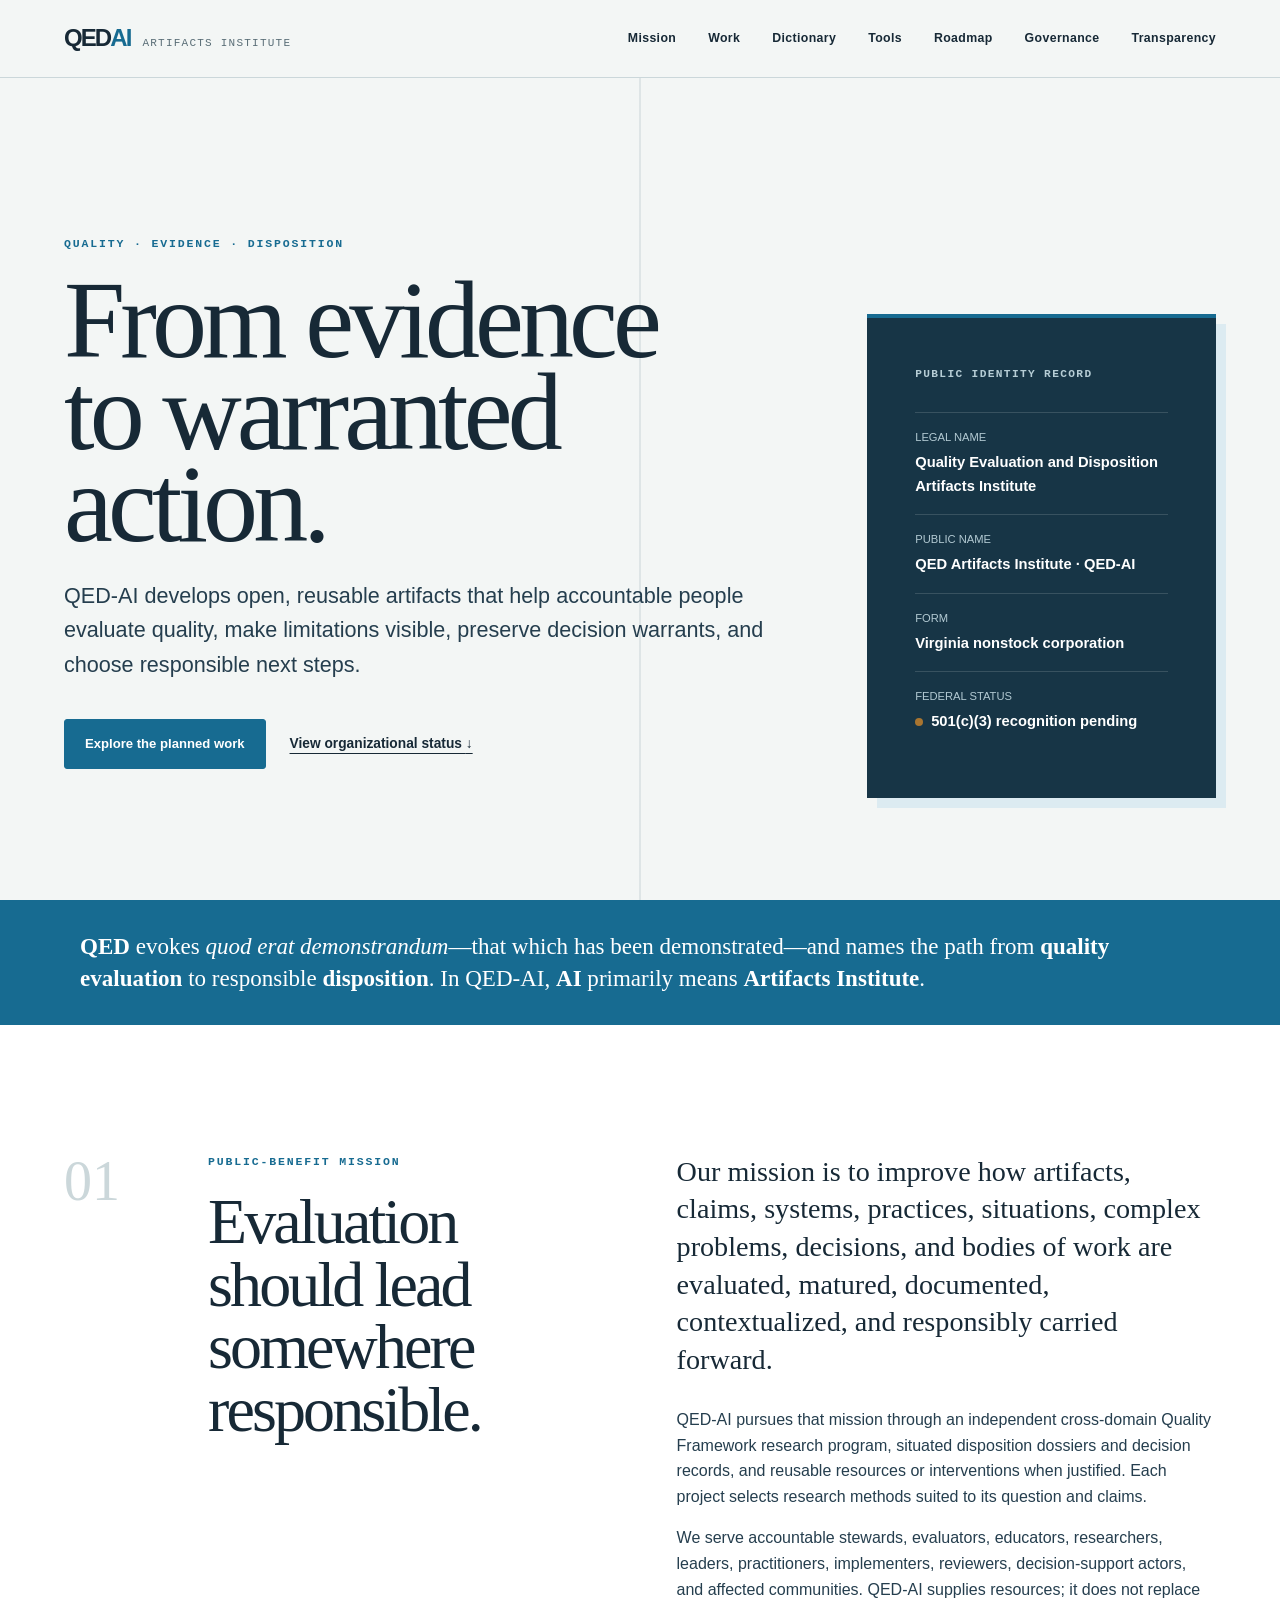
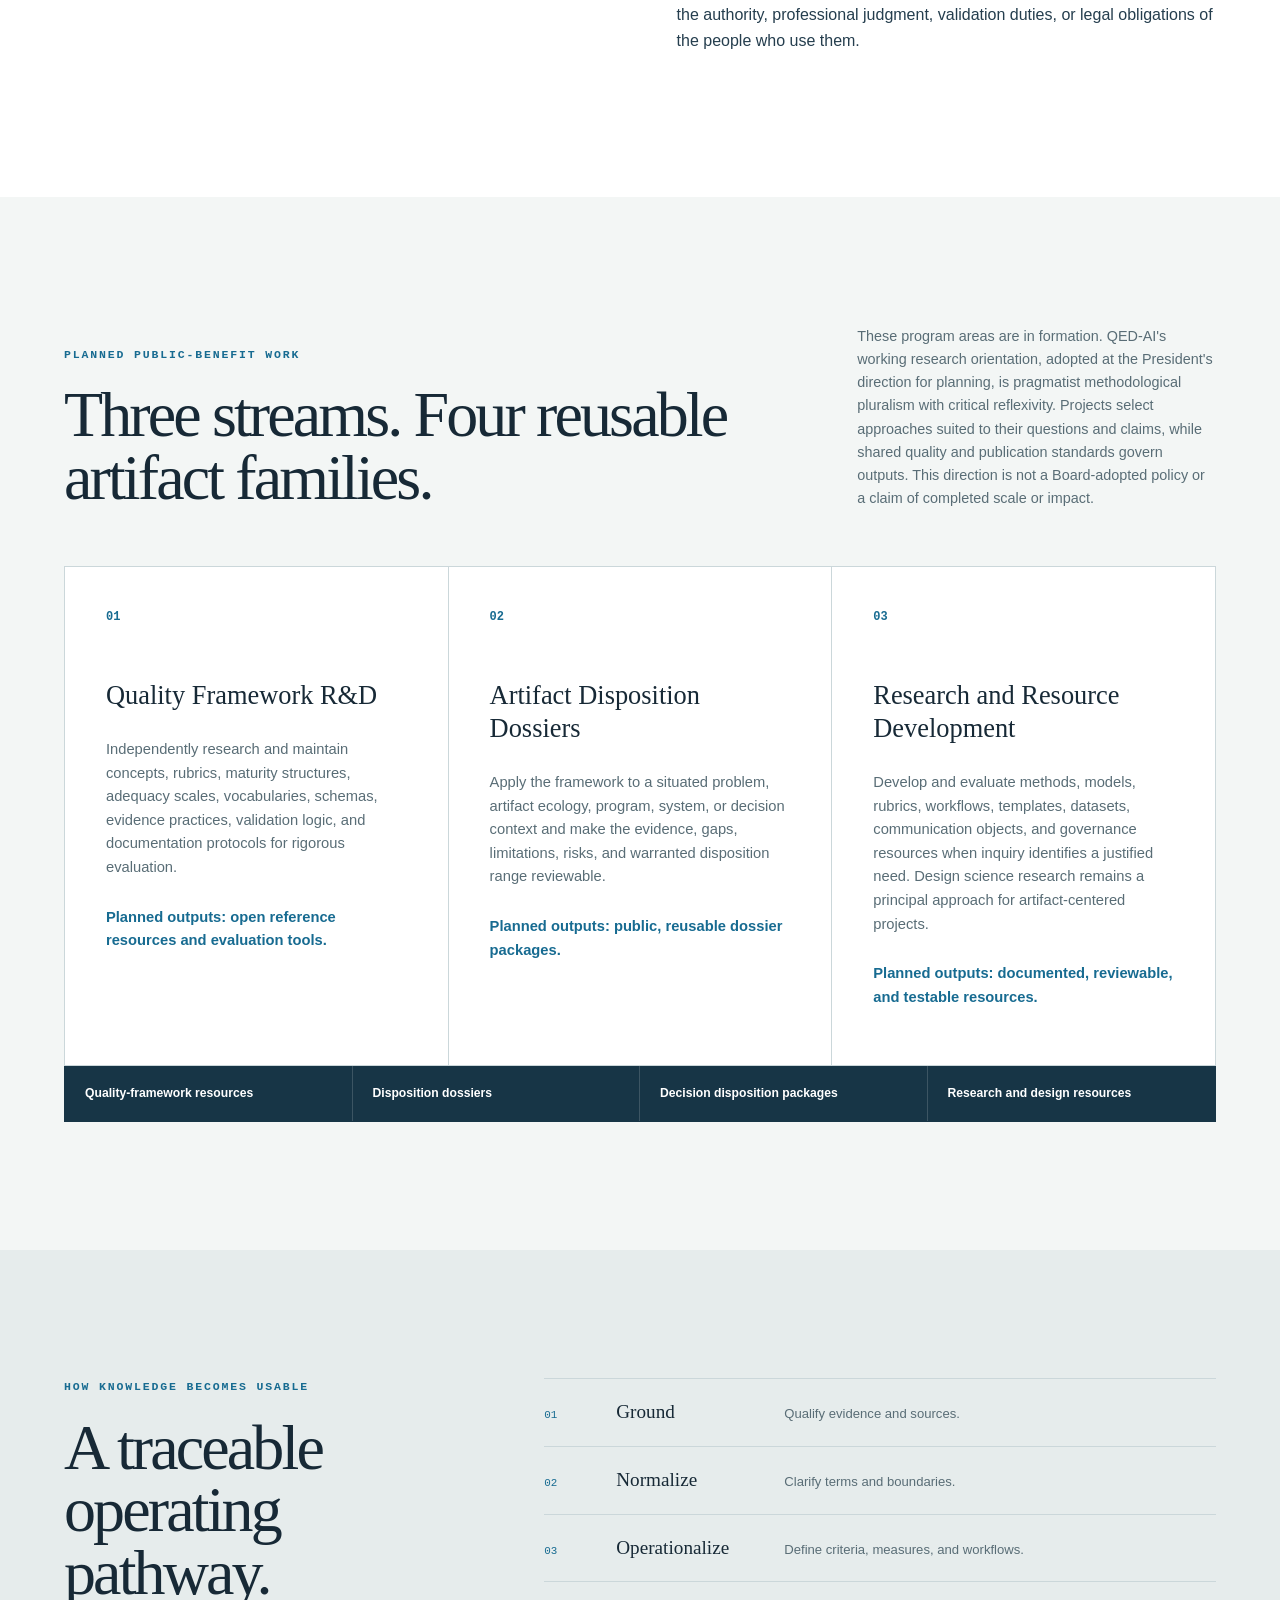
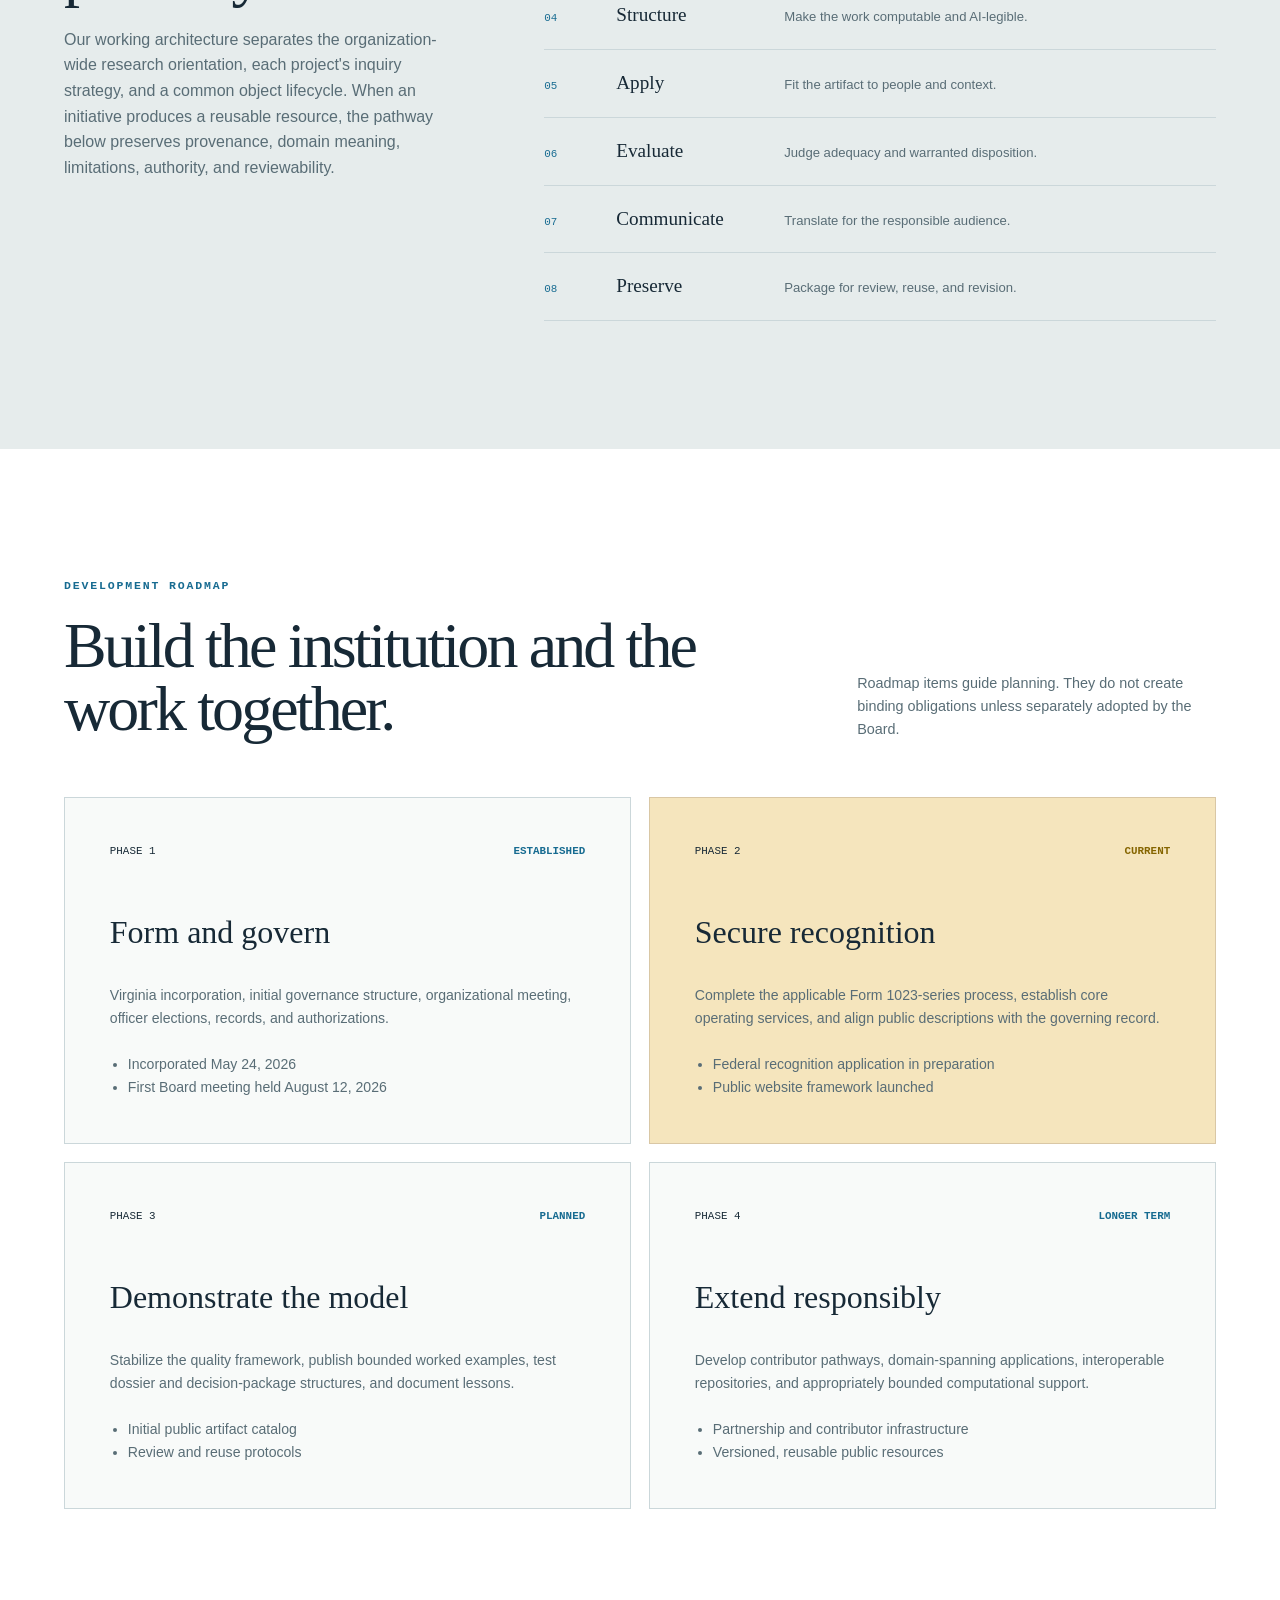
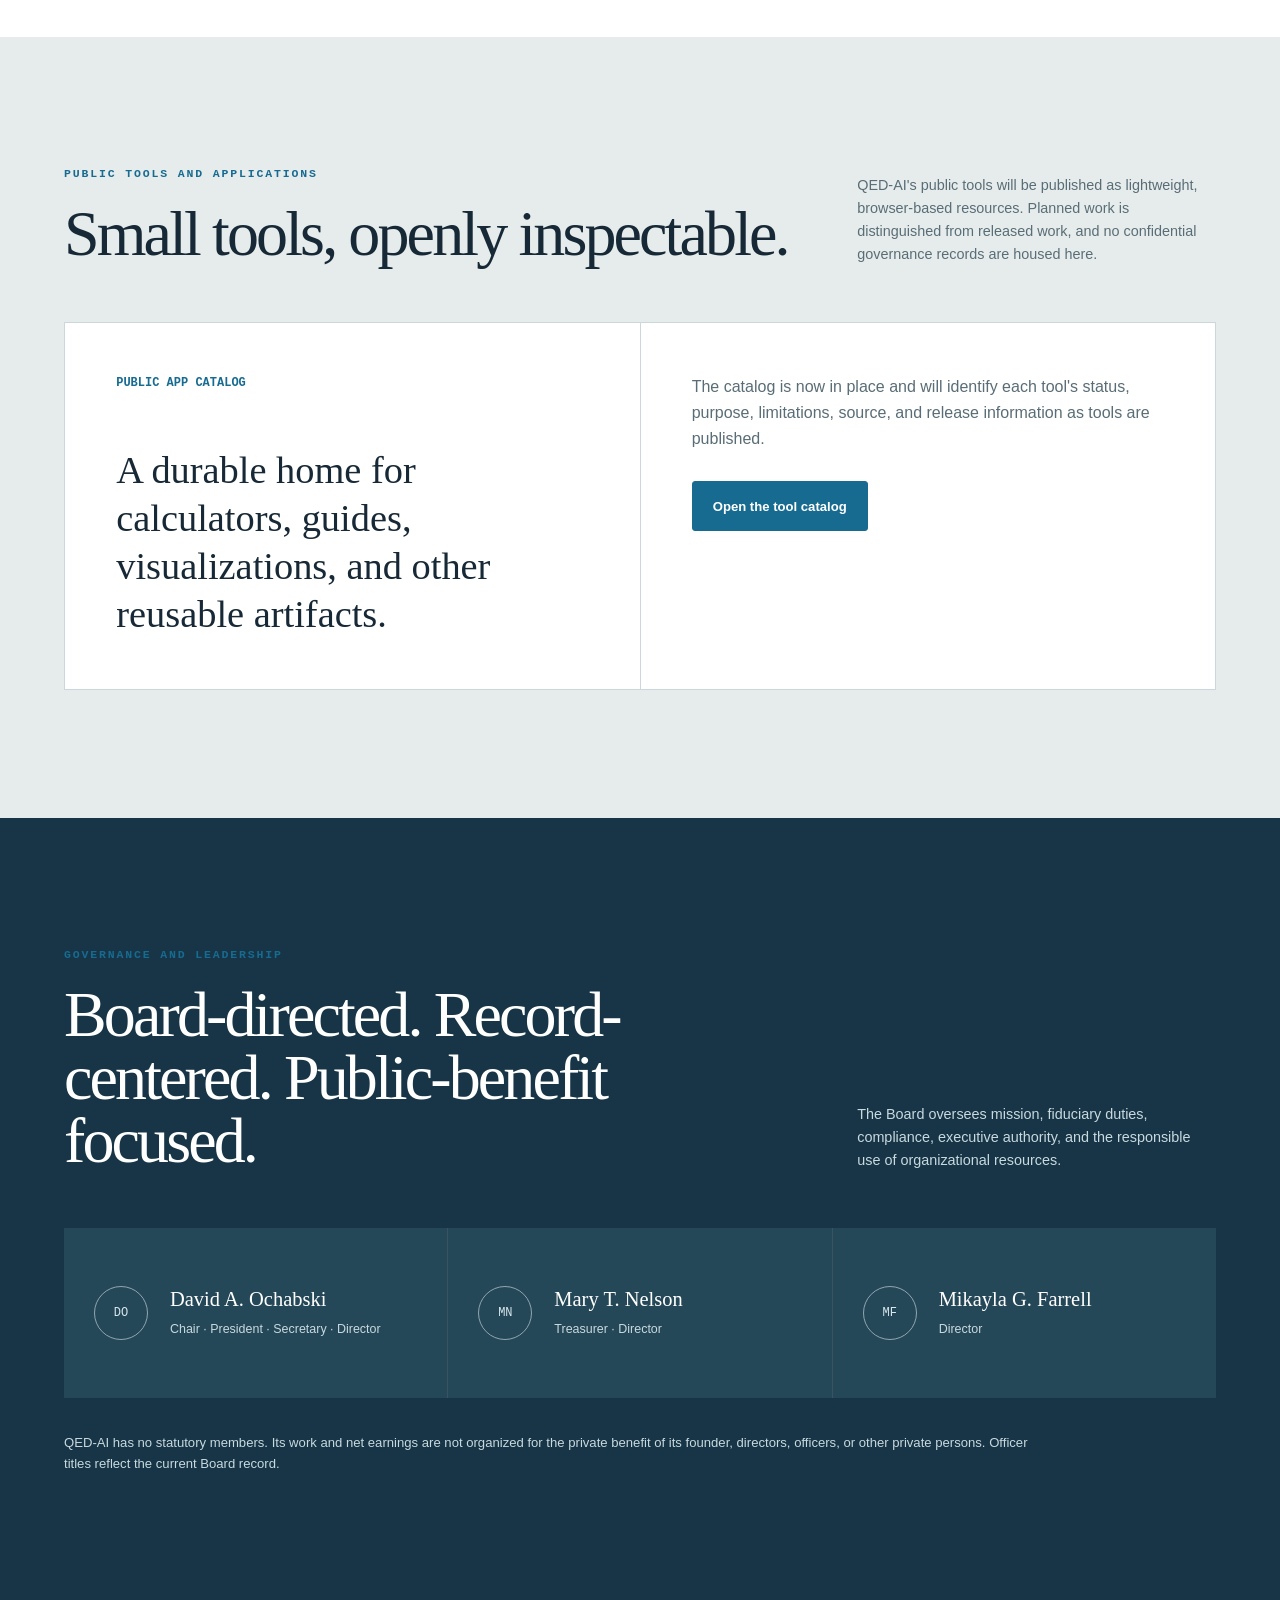
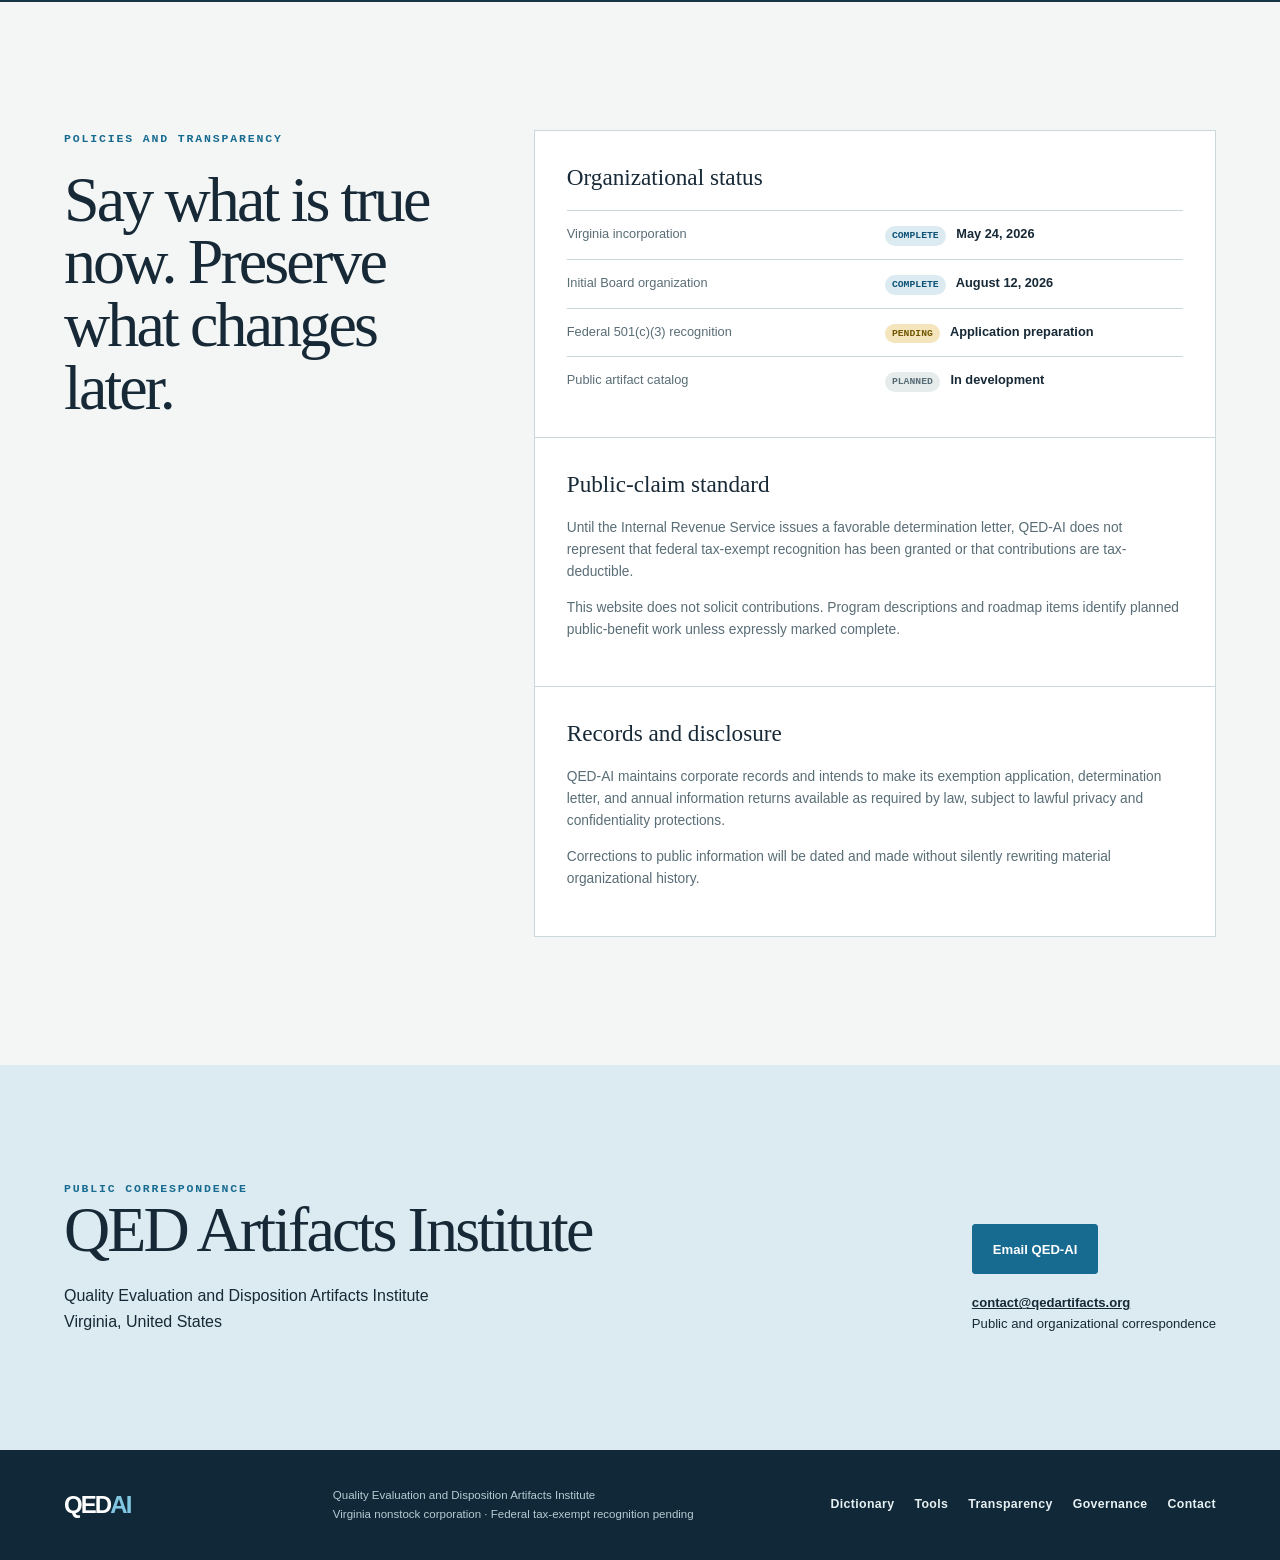
==== commit 5d84df46: "Name the working research orientation and three layers" ====
--- a/index.html
+++ b/index.html
@@ -73,7 +73,7 @@
     <section class="section work-section" id="work">
       <div class="section-topline">
         <div><p class="eyebrow">Planned public-benefit work</p><h2>Three streams. Four reusable artifact families.</h2></div>
-        <p class="section-note">These program areas are in formation. QED-AI is moving toward methodological pluralism: projects select approaches suited to their questions and claims, while shared quality and publication standards govern their outputs. This is planned work, not a claim of completed scale or impact.</p>
+        <p class="section-note">These program areas are in formation. QED-AI's working research orientation, adopted at the President's direction for planning, is pragmatist methodological pluralism with critical reflexivity. Projects select approaches suited to their questions and claims, while shared quality and publication standards govern outputs. This direction is not a Board-adopted policy or a claim of completed scale or impact.</p>
       </div>
       <div class="stream-grid">
         <article><span class="card-number">01</span><h3>Quality Framework R&amp;D</h3><p>Independently research and maintain concepts, rubrics, maturity structures, adequacy scales, vocabularies, schemas, evidence practices, validation logic, and documentation protocols for rigorous evaluation.</p><p class="card-output">Planned outputs: open reference resources and evaluation tools.</p></article>
@@ -84,7 +84,7 @@
     </section>
 
     <section class="section pipeline-section" aria-labelledby="pipeline-title">
-      <div class="pipeline-intro"><p class="eyebrow">How knowledge becomes usable</p><h2 id="pipeline-title">A traceable operating pathway.</h2><p>When an initiative produces a reusable resource, a modular knowledge-operationalization pathway preserves provenance, domain meaning, limitations, authority, and reviewability. The project's inquiry strategy is selected separately.</p></div>
+      <div class="pipeline-intro"><p class="eyebrow">How knowledge becomes usable</p><h2 id="pipeline-title">A traceable operating pathway.</h2><p>Our working architecture separates the organization-wide research orientation, each project's inquiry strategy, and a common object lifecycle. When an initiative produces a reusable resource, the pathway below preserves provenance, domain meaning, limitations, authority, and reviewability.</p></div>
       <ol class="pipeline-list">
         <li><span>01</span><strong>Ground</strong><small>Qualify evidence and sources.</small></li><li><span>02</span><strong>Normalize</strong><small>Clarify terms and boundaries.</small></li><li><span>03</span><strong>Operationalize</strong><small>Define criteria, measures, and workflows.</small></li><li><span>04</span><strong>Structure</strong><small>Make the work computable and AI-legible.</small></li><li><span>05</span><strong>Apply</strong><small>Fit the artifact to people and context.</small></li><li><span>06</span><strong>Evaluate</strong><small>Judge adequacy and warranted disposition.</small></li><li><span>07</span><strong>Communicate</strong><small>Translate for the responsible audience.</small></li><li><span>08</span><strong>Preserve</strong><small>Package for review, reuse, and revision.</small></li>
       </ol>
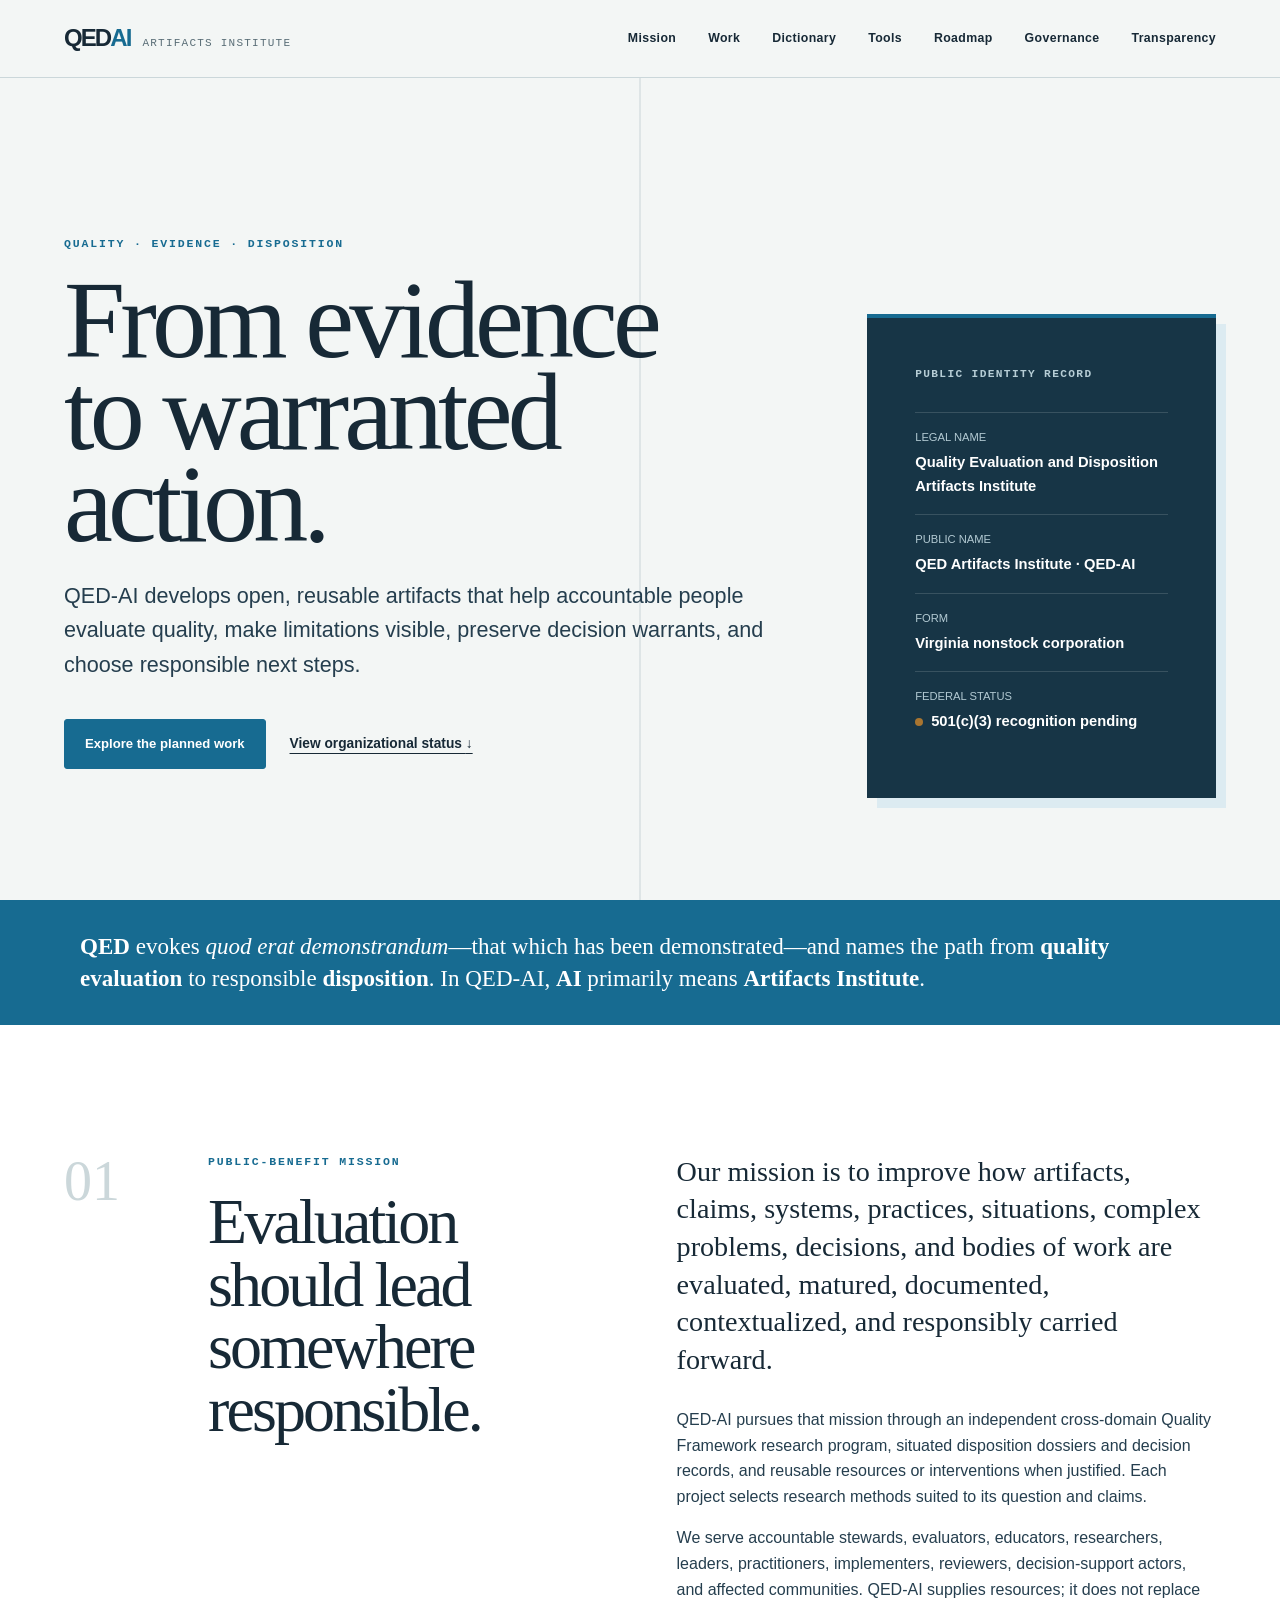
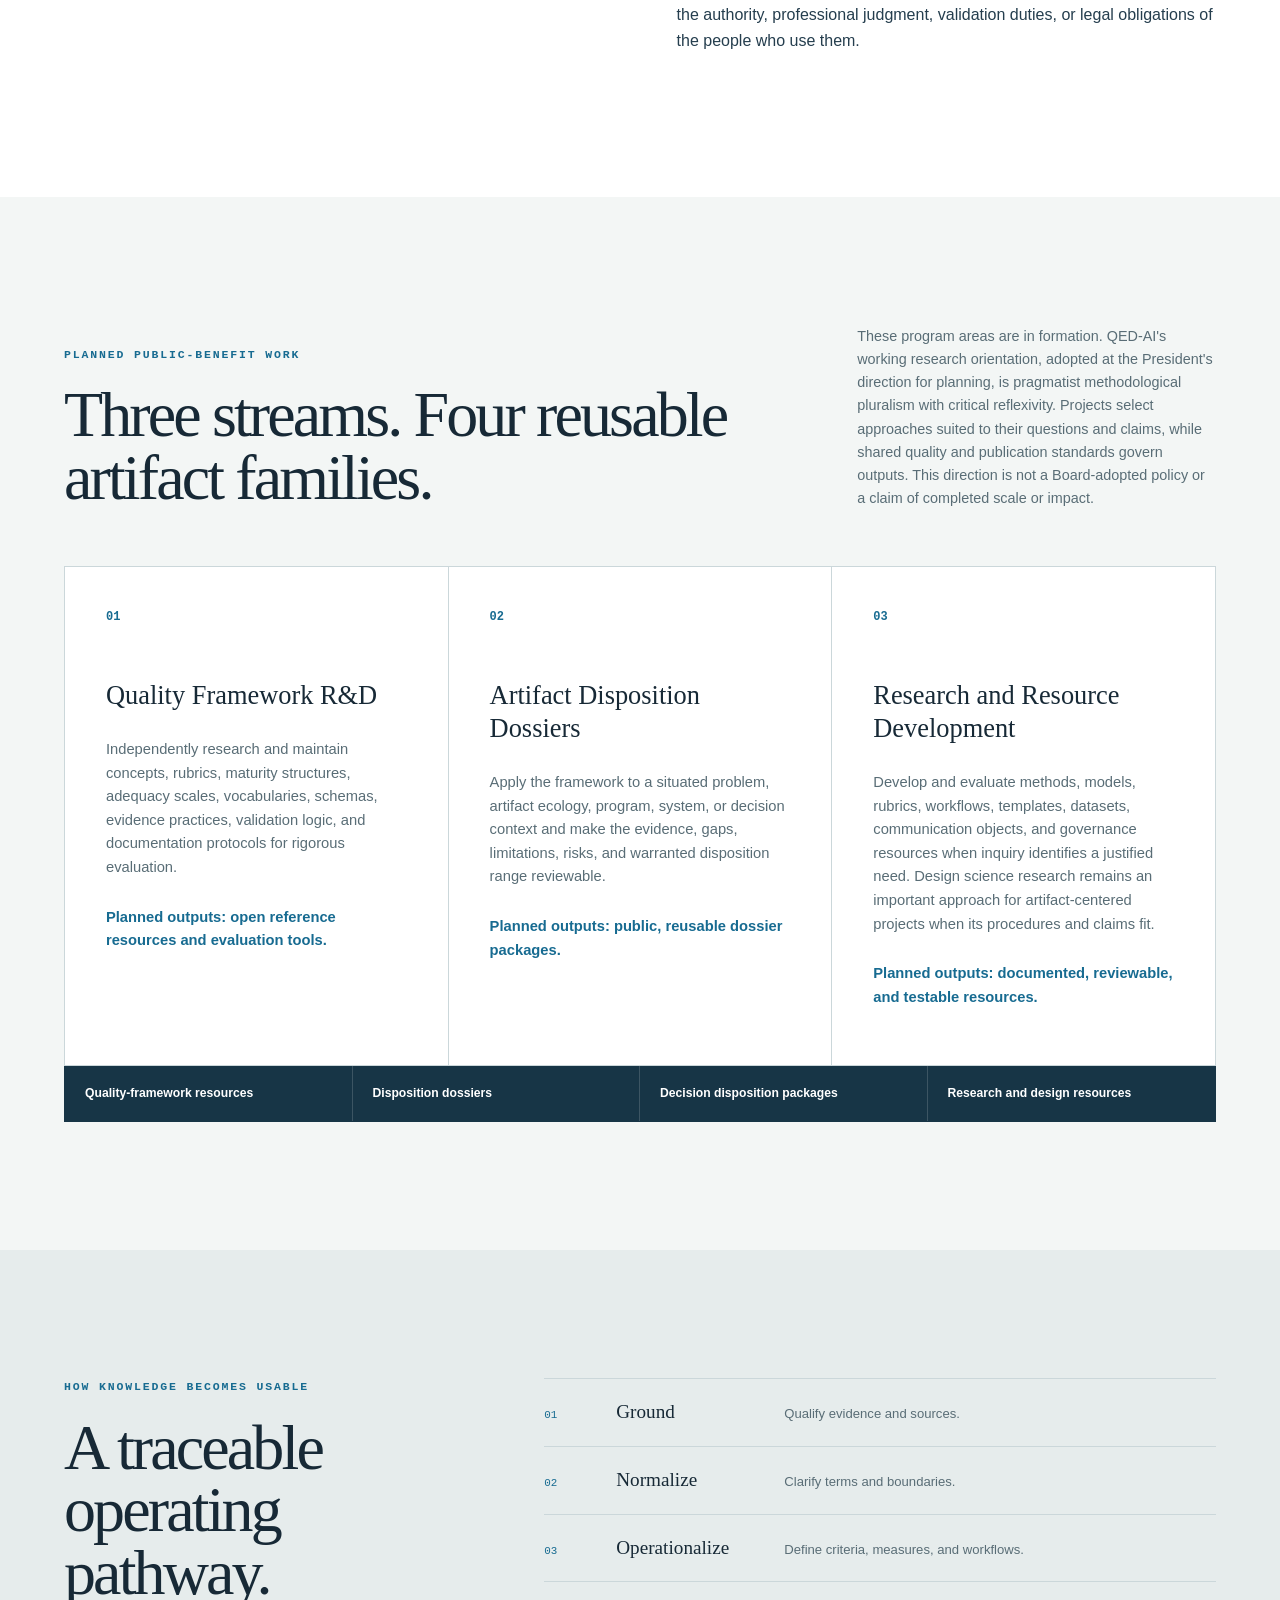
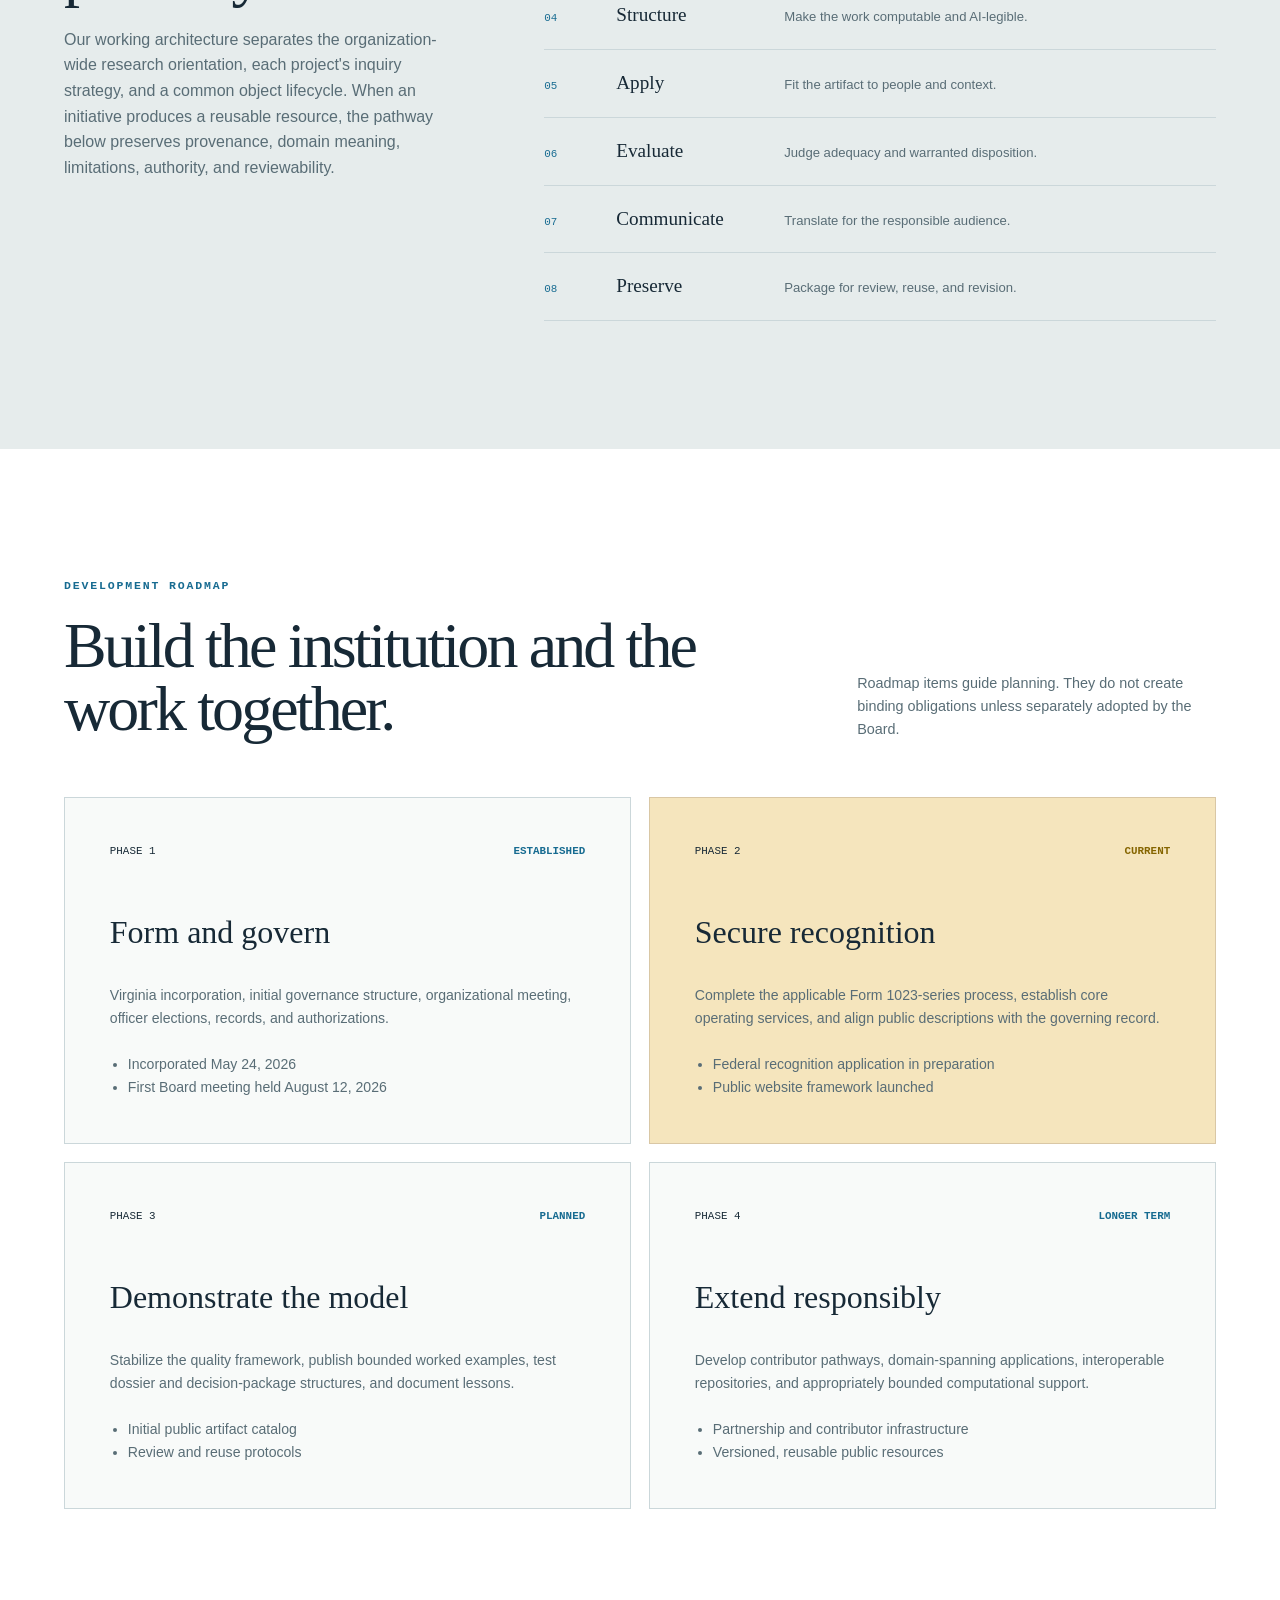
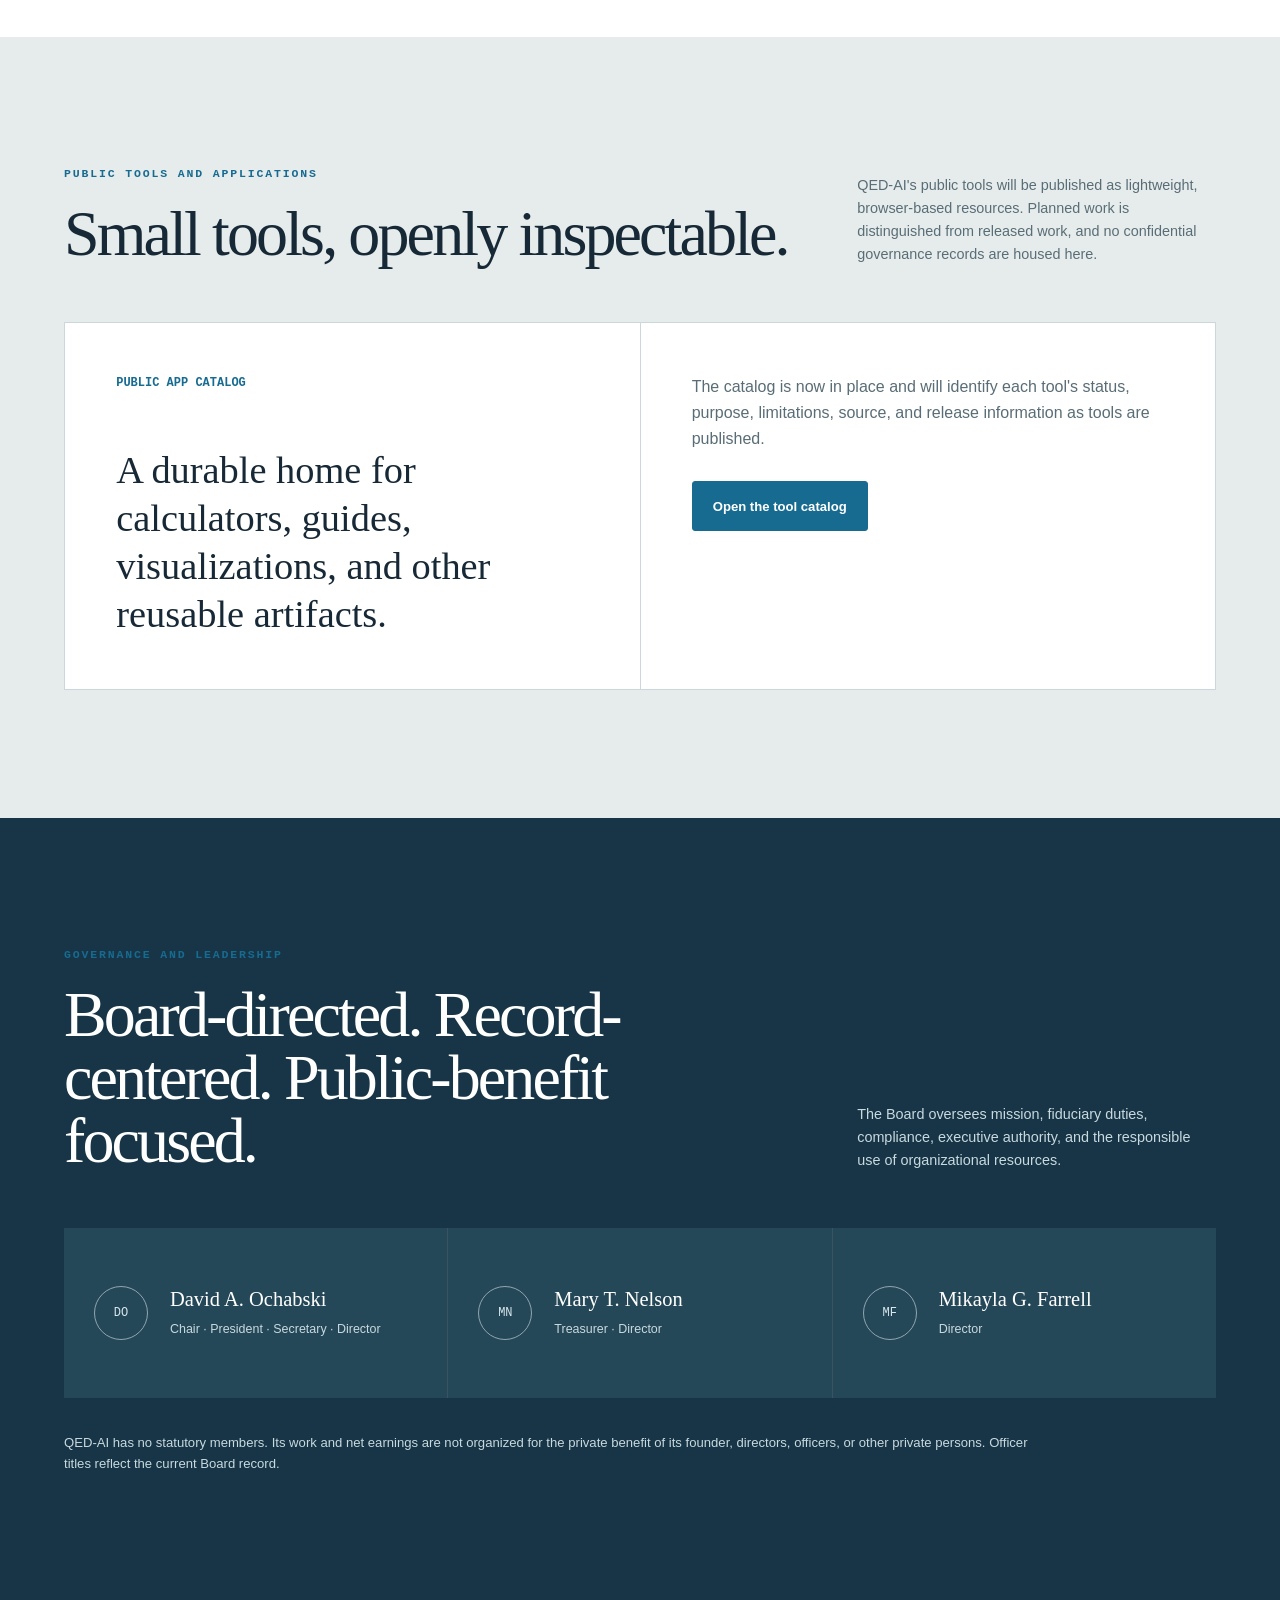
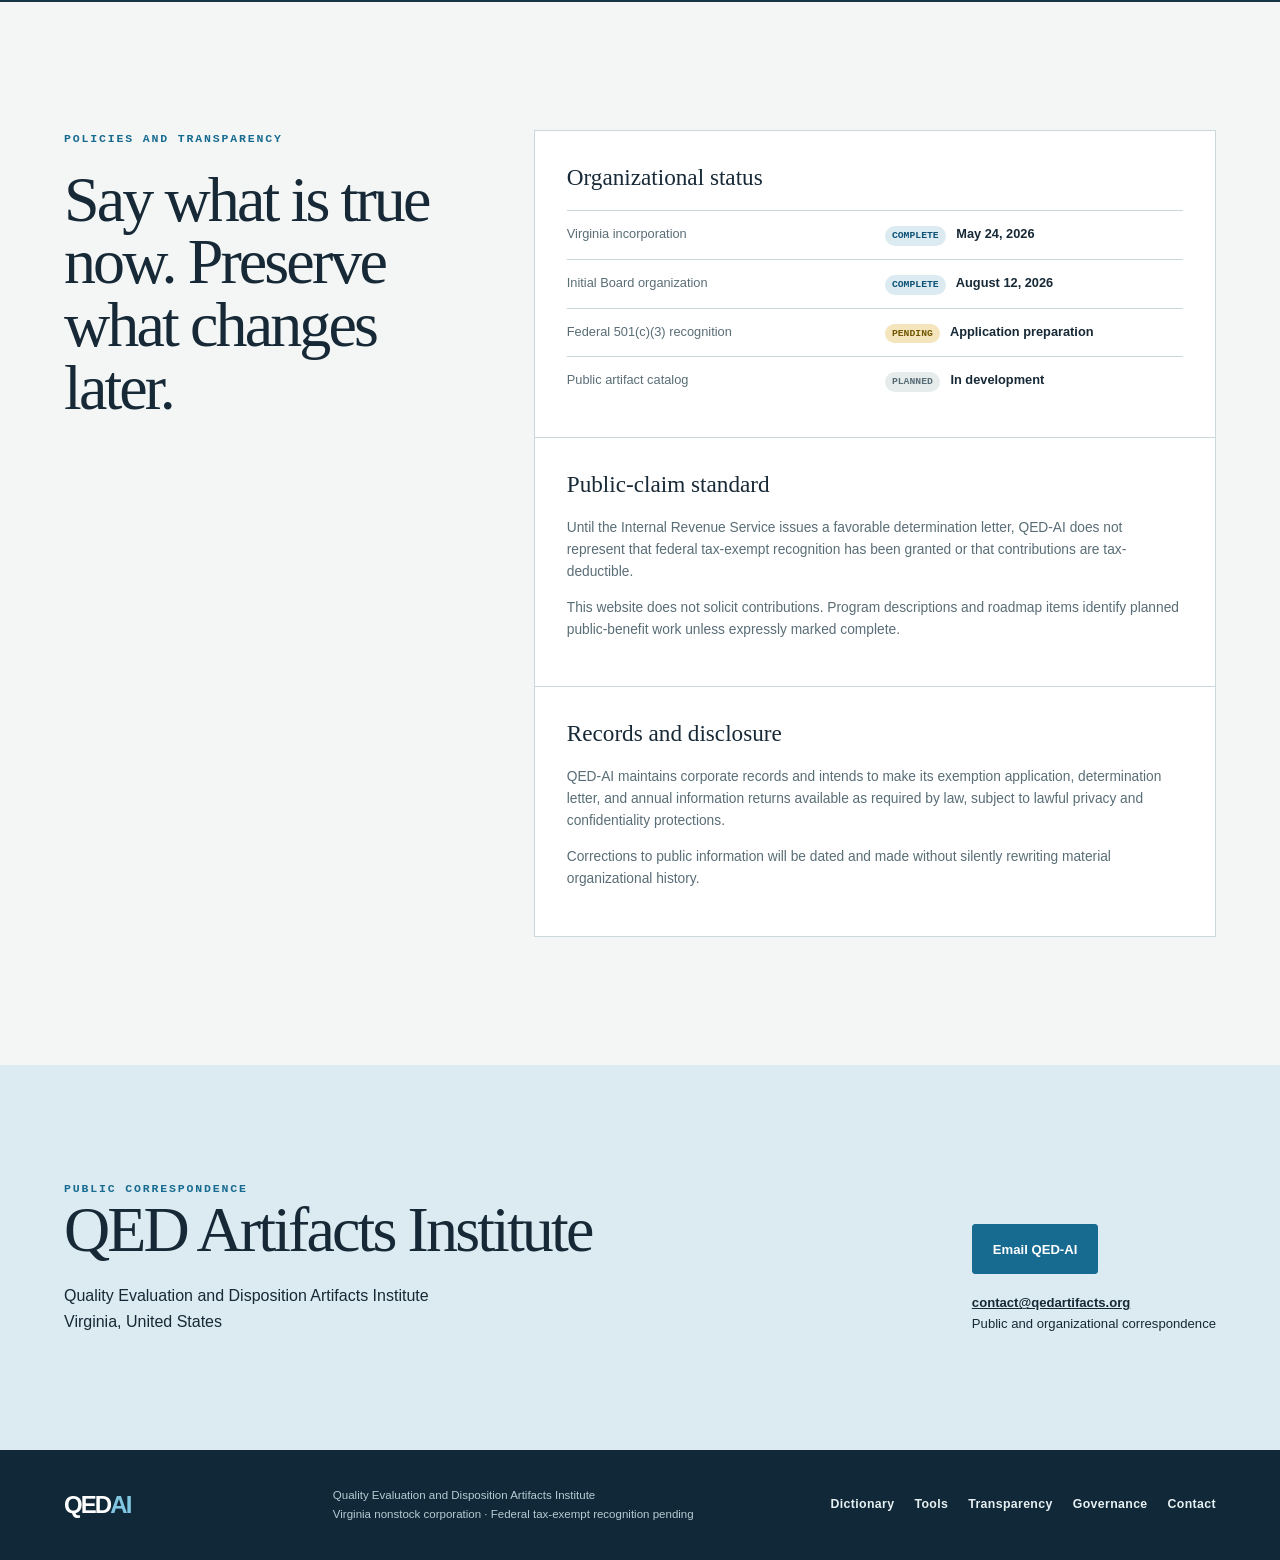
==== commit 66c5b1b1: "Clarify DSR fit in public research stream" ====
--- a/index.html
+++ b/index.html
@@ -78,7 +78,7 @@
       <div class="stream-grid">
         <article><span class="card-number">01</span><h3>Quality Framework R&amp;D</h3><p>Independently research and maintain concepts, rubrics, maturity structures, adequacy scales, vocabularies, schemas, evidence practices, validation logic, and documentation protocols for rigorous evaluation.</p><p class="card-output">Planned outputs: open reference resources and evaluation tools.</p></article>
         <article><span class="card-number">02</span><h3>Artifact Disposition Dossiers</h3><p>Apply the framework to a situated problem, artifact ecology, program, system, or decision context and make the evidence, gaps, limitations, risks, and warranted disposition range reviewable.</p><p class="card-output">Planned outputs: public, reusable dossier packages.</p></article>
-        <article><span class="card-number">03</span><h3>Research and Resource Development</h3><p>Develop and evaluate methods, models, rubrics, workflows, templates, datasets, communication objects, and governance resources when inquiry identifies a justified need. Design science research remains a principal approach for artifact-centered projects.</p><p class="card-output">Planned outputs: documented, reviewable, and testable resources.</p></article>
+        <article><span class="card-number">03</span><h3>Research and Resource Development</h3><p>Develop and evaluate methods, models, rubrics, workflows, templates, datasets, communication objects, and governance resources when inquiry identifies a justified need. Design science research remains an important approach for artifact-centered projects when its procedures and claims fit.</p><p class="card-output">Planned outputs: documented, reviewable, and testable resources.</p></article>
       </div>
       <div class="artifact-strip" aria-label="Artifact families"><span>Quality-framework resources</span><span>Disposition dossiers</span><span>Decision disposition packages</span><span>Research and design resources</span></div>
     </section>
